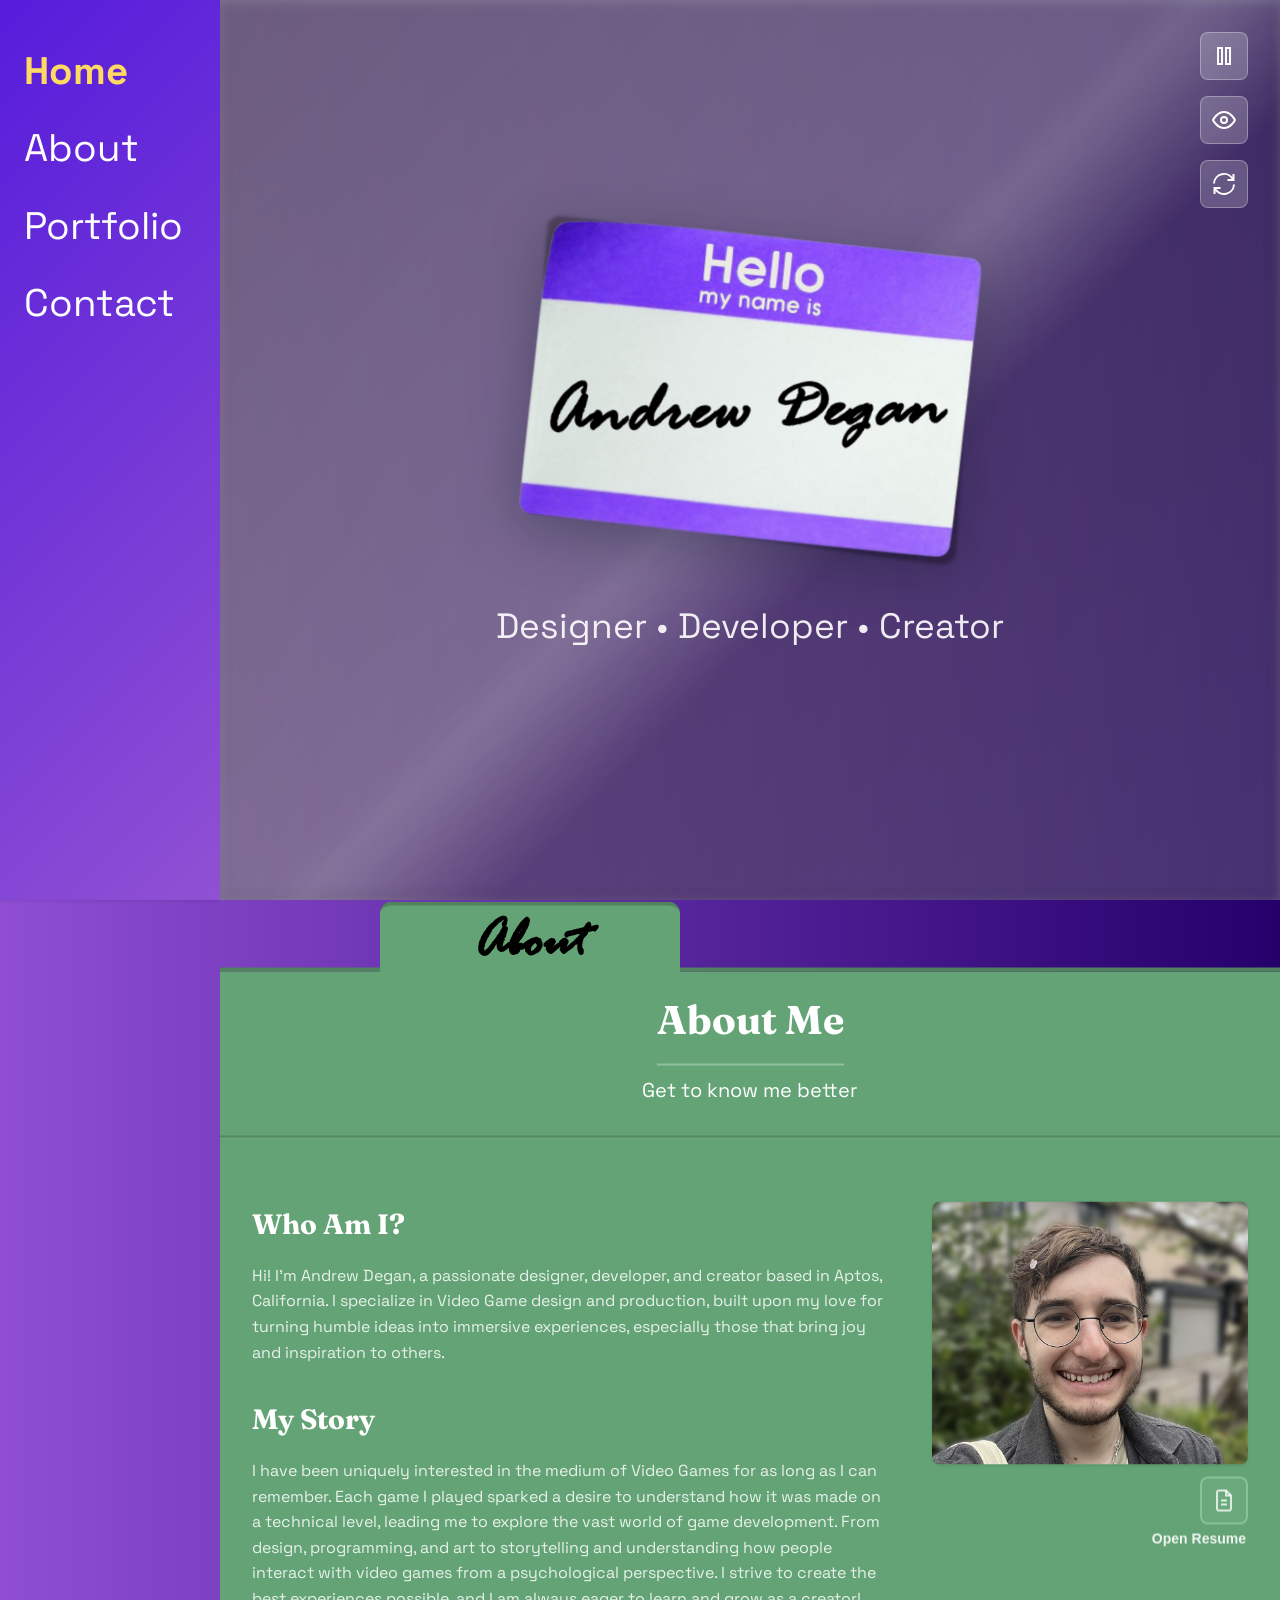
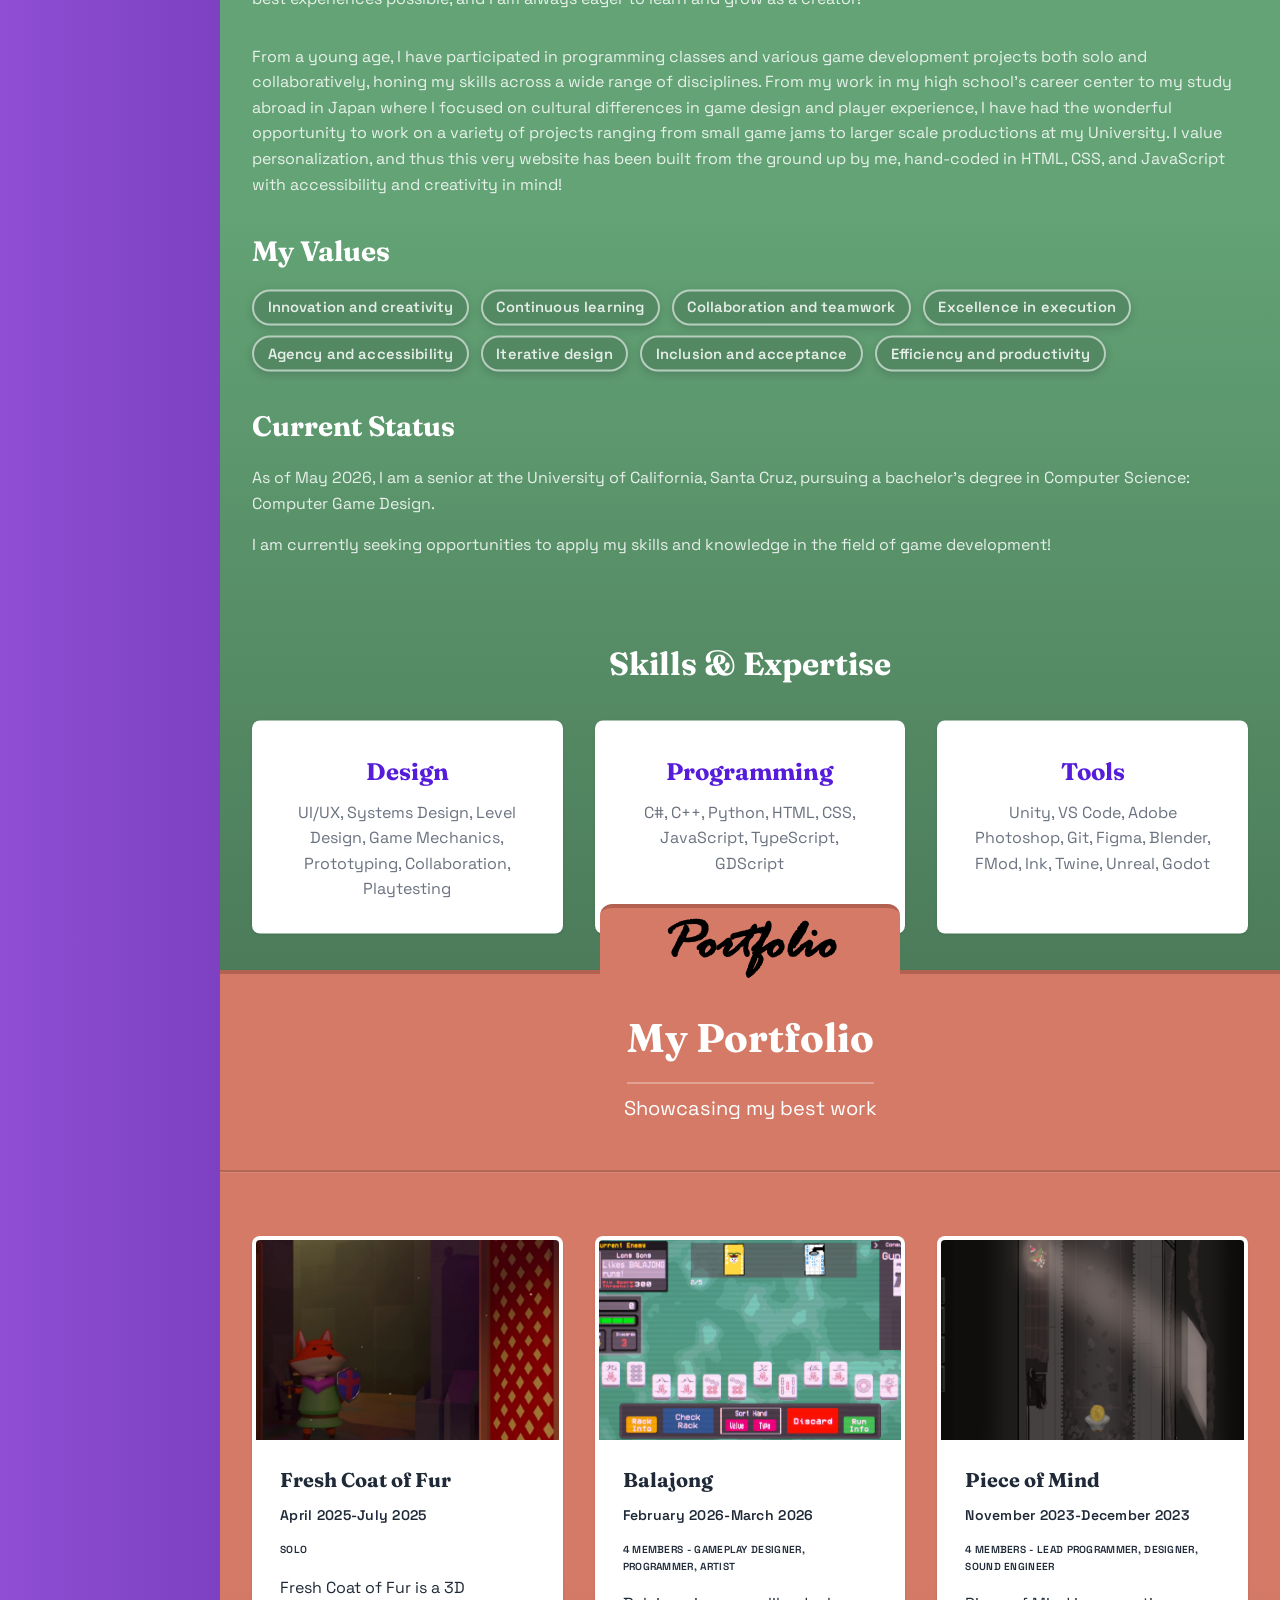
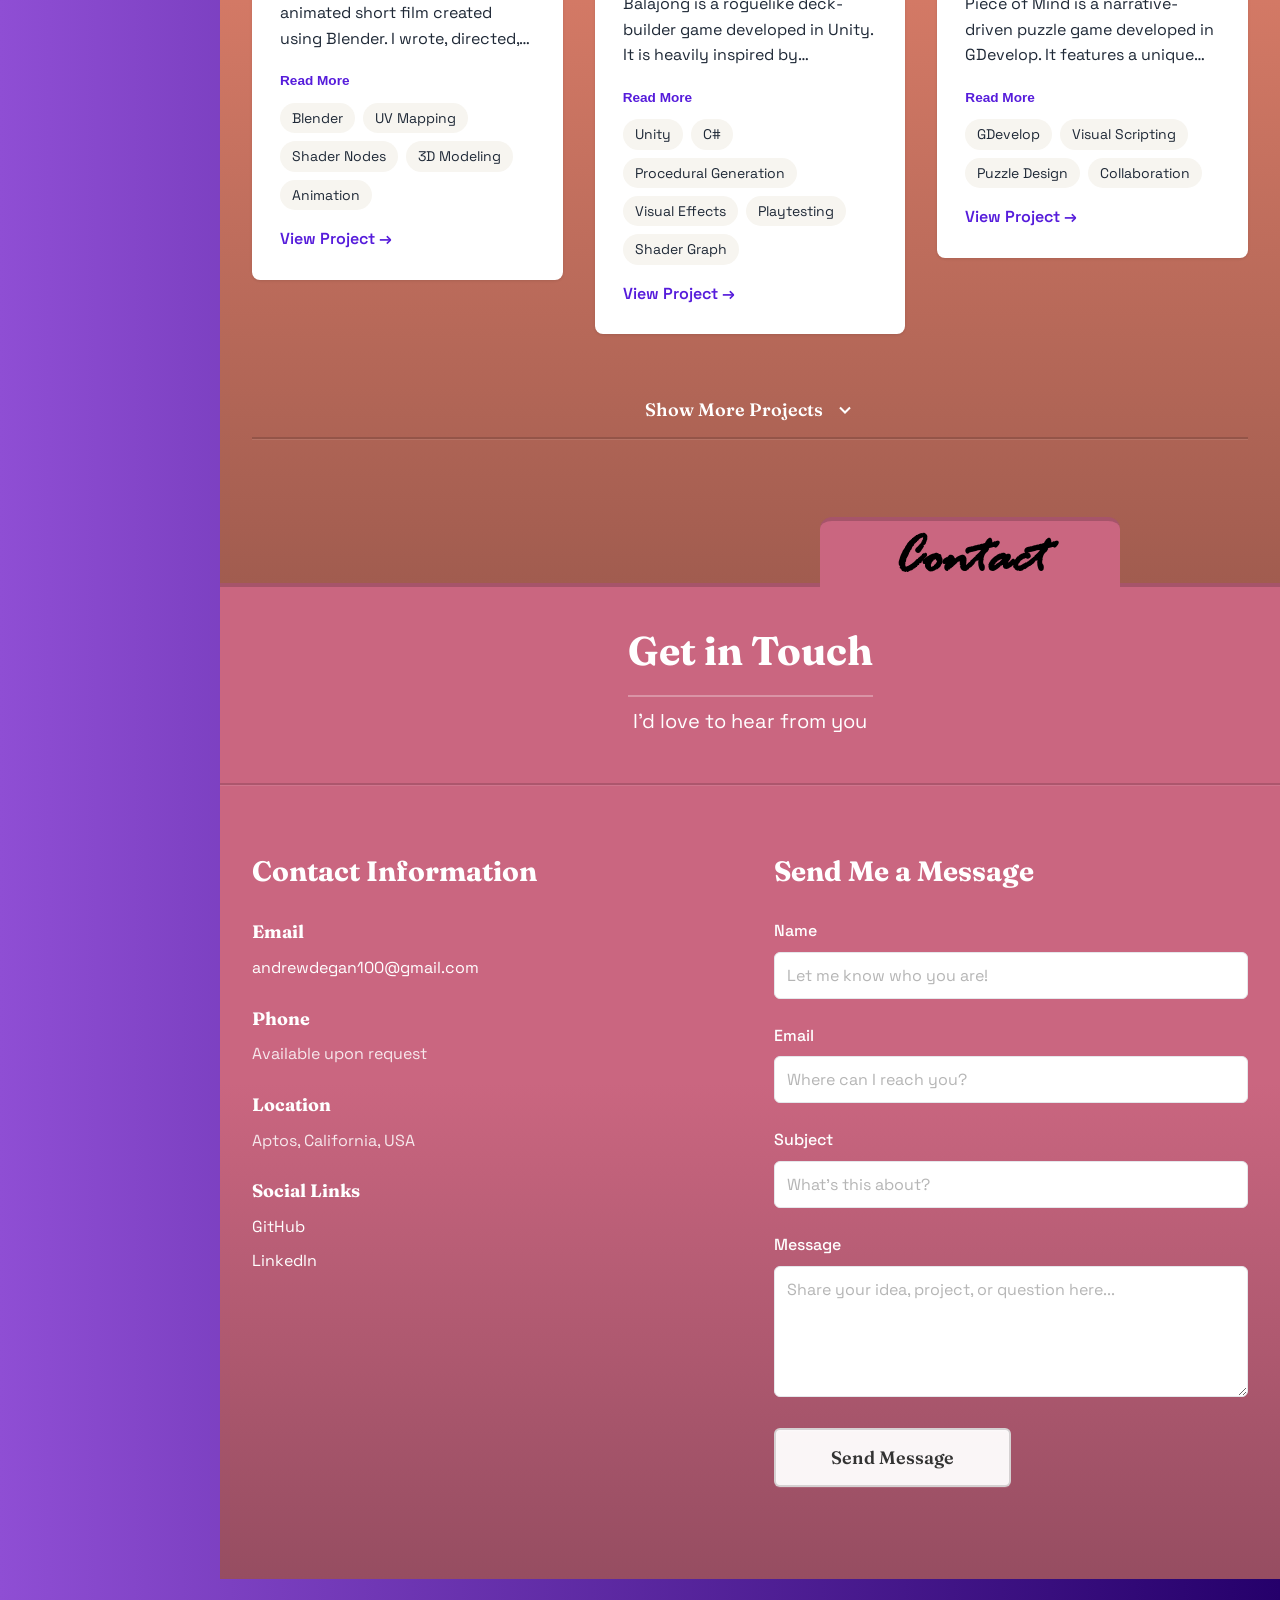
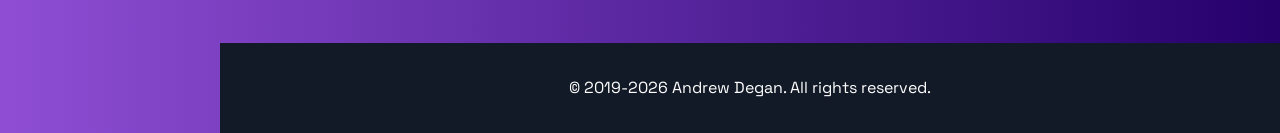
==== index.html @ d2493e4c "Fixed caching issue to link local with live site" ====
<!DOCTYPE html>
<html lang="en">
<head>
    <meta charset="UTF-8">
    <meta name="viewport" content="width=device-width, initial-scale=1.0">
    <title>Home - Andrew Degan</title>
    <link rel="icon" type="image/png" href="resources/images/favicon.png">
    <link rel="stylesheet" href="styles.css?v=20260511a">
</head>
<body>
    <a class="skip-link" href="#mainContent">Skip to main content</a>
    <div class="page">
        <nav class="side-nav" aria-label="Primary">
            <div class="nav-container">
                <ul class="nav-links">
                    <li><a href="#home" class="active">Home</a></li>
                    <li><a href="#about">About</a></li>
                    <li><a href="#portfolio">Portfolio</a></li>
                    <li><a href="#contact">Contact</a></li>
                </ul>
            </div>
        </nav>

        <div class="top-name-bar" id="topNameBar">
            <div class="top-name-bar-left" id="topBarResumeMount"></div>
            <span>・　Andrew Degan　・</span>
            <a href="#home" class="scroll-to-top" aria-label="Scroll to top">
                <svg width="20" height="20" viewBox="0 0 24 24" fill="none" stroke="currentColor" stroke-width="2.5">
                    <polyline points="18 15 12 9 6 15"></polyline>
                </svg>
            </a>
        </div>

        <main class="content" id="mainContent" tabindex="-1">
            <section id="home" class="hero">
                <div class="hero-media" aria-hidden="true">
                    <video class="hero-clip active" src="resources/videos/clip-01.mp4" muted playsinline preload="metadata"></video>
                    <video class="hero-clip" src="resources/videos/clip-02.mp4" muted playsinline preload="metadata"></video>
                    <video class="hero-clip" src="resources/videos/clip-03.mp4" muted playsinline preload="metadata"></video>
                    <video class="hero-clip" src="resources/videos/clip-04.mp4" muted playsinline preload="metadata"></video>
                    <video class="hero-clip" src="resources/videos/clip-05.mp4" muted playsinline preload="metadata"></video>
                    <video class="hero-clip" src="resources/videos/clip-06.mp4" muted playsinline preload="metadata"></video>
                </div>
                <div class="hero-overlay" aria-hidden="true"></div>
                <button class="video-pause-btn" id="videoPauseBtn" type="button" aria-label="Pause video" aria-pressed="false">
                    <svg width="24" height="24" viewBox="0 0 24 24" fill="none" stroke="currentColor" stroke-width="2">
                        <rect x="6" y="4" width="4" height="16"></rect>
                        <rect x="14" y="4" width="4" height="16"></rect>
                    </svg>
                </button>
                <button class="video-pause-btn" id="toggleContentBtn" type="button" aria-label="Hide hero text" aria-pressed="false">
                    <svg width="24" height="24" viewBox="0 0 24 24" fill="none" stroke="currentColor" stroke-width="2">
                        <path d="M1 12s4-8 11-8 11 8 11 8-4 8-11 8-11-8-11-8z"></path>
                        <circle cx="12" cy="12" r="3"></circle>
                    </svg>
                </button>
                <button class="video-pause-btn" id="videoRestartBtn" type="button" aria-label="Restart video playlist">
                    <svg width="24" height="24" viewBox="0 0 24 24" fill="none" stroke="currentColor" stroke-width="2">
                        <path d="M21.5 2v6h-6M2.5 22v-6h6M2 11.5a10 10 0 0 1 18.8-4.3M22 12.5a10 10 0 0 1-18.8 4.2"></path>
                    </svg>
                </button>
                <div class="hero-content">
                    <img class="name-tag-image" src="resources/images/nametag.png" alt="Hello, my name is Andrew Degan">
                    <p class="tagline">Designer • Developer • Creator</p>
                </div>
            </section>

            <section class="intro">
                <div class="container">
                    <h2>Hello, I'm Andrew Degan</h2>
                    <p>I am a passionate designer, developer, and creator.</p>
                </div>
            </section>

            <section id="about" class="section-block">
                <div class="page-header">
                    <div class="container">
                        <h1>About Me</h1>
                        <p class="subtitle">Get to know me better</p>
                    </div>
                </div>

                <div class="about-content">
                    <div class="container">
                        <div class="about-grid">
                            <div class="about-text">
                                <h2>Who Am I?</h2>
                                <p>Hi! I'm Andrew Degan, a passionate designer, developer, and creator based in Aptos, California.
                                    I specialize in Video Game design and production, built upon my love for turning humble ideas 
                                    into immersive experiences, especially those that bring joy and inspiration to others.
                                </p>

                                <h2>My Story</h2>
                                <p>I have been uniquely interested in the medium of Video Games for as long as I can remember. 
                                    Each game I played sparked a desire to understand how it was made on a technical level,
                                    leading me to explore the vast world of game development. From design, programming, and art
                                    to storytelling and understanding how people interact with video games from a psychological perspective.
                                    I strive to create the best experiences possible, and I am always eager to learn and grow as a creator!
                                </p>
                            </div>
                            <div class="about-image">
                                <div class="about-slideshow">
                                    <img src="resources/images/about-01.png" alt="Andrew Degan photo 1" class="about-slide active">
                                    <img src="resources/images/about-02.png" alt="Andrew Degan photo 2" class="about-slide">
                                    <img src="resources/images/about-03.png" alt="Andrew Degan photo 3" class="about-slide">
                                    <img src="resources/images/about-04.png" alt="Andrew Degan photo 4" class="about-slide">
                                </div>
                                <button class="open-resume-btn" id="openResumeBtn" type="button" title="Open Resume in new tab" aria-label="Open resume in new tab">
                                    <svg width="24" height="24" viewBox="0 0 24 24" fill="none" stroke="currentColor" stroke-width="2">
                                        <path d="M14 2H7a2 2 0 0 0-2 2v16a2 2 0 0 0 2 2h10a2 2 0 0 0 2-2V7z"></path>
                                        <polyline points="14 2 14 7 19 7"></polyline>
                                        <line x1="9" y1="12" x2="15" y2="12"></line>
                                        <line x1="9" y1="16" x2="15" y2="16"></line>
                                    </svg>
                                </button>
                            </div>
                            <p class="about-wide-paragraph">From a young age, I have participated in programming classes and various game development projects both solo
                                and collaboratively, honing my skills across a wide range of disciplines. From my work in my high school's
                                career center to my study abroad in Japan where I focused on cultural differences in game design and player
                                experience, I have had the wonderful opportunity to work on a variety of projects ranging from small game jams to 
                                larger scale productions at my University. I value personalization, and thus this very website has been 
                                built from the ground up by me, hand-coded in HTML, CSS, and JavaScript with accessibility and 
                                creativity in mind!
                            </p>
                            <div class="about-text about-text-lower">
                                <h2>My Values</h2>
                                <ul>
                                    <li>Innovation and creativity</li>
                                    <li>Continuous learning</li>
                                    <li>Collaboration and teamwork</li>
                                    <li>Excellence in execution</li>
                                    <li>Agency and accessibility</li>
                                    <li>Iterative design</li>
                                    <li>Inclusion and acceptance</li>
                                    <li>Efficiency and productivity</li>
                                </ul>

                                <h2>Current Status</h2>
                                <p>As of May 2026, I am a senior at the University of California, Santa Cruz, pursuing a bachelor's
                                    degree in Computer Science: Computer Game Design. </p>
                                <p>I am currently seeking opportunities to apply my skills and knowledge in the field of game development!</p>
                            </div>
                        </div>
                    </div>
                </div>

                <div class="skills">
                    <div class="container">
                        <h2>Skills & Expertise</h2>
                        <div class="skills-grid">
                            <div class="skill-card">
                                <h3>Design</h3>
                                <p>UI/UX, Systems Design, Level Design, Game Mechanics, Prototyping, Collaboration, Playtesting</p>
                            </div>
                            <div class="skill-card">
                                <h3>Programming</h3>
                                <p>C#, C++, Python, HTML, CSS, JavaScript, TypeScript, GDScript</p>
                            </div>
                            <div class="skill-card">
                                <h3>Tools</h3>
                                <p>Unity, VS Code, Adobe Photoshop, Git, Figma, Blender, FMod, Ink, Twine, Unreal, Godot</p>
                            </div>
                        </div>
                    </div>
                </div>
            </section>

            <section id="portfolio" class="section-block">
                <div class="page-header">
                    <div class="container">
                        <h1>My Portfolio</h1>
                        <p class="subtitle">Showcasing my best work</p>
                    </div>
                </div>

                <div class="portfolio-content">
                    <div class="container">
                        <div class="portfolio-grid">
                            <div class="more-projects-container">
                                <button class="toggle-projects-btn" id="toggleProjectsBtn" type="button" aria-expanded="false" aria-controls="additionalProjects">
                                    <span class="btn-text">Show More Projects</span>
                                    <svg width="20" height="20" viewBox="0 0 24 24" fill="none" stroke="currentColor" stroke-width="2.5" class="chevron">
                                        <polyline points="6 9 12 15 18 9"></polyline>
                                    </svg>
                                </button>

                                <div class="additional-projects" id="additionalProjects"></div>
                            </div>
                        </div>
                    </div>
                </div>
            </section>

            <section id="contact" class="section-block">
                <div class="page-header">
                    <div class="container">
                        <h1>Get in Touch</h1>
                        <p class="subtitle">I'd love to hear from you</p>
                    </div>
                </div>

                <div class="contact-content">
                    <div class="container">
                        <div class="contact-grid">
                            <div class="contact-info">
                                <h2>Contact Information</h2>
                                <div class="contact-item">
                                    <h3>Email</h3>
                                    <p><a href="mailto:andrewdegan100@gmail.com">andrewdegan100@gmail.com</a></p>
                                </div>
                                <div class="contact-item">
                                    <h3>Phone</h3>
                                    <p>Available upon request</p>
                                </div>
                                <div class="contact-item">
                                    <h3>Location</h3>
                                    <p>Aptos, California, USA</p>
                                </div>
                                <div class="contact-item">
                                    <h3>Social Links</h3>
                                    <div class="social-links">
                                        <a href="https://github.com/adegan1" target="_blank" rel="noopener noreferrer" aria-label="Open GitHub profile in a new tab">GitHub</a>
                                        <a href="https://www.linkedin.com/in/andrew-degan-25774b3a4/?skipRedirect=true" target="_blank" rel="noopener noreferrer" aria-label="Open LinkedIn profile in a new tab">LinkedIn</a>
                                    </div>
                                </div>
                            </div>

                            <div class="contact-form">
                                <h2>Send Me a Message</h2>
                                <form id="contactForm" aria-label="Contact form" method="post" action="javascript:void(0);">
                                    <input type="text" name="_honey" tabindex="-1" autocomplete="off" style="position:absolute;left:-9999px;opacity:0;pointer-events:none;" aria-hidden="true">
                                    <div class="form-group">
                                        <label for="name">Name</label>
                                        <input type="text" id="name" name="name" autocomplete="name" placeholder="Let me know who you are!" required>
                                    </div>
                                    <div class="form-group">
                                        <label for="email">Email</label>
                                        <input type="email" id="email" name="email" autocomplete="email" placeholder="Where can I reach you?" required>
                                    </div>
                                    <div class="form-group">
                                        <label for="subject">Subject</label>
                                        <input type="text" id="subject" name="subject" autocomplete="on" placeholder="What's this about?" required>
                                    </div>
                                    <div class="form-group">
                                        <label for="message">Message</label>
                                        <textarea id="message" name="message" rows="5" placeholder="Share your idea, project, or question here..." required></textarea>
                                    </div>
                                    <button type="submit" class="btn btn-primary">Send Message</button>
                                    <p id="contactFormStatus" class="form-status" role="status" aria-live="polite"></p>
                                </form>
                            </div>
                        </div>
                    </div>
                </div>
            </section>

            <footer>
                <p>&copy; 2019-2026 Andrew Degan. All rights reserved.</p>
            </footer>
        </main>
    </div>

    <div class="video-modal" id="projectVideoModal" aria-hidden="true">
        <div class="video-modal-overlay" id="videoModalOverlay"></div>
        <div class="video-modal-dialog" role="dialog" aria-modal="true" aria-labelledby="projectVideoTitle">
            <button class="video-modal-close" id="closeProjectVideoBtn" type="button" aria-label="Close video player">
                ×
            </button>
            <h2 class="video-modal-title" id="projectVideoTitle">Fresh Coat of Fur</h2>
            <div class="video-player-shell">
                <video id="projectVideoPlayer" controls preload="metadata" playsinline>
                    <source id="projectVideoSource" src="" type="video/mp4">
                    Your browser does not support the video tag.
                </video>
            </div>
        </div>
    </div>

    <div class="project-details-modal" id="projectDetailsModal" aria-hidden="true">
        <div class="project-details-overlay" id="projectDetailsOverlay"></div>
        <div class="project-details-dialog" role="dialog" aria-modal="true" aria-labelledby="projectDetailsTitle">
            <button class="project-details-close" id="closeProjectDetailsBtn" type="button" aria-label="Close project details">
                ×
            </button>
            <h2 class="project-details-title" id="projectDetailsTitle">Project Details</h2>
            <div class="project-details-content" id="projectDetailsContent"></div>
        </div>
    </div>

    <script src="project-content.js?v=20260511a"></script>
    <script>
        // Active section highlighting
        const navLinks = document.querySelectorAll('.nav-links a');
        const sections = document.querySelectorAll('section[id]');

        function updateActiveNav() {
            const scrollY = window.scrollY;
            let current = null;

            sections.forEach(section => {
                const top = section.offsetTop - 120;
                const bottom = top + section.offsetHeight;
                if (scrollY >= top && scrollY < bottom) {
                    current = section.id;
                }
            });

            navLinks.forEach(link => {
                const href = link.getAttribute('href');
                if (current && href === `#${current}`) {
                    link.classList.add('active');
                } else {
                    link.classList.remove('active');
                }
            });
        }

        window.addEventListener('scroll', updateActiveNav, { passive: true });
        updateActiveNav();

        // Custom nav scroll offsets for fixed top bar
        const navScrollOffsets = {
            home: 0,
            about: 110,
            portfolio: 95,
            contact: 95
        };

        const prefersReducedMotion = window.matchMedia('(prefers-reduced-motion: reduce)').matches;

        navLinks.forEach(link => {
            link.addEventListener('click', (event) => {
                const targetHash = link.getAttribute('href');
                if (!targetHash || !targetHash.startsWith('#')) {
                    return;
                }

                const targetSection = document.querySelector(targetHash);
                if (!targetSection) {
                    return;
                }

                event.preventDefault();

                const targetId = targetHash.slice(1);
                const offset = navScrollOffsets[targetId] ?? 90;
                const targetTop = Math.max(0, targetSection.offsetTop - offset);

                window.scrollTo({
                    top: targetTop,
                    behavior: prefersReducedMotion ? 'auto' : 'smooth'
                });

                history.replaceState(null, '', targetHash);
            });
        });

        const topNameBar = document.getElementById('topNameBar');
        const aboutSection = document.getElementById('about');
        const heroSection = document.getElementById('home');

        const topBarObserver = new IntersectionObserver((entries) => {
            entries.forEach(entry => {
                if (entry.isIntersecting) {
                    topNameBar.classList.remove('is-visible');
                    aboutSection.classList.remove('visible');
                } else {
                    topNameBar.classList.add('is-visible');
                    aboutSection.classList.add('visible');
                }
            });
        }, { threshold: 0, rootMargin: '-900px 0px 0px 0px' });

        topBarObserver.observe(heroSection);

        // Hero video playlist
        const heroVideos = document.querySelectorAll('.hero-clip');
        const pauseBtn = document.getElementById('videoPauseBtn');
        let currentVideo = 0;
        let videosPaused = false;
        let heroPlaybackRetryId = null;

        function primeNextHeroVideo(fromIndex = currentVideo) {
            const nextIndex = (fromIndex + 1) % heroVideos.length;
            const nextClip = heroVideos[nextIndex];
            if (!nextClip || nextClip.readyState >= HTMLMediaElement.HAVE_CURRENT_DATA) {
                return;
            }

            nextClip.load();
        }

        function setActiveHeroVideo(index, resetTime = false) {
            const target = heroVideos[index];
            if (!target) {
                return;
            }

            heroVideos.forEach(video => video.classList.remove('active'));
            target.classList.add('active');
            currentVideo = index;
            if (resetTime) {
                target.currentTime = 0;
            }
        }

        function playCurrentVideo() {
            const activeVideo = heroVideos[currentVideo];
            if (!activeVideo) {
                return;
            }

            if (videosPaused) {
                return;
            }

            const tryPlay = () => {
                if (videosPaused || activeVideo !== heroVideos[currentVideo]) {
                    return;
                }

                activeVideo.play().catch(() => {
                    if (videosPaused) {
                        return;
                    }

                    // If this clip URL/format is invalid, skip to the next clip instead of stalling.
                    if (activeVideo.error && activeVideo.error.code === MediaError.MEDIA_ERR_SRC_NOT_SUPPORTED) {
                        playNextHeroVideo();
                        return;
                    }

                    window.clearTimeout(heroPlaybackRetryId);
                    heroPlaybackRetryId = window.setTimeout(() => {
                        if (!videosPaused && activeVideo === heroVideos[currentVideo] && activeVideo.paused) {
                            playCurrentVideo();
                        }
                    }, 250);
                });
            };

            if (activeVideo.readyState < HTMLMediaElement.HAVE_CURRENT_DATA) {
                activeVideo.load();
                activeVideo.addEventListener('canplay', tryPlay, { once: true });
                activeVideo.addEventListener('loadeddata', tryPlay, { once: true });
                return;
            }

            tryPlay();
        }

        function startHeroVideoPlayback() {
            window.clearTimeout(heroPlaybackRetryId);
            if (!videosPaused) {
                playCurrentVideo();
                primeNextHeroVideo();
            }
        }

        function playNextHeroVideo() {
            if (videosPaused) {
                return;
            }

            const nextIndex = (currentVideo + 1) % heroVideos.length;
            setActiveHeroVideo(nextIndex, true);
            startHeroVideoPlayback();
        }

        window.addEventListener('load', startHeroVideoPlayback);
        window.addEventListener('pageshow', startHeroVideoPlayback);

        // Page Visibility API to handle tab switching
        document.addEventListener('visibilitychange', () => {
            if (document.hidden) {
                // Tab is hidden - browser will handle pausing
            } else {
                // Tab is visible again - resume if not manually paused
                startHeroVideoPlayback();
            }
        });

        // Pause button functionality
        pauseBtn.addEventListener('click', () => {
            videosPaused = !videosPaused;
            pauseBtn.setAttribute('aria-pressed', String(videosPaused));
            pauseBtn.setAttribute('aria-label', videosPaused ? 'Play video' : 'Pause video');
            
            if (videosPaused) {
                heroVideos.forEach(video => video.pause());
            } else {
                startHeroVideoPlayback();
            }
            
            // Update button icon
            updatePauseButtonIcon();
        });

        function updatePauseButtonIcon() {
            if (videosPaused) {
                // Show play icon
                pauseBtn.innerHTML = `<svg width="24" height="24" viewBox="0 0 24 24" fill="currentColor" stroke="none">
                    <polygon points="5 3 19 12 5 21 5 3"></polygon>
                </svg>`;
            } else {
                // Show pause icon
                pauseBtn.innerHTML = `<svg width="24" height="24" viewBox="0 0 24 24" fill="none" stroke="currentColor" stroke-width="2">
                    <rect x="6" y="4" width="4" height="16"></rect>
                    <rect x="14" y="4" width="4" height="16"></rect>
                </svg>`;
            }
        }

        // Restart video playlist button
        const restartBtn = document.getElementById('videoRestartBtn');
        restartBtn.addEventListener('click', () => {
            // Stop all videos
            heroVideos.forEach(video => {
                video.pause();
                video.currentTime = 0;
            });

            if (videosPaused) {
                videosPaused = false;
                updatePauseButtonIcon();
            }
            
            // Reset to first video
            setActiveHeroVideo(0, true);
            startHeroVideoPlayback();
        });

        heroVideos.forEach((video, index) => {
            video.addEventListener('playing', () => {
                if (index === currentVideo) {
                    primeNextHeroVideo(currentVideo);
                }
            });

            video.addEventListener('ended', () => {
                if (index === currentVideo && !videosPaused) {
                    playNextHeroVideo();
                }
            });

            video.addEventListener('error', () => {
                if (index === currentVideo && !videosPaused) {
                    playNextHeroVideo();
                }
            });

            // Fallback: advance near end of clip in case 'ended' doesn't fire
            video.addEventListener('timeupdate', () => {
                if (index !== currentVideo || videosPaused) return;
                const dur = video.duration;
                if (dur && isFinite(dur) && video.currentTime >= dur - 0.25) {
                    playNextHeroVideo();
                }
            });
        });

        // About image slideshow
        const slides = document.querySelectorAll('.about-slide');
        let currentSlide = 0;

        function nextSlide() {
            slides[currentSlide].classList.remove('active');
            currentSlide = (currentSlide + 1) % slides.length;
            slides[currentSlide].classList.add('active');
        }

        if (!prefersReducedMotion) {
            setInterval(nextSlide, 10000);
        }

        // Open resume button
        const openResumeBtn = document.getElementById('openResumeBtn');
        const topBarResumeMount = document.getElementById('topBarResumeMount');
        const originalResumeBtnParent = openResumeBtn ? openResumeBtn.parentElement : null;
        const originalResumeBtnNextSibling = openResumeBtn ? openResumeBtn.nextElementSibling : null;
        const mobileTopBarQuery = window.matchMedia('(max-width: 900px)');

        openResumeBtn.addEventListener('click', () => {
            window.open('resources/resume.pdf', '_blank');
        });

        function syncResumeButtonPositionForViewport() {
            if (!openResumeBtn || !topBarResumeMount || !originalResumeBtnParent) {
                return;
            }

            if (mobileTopBarQuery.matches) {
                if (!topBarResumeMount.contains(openResumeBtn)) {
                    topBarResumeMount.appendChild(openResumeBtn);
                }
                openResumeBtn.classList.add('is-in-mobile-topbar');
                return;
            }

            if (topBarResumeMount.contains(openResumeBtn)) {
                if (originalResumeBtnNextSibling && originalResumeBtnNextSibling.parentElement === originalResumeBtnParent) {
                    originalResumeBtnParent.insertBefore(openResumeBtn, originalResumeBtnNextSibling);
                } else {
                    originalResumeBtnParent.appendChild(openResumeBtn);
                }
            }
            openResumeBtn.classList.remove('is-in-mobile-topbar');
        }

        if (typeof mobileTopBarQuery.addEventListener === 'function') {
            mobileTopBarQuery.addEventListener('change', syncResumeButtonPositionForViewport);
        } else if (typeof mobileTopBarQuery.addListener === 'function') {
            mobileTopBarQuery.addListener(syncResumeButtonPositionForViewport);
        }

        syncResumeButtonPositionForViewport();

        // Contact form email sending (FormSubmit AJAX)
        const contactForm = document.getElementById('contactForm');
        const contactFormStatus = document.getElementById('contactFormStatus');

        if (contactForm && contactFormStatus) {
            const submitButton = contactForm.querySelector('button[type="submit"]');
            const submitDefaultText = submitButton ? submitButton.textContent : 'Send Message';
            const recipientEmail = 'andrewdegan100@gmail.com';
            const endpoint = `https://formsubmit.co/ajax/${recipientEmail}`;

            function setContactStatus(text, type) {
                contactFormStatus.textContent = text;
                contactFormStatus.classList.remove('is-success', 'is-error');
                if (type === 'success') {
                    contactFormStatus.classList.add('is-success');
                }
                if (type === 'error') {
                    contactFormStatus.classList.add('is-error');
                }
            }

            contactForm.addEventListener('submit', async (event) => {
                event.preventDefault();
                event.stopPropagation();

                const formData = new FormData(contactForm);
                const name = String(formData.get('name') || '').trim();
                const email = String(formData.get('email') || '').trim();
                const subject = String(formData.get('subject') || '').trim();
                const message = String(formData.get('message') || '').trim();
                const honey = String(formData.get('_honey') || '').trim();

                if (!name || !email || !subject || !message) {
                    setContactStatus('Please complete all fields before sending.', 'error');
                    return;
                }

                if (honey) {
                    setContactStatus('Unable to send right now. Please try again.', 'error');
                    return;
                }

                if (submitButton) {
                    submitButton.disabled = true;
                    submitButton.textContent = 'Sending...';
                }
                setContactStatus('Sending your message...', '');

                try {
                    const response = await fetch(endpoint, {
                        method: 'POST',
                        headers: {
                            'Content-Type': 'application/json',
                            Accept: 'application/json'
                        },
                        body: JSON.stringify({
                            _subject: `Portfolio message: ${subject}`,
                            name,
                            email,
                            subject,
                            message
                        })
                    });

                    const result = await response.json().catch(() => ({}));
                    if (!response.ok || result.success === false) {
                        throw new Error(result.message || 'Send failed');
                    }

                    contactForm.reset();
                    setContactStatus('Message sent successfully. Thanks for reaching out!', 'success');
                } catch (error) {
                    setContactStatus('Sorry, your message could not be sent. Please email me directly for now.', 'error');
                } finally {
                    if (submitButton) {
                        submitButton.disabled = false;
                        submitButton.textContent = submitDefaultText;
                    }
                }
            });
        }

        // Render portfolio cards from dedicated content file
        const projectContent = Array.isArray(window.projectContent) ? window.projectContent : [];
        const projectContentById = new Map(projectContent.map(project => [String(project.id), project]));
        const featuredProjectCount = 3;

        function buildProjectCard(project) {
            const card = document.createElement('div');
            card.className = 'project-card';
            if (project.id) {
                card.dataset.projectId = String(project.id);
            }

            const imageWrapper = document.createElement('div');
            imageWrapper.className = 'project-image';

            const imageSources = Array.isArray(project.images) && project.images.length
                ? project.images
                : ['resources/images/project-1-img-1.png'];

            imageSources.forEach((source, index) => {
                const image = document.createElement('img');
                image.src = source;
                image.alt = `${project.name || 'Project'} preview ${index + 1}`;
                image.className = index === 0 ? 'project-img active' : 'project-img';
                imageWrapper.appendChild(image);
            });

            const info = document.createElement('div');
            info.className = 'project-info';

            const title = document.createElement('h3');
            title.textContent = project.name || 'Untitled Project';

            const dates = document.createElement('p');
            dates.className = 'project-dates';
            dates.textContent = project.dates || 'Start - End';

            const members = document.createElement('p');
            members.className = 'project-members';
            members.textContent = project.members || 'Solo';

            const description = document.createElement('p');
            const descriptionText = (project.description || '').trim();
            description.className = 'project-description';
            description.textContent = descriptionText;

            const descriptionToggle = document.createElement('button');
            descriptionToggle.type = 'button';
            descriptionToggle.className = 'project-description-toggle';
            descriptionToggle.textContent = 'Read More';
            descriptionToggle.hidden = true;

            if (descriptionText.length > 180) {
                description.classList.add('is-collapsed');
                descriptionToggle.hidden = false;
                descriptionToggle.setAttribute('aria-expanded', 'false');
                descriptionToggle.addEventListener('click', () => {
                    const isCollapsed = description.classList.toggle('is-collapsed');
                    descriptionToggle.setAttribute('aria-expanded', String(!isCollapsed));
                    descriptionToggle.textContent = isCollapsed ? 'Read more' : 'Show less';
                });
            }

            const tags = document.createElement('div');
            tags.className = 'project-tags';
            if (Array.isArray(project.skills)) {
                project.skills.forEach(skill => {
                    const tag = document.createElement('span');
                    tag.className = 'tag';
                    tag.textContent = skill;
                    tags.appendChild(tag);
                });
            }

            const link = document.createElement('a');
            link.className = 'project-link';
            link.textContent = 'View Project →';
            link.href = project.projectUrl || '#';
            link.target = '_blank';
            link.rel = 'noopener noreferrer';

            const hasGalleryModal = Array.isArray(project.galleryImages) && project.galleryImages.length > 0;
            const hasLinksModal = Array.isArray(project.projectLinks) && project.projectLinks.length > 0;

            if (project.videoSrc) {
                link.dataset.projectId = String(project.id || '');
                link.dataset.videoSrc = project.videoSrc;
                link.dataset.videoTitle = project.videoTitle || project.name || 'Project Video';
                link.setAttribute('aria-haspopup', 'dialog');
                link.setAttribute('aria-controls', 'projectVideoModal');
                link.removeAttribute('target');
                link.removeAttribute('rel');
            } else if (hasGalleryModal || hasLinksModal) {
                link.dataset.projectId = String(project.id || '');
                link.dataset.projectModalType = hasGalleryModal ? 'gallery' : 'links';
                link.href = '#';
                link.setAttribute('aria-haspopup', 'dialog');
                link.setAttribute('aria-controls', 'projectDetailsModal');
                link.removeAttribute('target');
                link.removeAttribute('rel');
            }

            info.appendChild(title);
            info.appendChild(dates);
            info.appendChild(members);
            info.appendChild(description);
            info.appendChild(descriptionToggle);
            info.appendChild(tags);
            info.appendChild(link);

            card.appendChild(imageWrapper);
            card.appendChild(info);

            return card;
        }

        function renderProjectCards() {
            const portfolioGrid = document.querySelector('.portfolio-grid');
            const moreProjectsContainer = document.querySelector('.more-projects-container');
            const additionalProjects = document.getElementById('additionalProjects');
            const toggleBtn = document.getElementById('toggleProjectsBtn');

            if (!portfolioGrid || !moreProjectsContainer || !additionalProjects || !toggleBtn) {
                return;
            }

            portfolioGrid.querySelectorAll('.project-card').forEach(card => card.remove());
            additionalProjects.innerHTML = '';

            const featuredProjects = projectContent.slice(0, featuredProjectCount);
            const remainingProjects = projectContent.slice(featuredProjectCount);

            featuredProjects.forEach(project => {
                const card = buildProjectCard(project);
                portfolioGrid.insertBefore(card, moreProjectsContainer);
            });

            remainingProjects.forEach(project => {
                const card = buildProjectCard(project);
                additionalProjects.appendChild(card);
            });

            const hasAdditionalProjects = remainingProjects.length > 0;
            moreProjectsContainer.hidden = !hasAdditionalProjects;
            if (!hasAdditionalProjects) {
                additionalProjects.classList.remove('expanded');
                toggleBtn.classList.remove('expanded');
                toggleBtn.setAttribute('aria-expanded', 'false');
            }
        }

        renderProjectCards();

        // ProjectVideo modal
        const projectVideoModal = document.getElementById('projectVideoModal');
        const projectVideoPlayer = document.getElementById('projectVideoPlayer');
        const projectVideoTitle = document.getElementById('projectVideoTitle');
        const closeProjectVideoBtn = document.getElementById('closeProjectVideoBtn');
        const videoModalOverlay = document.getElementById('videoModalOverlay');
        const projectDetailsModal = document.getElementById('projectDetailsModal');
        const projectDetailsTitle = document.getElementById('projectDetailsTitle');
        const projectDetailsContent = document.getElementById('projectDetailsContent');
        const closeProjectDetailsBtn = document.getElementById('closeProjectDetailsBtn');
        const projectDetailsOverlay = document.getElementById('projectDetailsOverlay');
        const projectVideoDebugStatus = document.getElementById('projectVideoDebugStatus');
        let lastFocusedElement = null;
        let projectVideoCandidates = [];
        let projectVideoCandidateIndex = -1;
        const projectVideoDebug = false;

        function debugProjectVideo(message, details) {
            const statusText = typeof details === 'undefined'
                ? message
                : `${message} ${JSON.stringify(details)}`;

            if (!projectVideoDebug) {
                return;
            }

            if (typeof details === 'undefined') {
                console.log(`[ProjectVideo] ${message}`);
            } else {
                console.log(`[ProjectVideo] ${message}`, details);
            }

            if (projectVideoDebugStatus) {
                projectVideoDebugStatus.textContent = statusText;
            }
        }

        function setModalState(modal, isOpen) {
            modal.classList.toggle('is-open', isOpen);
            modal.setAttribute('aria-hidden', String(!isOpen));
            document.body.classList.toggle('modal-open', isOpen);
        }

        function normalizeGalleryItem(item, index, projectName) {
            if (typeof item === 'string') {
                return {
                    src: item,
                    alt: `${projectName} gallery image ${index + 1}`,
                    caption: ''
                };
            }

            return {
                src: item?.src || '',
                alt: item?.alt || `${projectName} gallery image ${index + 1}`,
                caption: item?.caption || ''
            };
        }

        function normalizeProjectLink(item, index) {
            if (typeof item === 'string') {
                return {
                    label: `Part ${index + 1}`,
                    url: item,
                    description: ''
                };
            }

            return {
                label: item?.label || `Part ${index + 1}`,
                url: item?.url || '',
                description: item?.description || ''
            };
        }

        function inferVideoMimeType(src) {
            const lower = String(src || '').toLowerCase();
            if (lower.endsWith('.webm')) {
                return 'video/webm';
            }
            if (lower.endsWith('.ogg') || lower.endsWith('.ogv')) {
                return 'video/ogg';
            }
            return 'video/mp4';
        }

        function setProjectVideoCandidate(index) {
            if (index < 0 || index >= projectVideoCandidates.length) {
                debugProjectVideo('Invalid candidate index requested', { index, total: projectVideoCandidates.length });
                return;
            }

            projectVideoCandidateIndex = index;
            const candidate = projectVideoCandidates[index];
            debugProjectVideo('Trying source candidate', { index, candidate });
            projectVideoPlayer.querySelectorAll('source').forEach(source => source.remove());

            const source = document.createElement('source');
            source.src = candidate.src;
            source.type = candidate.type || inferVideoMimeType(candidate.src);
            projectVideoPlayer.appendChild(source);

            projectVideoPlayer.load();
            projectVideoPlayer.play().catch((error) => {
                debugProjectVideo('Play promise rejected', { index, error: error?.message || error });
            });
        }

        function openProjectVideoModal(trigger) {
            const videoSrc = trigger.dataset.videoSrc;
            const videoTitle = trigger.dataset.videoTitle || 'Project Video';
            const project = projectContentById.get(String(trigger.dataset.projectId || ''));

            if (!videoSrc) {
                return;
            }

            const configuredSources = Array.isArray(project?.videoSources)
                ? project.videoSources.filter(item => item && item.src)
                : [];
            const sourceList = configuredSources.length
                ? configuredSources
                : [{ src: videoSrc, type: 'video/mp4' }];

            debugProjectVideo('Opening modal with sources', {
                title: videoTitle,
                sourceCount: sourceList.length,
                sources: sourceList
            });

            lastFocusedElement = trigger;
            projectVideoTitle.textContent = videoTitle;
            if (projectVideoDebugStatus) {
                projectVideoDebugStatus.textContent = 'Opening video modal...';
            }
            projectVideoCandidates = sourceList;
            projectVideoCandidateIndex = -1;
            setModalState(projectVideoModal, true);
            closeProjectVideoBtn.focus();
            setProjectVideoCandidate(0);
        }

        function closeProjectVideoModal() {
            if (!projectVideoModal.classList.contains('is-open')) {
                return;
            }

            setModalState(projectVideoModal, false);
            projectVideoPlayer.pause();
            projectVideoPlayer.currentTime = 0;
            projectVideoPlayer.querySelectorAll('source').forEach(source => source.remove());
            projectVideoCandidates = [];
            projectVideoCandidateIndex = -1;
            if (projectVideoDebugStatus) {
                projectVideoDebugStatus.textContent = '';
            }
            projectVideoPlayer.load();

            if (lastFocusedElement) {
                lastFocusedElement.focus();
            }
        }

        projectVideoPlayer.addEventListener('error', () => {
            const errorCode = projectVideoPlayer.error?.code;
            debugProjectVideo('Video element error event', {
                errorCode,
                currentCandidateIndex: projectVideoCandidateIndex,
                currentSrc: projectVideoPlayer.currentSrc
            });

            const nextIndex = projectVideoCandidateIndex + 1;
            if (nextIndex < projectVideoCandidates.length) {
                debugProjectVideo('Falling back to next source candidate', { nextIndex });
                setProjectVideoCandidate(nextIndex);
                return;
            }

            debugProjectVideo('No remaining fallback candidates');
        });

        ['loadedmetadata', 'loadeddata', 'canplay', 'playing', 'waiting', 'stalled', 'suspend'].forEach(eventName => {
            projectVideoPlayer.addEventListener(eventName, () => {
                debugProjectVideo(`Player event: ${eventName}`, {
                    currentSrc: projectVideoPlayer.currentSrc,
                    readyState: projectVideoPlayer.readyState,
                    networkState: projectVideoPlayer.networkState,
                    currentTime: projectVideoPlayer.currentTime
                });
            });
        });

        function openProjectDetailsModal(trigger) {
            const projectId = trigger.dataset.projectId;
            const projectModalType = trigger.dataset.projectModalType;
            const project = projectContentById.get(projectId);

            if (!project || !projectModalType) {
                return;
            }

            lastFocusedElement = trigger;
            projectDetailsTitle.textContent = project.name || 'Project Details';
            projectDetailsContent.innerHTML = '';

            if (projectModalType === 'gallery') {
                const gallery = document.createElement('div');
                gallery.className = 'project-gallery-grid';
                const galleryItems = (Array.isArray(project.galleryImages) && project.galleryImages.length ? project.galleryImages : project.images || [])
                    .map((item, index) => normalizeGalleryItem(item, index, project.name || 'Project'))
                    .filter(item => item.src);

                galleryItems.forEach(item => {
                    const figure = document.createElement('figure');
                    figure.className = 'project-gallery-item';

                    const image = document.createElement('img');
                    image.className = 'project-gallery-image';
                    image.src = item.src;
                    image.alt = item.alt;

                    figure.appendChild(image);

                    if (item.caption) {
                        const caption = document.createElement('figcaption');
                        caption.className = 'project-gallery-caption';
                        caption.textContent = item.caption;
                        figure.appendChild(caption);
                    }

                    gallery.appendChild(figure);
                });

                projectDetailsContent.appendChild(gallery);
            }

            if (projectModalType === 'links') {
                const parts = document.createElement('div');
                parts.className = 'project-parts-list';

                project.projectLinks
                    .map((item, index) => normalizeProjectLink(item, index))
                    .forEach(item => {
                        const row = document.createElement('div');
                        row.className = 'project-part-item';

                        const meta = document.createElement('div');
                        meta.className = 'project-part-meta';

                        const label = document.createElement('h3');
                        label.className = 'project-part-title';
                        label.textContent = item.label;

                        meta.appendChild(label);

                        if (item.description) {
                            const description = document.createElement('p');
                            description.className = 'project-part-description';
                            description.textContent = item.description;
                            meta.appendChild(description);
                        }

                        row.appendChild(meta);

                        if (item.url) {
                            const partLink = document.createElement('a');
                            partLink.className = 'project-part-link';
                            partLink.href = item.url;
                            partLink.target = '_blank';
                            partLink.rel = 'noopener noreferrer';
                            partLink.textContent = 'Open Part';
                            row.appendChild(partLink);
                        } else {
                            const unavailable = document.createElement('span');
                            unavailable.className = 'project-part-link is-disabled';
                            unavailable.textContent = 'Link coming soon';
                            row.appendChild(unavailable);
                        }

                        parts.appendChild(row);
                    });

                projectDetailsContent.appendChild(parts);
            }

            setModalState(projectDetailsModal, true);
            closeProjectDetailsBtn.focus();
        }

        function closeProjectDetailsModal() {
            if (!projectDetailsModal.classList.contains('is-open')) {
                return;
            }

            setModalState(projectDetailsModal, false);
            projectDetailsContent.innerHTML = '';

            if (lastFocusedElement) {
                lastFocusedElement.focus();
            }
        }

        const projectVideoLinks = document.querySelectorAll('.project-link[data-video-src]');
        projectVideoLinks.forEach(link => {
            link.addEventListener('click', (event) => {
                event.preventDefault();
                openProjectVideoModal(link);
            });
        });

        const projectModalLinks = document.querySelectorAll('.project-link[data-project-modal-type]');
        projectModalLinks.forEach(link => {
            link.addEventListener('click', (event) => {
                event.preventDefault();
                openProjectDetailsModal(link);
            });
        });

        const projectPageLinks = document.querySelectorAll('.project-link:not([data-video-src]):not([data-project-modal-type])');
        projectPageLinks.forEach(link => {
            link.addEventListener('click', (event) => {
                const href = link.getAttribute('href') || '';
                if (!href || href === '#') {
                    event.preventDefault();
                    return;
                }

                event.preventDefault();
                window.open(href, '_blank', 'noopener,noreferrer');
            });
        });

        closeProjectVideoBtn.addEventListener('click', closeProjectVideoModal);
        videoModalOverlay.addEventListener('click', closeProjectVideoModal);
        closeProjectDetailsBtn.addEventListener('click', closeProjectDetailsModal);
        projectDetailsOverlay.addEventListener('click', closeProjectDetailsModal);

        document.addEventListener('keydown', (event) => {
            if (event.key === 'Escape') {
                closeProjectDetailsModal();
                closeProjectVideoModal();
            }
        });

        // Project image cycling (desktop hover + mobile tap/select)
        const projectCards = document.querySelectorAll('.project-card');
        const isTouchLikeDevice = window.matchMedia('(hover: none), (pointer: coarse)').matches;
        let selectedProjectCard = null;

        projectCards.forEach(card => {
            const images = card.querySelectorAll('.project-img');
            let cycleInterval = null;
            let currentImageIndex = 0;

            const resetToFirstImage = () => {
                if (images.length === 0) {
                    return;
                }
                images[currentImageIndex].classList.remove('active');
                currentImageIndex = 0;
                images[currentImageIndex].classList.add('active');
            };

            const startImageCycle = () => {
                if (prefersReducedMotion || images.length <= 1 || cycleInterval) {
                    return;
                }

                cycleInterval = setInterval(() => {
                    images[currentImageIndex].classList.remove('active');
                    currentImageIndex = (currentImageIndex + 1) % images.length;
                    images[currentImageIndex].classList.add('active');
                }, 1000);
            };

            const stopImageCycle = () => {
                clearInterval(cycleInterval);
                cycleInterval = null;
                resetToFirstImage();
            };

            const deselectCard = () => {
                card.classList.remove('is-selected');
                stopImageCycle();
                if (selectedProjectCard === card) {
                    selectedProjectCard = null;
                }
            };

            const selectCard = () => {
                if (selectedProjectCard && selectedProjectCard !== card && typeof selectedProjectCard.__deselectProjectCard === 'function') {
                    selectedProjectCard.__deselectProjectCard();
                }
                selectedProjectCard = card;
                card.classList.add('is-selected');
                startImageCycle();
            };

            card.__deselectProjectCard = deselectCard;

            card.addEventListener('mouseenter', () => {
                if (isTouchLikeDevice) {
                    return;
                }
                selectCard();
            });

            card.addEventListener('mouseleave', () => {
                if (isTouchLikeDevice) {
                    return;
                }
                deselectCard();
            });

            card.addEventListener('click', (event) => {
                if (!isTouchLikeDevice) {
                    return;
                }

                if (event.target.closest('a, button, input, textarea, select, label')) {
                    return;
                }

                if (selectedProjectCard === card) {
                    deselectCard();
                    return;
                }

                selectCard();
            });
        });

        document.addEventListener('click', (event) => {
            if (!isTouchLikeDevice) {
                return;
            }

            if (event.target.closest('.project-card')) {
                return;
            }

            if (selectedProjectCard && typeof selectedProjectCard.__deselectProjectCard === 'function') {
                selectedProjectCard.__deselectProjectCard();
            }
        });

        // Toggle additional projects
        const toggleBtn = document.getElementById('toggleProjectsBtn');
        const additionalProjects = document.getElementById('additionalProjects');
        
        toggleBtn.addEventListener('click', () => {
            const isExpanded = additionalProjects.classList.toggle('expanded');
            toggleBtn.classList.toggle('expanded');
            toggleBtn.setAttribute('aria-expanded', String(isExpanded));
            
            const btnText = toggleBtn.querySelector('.btn-text');
            btnText.textContent = isExpanded ? 'Show Fewer Projects' : 'Show More Projects';
        });

        // Toggle hero content visibility
        const toggleContentBtn = document.getElementById('toggleContentBtn');
        const heroContent = document.querySelector('.hero-content');
        let contentVisible = true;
        
        toggleContentBtn.addEventListener('click', () => {
            contentVisible = !contentVisible;
            heroContent.style.opacity = contentVisible ? '1' : '0';
            heroContent.style.pointerEvents = contentVisible ? 'auto' : 'none';
            toggleContentBtn.setAttribute('aria-pressed', String(!contentVisible));
            toggleContentBtn.setAttribute('aria-label', contentVisible ? 'Hide hero text' : 'Show hero text');
            
            // Update button icon
            if (contentVisible) {
                // Show eye icon (visible)
                toggleContentBtn.innerHTML = `<svg width="24" height="24" viewBox="0 0 24 24" fill="none" stroke="currentColor" stroke-width="2">
                    <path d="M1 12s4-8 11-8 11 8 11 8-4 8-11 8-11-8-11-8z"></path>
                    <circle cx="12" cy="12" r="3"></circle>
                </svg>`;
            } else {
                // Show eye-off icon (hidden)
                toggleContentBtn.innerHTML = `<svg width="24" height="24" viewBox="0 0 24 24" fill="none" stroke="currentColor" stroke-width="2">
                    <path d="M17.94 17.94A10.07 10.07 0 0 1 12 20c-7 0-11-8-11-8a18.45 18.45 0 0 1 5.06-5.94M9.9 4.24A9.12 9.12 0 0 1 12 4c7 0 11 8 11 8a18.5 18.5 0 0 1-2.16 3.19m-6.72-1.07a3 3 0 1 1-4.24-4.24"></path>
                    <line x1="1" y1="1" x2="23" y2="23"></line>
                </svg>`;
            }
        });
    </script>
</body>
</html>
---- styles.css ----
@import url('https://fonts.googleapis.com/css2?family=Fraunces:opsz,wght@9..144,600;9..144,700&family=Space+Grotesk:wght@400;500;600&display=swap');

@font-face {
    font-family: 'Rage Italic';
    src: url('resources/RAGE_1.TTF') format('truetype');
    font-weight: normal;
    font-style: normal;
    font-display: swap;
}

/* Reset and Base Styles */
* {
    margin: 0;
    padding: 0;
    box-sizing: border-box;
}

:root {
    --primary-color: #561cdb;
    --nav-active: #ffda62;
    --text-color: #1f2937;
    --text-light: #6b7280;
    --bg-color: #ffffff;
    --bg-light: #f7f5f0;
    --border-color: #e5e7eb;
    --shadow: 0 1px 3px 0 rgba(0, 0, 0, 0.1);
    --shadow-lg: 0 10px 15px -3px rgba(0, 0, 0, 0.1);
    
    /* Section colors */
    --about-color: #63a375;
    --about-border: #4f825d;
    --about-dark: #4a7858;
    --portfolio-color: #d57a66;
    --portfolio-border: #b36252;
    --portfolio-dark: #a15c4f;
    --contact-color: #ca6680;
    --contact-border: #a6546a;
    --contact-dark: #964d61;
}

html {
    scroll-behavior: smooth;
}

body {
    font-family: 'Space Grotesk', sans-serif;
    line-height: 1.6;
    color: var(--text-color);
    background: linear-gradient(90deg, #8f4ed4 0%, #25006b 100%);
}

.skip-link {
    position: absolute;
    top: -48px;
    left: 1rem;
    z-index: 2000;
    padding: 0.5rem 0.75rem;
    background: #131a27;
    color: white;
    border-radius: 0.25rem;
    text-decoration: none;
    transition: top 0.2s ease;
}

.skip-link:focus {
    top: 0.75rem;
}

/* Custom Scrollbar */
::-webkit-scrollbar {
    width: 14px;
}

::-webkit-scrollbar-track {
    background: linear-gradient(90deg, #ffffff 0%, #7a7a7a 100%);
    border-left: 1px solid rgba(0, 0, 0, 0.15);
}

::-webkit-scrollbar-thumb {
    background: linear-gradient(180deg, #ffffff 0%, #7a7a7a 100%);
    border-radius: 4px;
    border: 2px solid #dddddd;
    box-shadow: inset 0 1px 2px rgba(255, 255, 255, 0.2);
}

::-webkit-scrollbar-thumb:hover {
    background: linear-gradient(180deg, #c0c0c0 0%, #444444 100%);
}

/* Firefox scrollbar */
* {
    scrollbar-width: thin;
    scrollbar-color: #ffffff #c4c4c4;
}

h1,
h2,
h3 {
    font-family: 'Fraunces', serif;
}

/* Navigation */
nav {
    background: linear-gradient(135deg, #561cdb 0%, #9051d3 100%);
    box-shadow: var(--shadow);
    position: fixed;
    top: 0;
    left: 0;
    height: 100vh;
    width: 220px;
    z-index: 1000;
}

.top-name-bar {
    position: fixed;
    top: 0;
    left: 220px;
    width: calc(100% - 220px);
    height: 56px;
    background: linear-gradient(90deg, #A17C6B 0%, #CEB5A7 100%);
    border-bottom: 4px solid;
    border-image: linear-gradient(90deg, #131a27 0%, #2a303b 100%);
    border-image-slice: 1;
    display: flex;
    align-items: center;
    justify-content: center;
    padding: 0 2rem;
    font-family: 'Fraunces', serif;
    font-size: 1.75rem;
    letter-spacing: 0.04em;
    color: white;
    transform: translateY(-120%);
    transition: transform 0.3s ease;
    z-index: 900;
}

.top-name-bar.is-visible {
    transform: translateY(0);
}

.scroll-to-top {
    position: absolute;
    right: 2rem;
    width: 40px;
    height: 40px;
    display: flex;
    align-items: center;
    justify-content: center;
    color: white;
    text-decoration: none;
    transition: all 0.3s ease;
    border-radius: 0.25rem;
}

.top-name-bar-left {
    position: absolute;
    left: 0.75rem;
    display: none;
    align-items: center;
    justify-content: center;
}

.scroll-to-top:hover {
    background: rgba(255, 255, 255, 0.15);
    transform: translateY(-2px);
}

a:focus-visible,
button:focus-visible,
input:focus-visible,
textarea:focus-visible {
    outline: 3px solid #ffda62;
    outline-offset: 2px;
}

.nav-container {
    padding: 2.5rem 1.5rem;
    display: flex;
    justify-content: flex-start;
    align-items: flex-start;
    width: 100%;
}

.nav-links {
    display: flex;
    flex-direction: column;
    list-style: none;
    gap: 1rem;
    width: 100%;
}

.nav-links a {
    display: block;
    text-decoration: none;
    color: white;
    font-size: 2.4rem;
    font-weight: 400;
    transition: all 0.3s;
}

.nav-links a:hover,
.nav-links a.active {
    color: var(--nav-active);
    font-weight: 1000;
}

/* Layout */
.page {
    display: flex;
}

.content {
    margin-left: 220px;
    width: calc(100% - 220px);
}

/* Fallback scroll offset for hash navigation */
section[id] {
    scroll-margin-top: 80px;
}

.section-block:not(#about) {
    animation: fade-up 0.25s ease both;
}

@keyframes fade-up {
    from {
        opacity: 0;
        transform: translateY(20px);
    }
    to {
        opacity: 1;
        transform: translateY(0);
    }
}

/* Container */
.container {
    max-width: 1200px;
    margin: 0 auto;
    padding: 0 2rem;
}

/* Hero Section */
.hero {
    background: linear-gradient(135deg, rgba(41, 41, 41, 0.08), rgba(170, 170, 170, 0.06));
    color: white;
    padding: 8rem 2rem;
    min-height: 100vh;
    position: relative;
    display: grid;
    place-items: center;
    text-align: center;
    overflow: hidden;
}

.hero-media {
    position: absolute;
    inset: 0;
}

.hero-clip {
    position: absolute;
    top: 0;
    left: 0;
    width: 100%;
    height: 100%;
    object-fit: cover;
    opacity: 0;
    transition: opacity 1s ease-in-out;
    filter: saturate(0.9) contrast(1.05);
}

.hero-clip.active {
    opacity: 0.85;
}

.hero-overlay {
    position: absolute;
    inset: 0;
    background: 
        linear-gradient(135deg, 
            rgba(255, 255, 255, 0.18) 0%, 
            rgba(255, 255, 255, 0.22) 48%, 
            rgba(255, 255, 255, 0.26) 50%, 
            rgba(255, 255, 255, 0.22) 52%, 
            transparent 60%),
        linear-gradient(120deg, rgba(53, 53, 53, 0.65), rgba(122, 122, 122, 0.35));
    backdrop-filter: blur(3px);
    box-shadow: 
        inset 0 2px 12px rgba(255, 255, 255, 0.2), 
        inset -2px -2px 16px rgba(0, 0, 0, 0.15);
}

.video-pause-btn {
    position: absolute;
    top: 2rem;
    right: 2rem;
    z-index: 10;
    background: rgba(255, 255, 255, 0.2);
    border: 1px solid rgba(255, 255, 255, 0.3);
    border-radius: 0.5rem;
    width: 48px;
    height: 48px;
    display: flex;
    align-items: center;
    justify-content: center;
    cursor: pointer;
    color: white;
    transition: all 0.3s ease;
    backdrop-filter: blur(8px);
}

.video-pause-btn:hover {
    background: rgba(255, 255, 255, 0.3);
    border-color: rgba(255, 255, 255, 0.5);
}

.video-pause-btn svg {
    width: 24px;
    height: 24px;
}

#toggleContentBtn {
    top: calc(2rem + 48px + 1rem);
}

#videoRestartBtn {
    top: calc(2rem + 96px + 2rem);
}

.hero-content {
    position: relative;
    z-index: 2;
    max-width: 720px;
    transition: opacity 0.3s ease;
}

.name-tag-image {
    width: min(45vw, 750px);
    max-width: 90%;
    height: auto;
    margin: 0 auto 2.5rem;
    display: block;
    transform: rotate(6deg);
    filter: drop-shadow(0 14px 28px rgba(15, 23, 42, 0.35));
}

.tagline {
    font-size: 2.2rem;
    margin-bottom: 2rem;
    opacity: 0.9;
}

/* Buttons */
.btn {
    display: inline-block;
    padding: 1rem 2rem;
    text-decoration: none;
    font-weight: 600;
    transition: all 0.3s ease;
    cursor: pointer;
    width: 50%;
}

.btn-primary {
    background: rgba(255, 255, 255, 0.95);
    border: 2px solid rgba(0, 0, 0, 0.15);
    border-radius: 0.375rem;
    box-shadow: 
        0 1px 0 rgba(255, 255, 255, 0.1),
        inset 0 1px 2px rgba(255, 255, 255, 0.5);
    font-family: 'Fraunces', serif;
    font-size: 1.125rem;
    color: #333;
}

.btn-primary:hover {
    background: rgba(255, 255, 255, 1);
    border-color: rgba(0, 0, 0, 0.25);
    transform: translateY(-2px);
    box-shadow: 
        0 4px 8px rgba(0, 0, 0, 0.15),
        inset 0 1px 2px rgba(255, 255, 255, 0.5);
}

/* Intro Section */
.intro {
    display: none;
}

/* Page Header */
.page-header {
    background-color: var(--bg-light);
    padding: 4rem 0;
    text-align: center;
}

.page-header h1 {
    font-size: 2.5rem;
    margin-bottom: 0.5rem;
    padding-bottom: 0.75rem;
    border-bottom: 2px solid rgba(255, 255, 255, 0.3);
    display: inline-block;
}

.subtitle {
    font-size: 1.25rem;
    color: var(--text-light);
    margin-bottom: 1.5rem;
}

/* Folder crease line */
#about .page-header::after,
#portfolio .page-header::after,
#contact .page-header::after {
    content: '';
    position: absolute;
    left: 0;
    right: 0;
    bottom: 0;
    height: 2px;
    background: rgba(0, 0, 0, 0.15);
    box-shadow: 0 1px 0 rgba(255, 255, 255, 0.1);
}

#about .page-header,
#portfolio .page-header,
#contact .page-header {
    position: relative;
}

/* Manila Folder Styling */
#about,
#portfolio,
#contact {
    position: relative;
}

#about::before,
#portfolio::before,
#contact::before {
    content: '';
    position: absolute;
    top: -70px;
    height: 80px;
    width: 300px;
    border-radius: 12px 12px 0 0;
    display: flex;
    align-items: center;
    justify-content: center;
    font-size: 3.5rem;
    font-weight: 700;
    font-family: 'Rage Italic', 'Fraunces', serif;
    color: #000;
}

#about {
    background: linear-gradient(to bottom, 
        var(--about-color) 0%, 
        var(--about-color) 50%, 
        var(--about-dark) 100%);
    border-top: 4px solid var(--about-border);
    transform: translateY(7.5vh);
    transition: transform 0.5s ease;
}

#about.visible {
    transform: translateY(0);
}

#about::before {
    background: var(--about-color);
    border-top: 4px solid var(--about-border);
}

#portfolio {
    background: linear-gradient(to bottom, 
        var(--portfolio-color) 0%, 
        var(--portfolio-color) 50%, 
        var(--portfolio-dark) 100%);
    border-top: 4px solid var(--portfolio-border);
    padding-bottom: 3rem;
}

#portfolio::before {
    background: var(--portfolio-color);
    border-top: 4px solid var(--portfolio-border);
}

#contact {
    background: linear-gradient(to bottom, 
        var(--contact-color) 0%, 
        var(--contact-color) 50%, 
        var(--contact-dark) 100%);
    border-top: 4px solid var(--contact-border);
}

#contact::before {
    background: var(--contact-color);
    border-top: 4px solid var(--contact-border);
}

#about,
#portfolio,
#contact,
#about .subtitle,
#portfolio .subtitle,
#contact .subtitle,
#about .about-text p,
#about .about-text ul,
#about .about-text li,
#contact .contact-item p,
#contact .contact-item a,
#contact .contact-form label,
#contact .contact-item h3,
#contact .contact-info h2,
#contact .contact-form h2 {
    color: white;
}

/* Portfolio project text on white cards should be black */
#portfolio .project-info p,
#portfolio .tag,
#portfolio .project-info h3 {
    color: var(--text-color);
}

/* Make body text slightly dimmer than headings for hierarchy */
#about .about-text p,
#about .about-text li,
#contact .contact-item p {
    color: rgba(255, 255, 255, 0.85);
}

#about::before {
    content: 'About';
    left: 10rem;
}

#portfolio::before {
    content: 'Portfolio';
    left: 50%;
    transform: translateX(-50%);
}

#contact::before {
    content: 'Contact';
    right: 10rem;
}

/* About Section */
.about-content {
    padding: 4rem 0;
}

#about .page-header {
    background: transparent;
    padding: 1rem 0 0.5rem 0;
}

.about-grid {
    display: grid;
    grid-template-columns: 2fr 1fr;
    column-gap: 3rem;
    row-gap: 1rem;
    align-items: start;
    position: relative;
}

.about-image {
    display: flex;
    flex-direction: column;
    align-items: flex-end;
    gap: 0.75rem;
}

.about-text h2 {
    font-size: 1.75rem;
    margin-bottom: 1rem;
    margin-top: 2rem;
}

.about-text h2:first-child {
    margin-top: 0;
}

.about-text p {
    margin-bottom: 1rem;
    color: var(--text-light);
}

.about-text ul {
    margin-left: 1.5rem;
    color: var(--text-light);
}

.about-wide-paragraph {
    grid-column: 1 / -1;
    margin: 0 0 1rem 0;
    color: rgba(255, 255, 255, 0.85);
}

.about-text-lower {
    grid-column: 1 / -1;
}

.about-text-lower h2:first-child {
    margin-top: 0rem;
}

.about-text-lower ul {
    list-style: none;
    margin: 0 0 1.35rem 0;
    padding: 0;
    display: flex;
    flex-wrap: wrap;
    gap: 0.65rem 0.75rem;
}

.about-text-lower ul li {
    margin: 0;
    padding: 0.45rem 0.85rem;
    border-radius: 999px;
    border: 2px solid rgba(255, 255, 255, 0.58);
    background: rgba(74, 120, 88, 0.55);
    color: #ffffff;
    font-size: 0.92rem;
    font-weight: 600;
    line-height: 1.2;
    letter-spacing: 0.01em;
    box-shadow: 0 3px 10px rgba(8, 8, 25, 0.16);
}

.about-slideshow {
    position: relative;
    width: 100%;
    height: 0;
    padding-bottom: 83.33%;
    border-radius: 0.5rem;
    overflow: hidden;
    box-shadow: var(--shadow);
}

.about-slide {
    position: absolute;
    top: 0;
    left: 0;
    width: 100%;
    height: 100%;
    object-fit: cover;
    opacity: 0;
    transition: opacity 1s ease-in-out;
}

.about-slide.active {
    opacity: 1;
}

.open-resume-btn {
    position: relative;
    width: 48px;
    height: 48px;
    border-radius: 0.5rem;
    background: rgba(147, 196, 160, 0.2);
    border: 2px solid rgba(177, 241, 196, 0.4);
    color: rgba(255, 255, 255, 0.774);
    cursor: pointer;
    display: flex;
    align-items: center;
    justify-content: center;
    transition: all 0.3s ease;
    backdrop-filter: blur(8px);
}

.open-resume-btn::before {
    content: 'Open Resume';
    position: absolute;
    top: 100%;
    right: 0;
    margin-top: 0.5rem;
    font-size: 0.875rem;
    font-weight: 600;
    color: rgba(255, 255, 255, 0.9);
    white-space: nowrap;
    pointer-events: none;
}

.open-resume-btn:hover {
    background: rgba(218, 218, 218, 0.35);
    border-color: rgba(255, 255, 255, 0.6);
    color: rgba(255, 255, 255, 0.6);
    transform: translateY(-2px);
}

.open-resume-btn svg {
    width: 24px;
    height: 24px;
    stroke: currentColor;
}

/* Skills Section */
.skills {
    padding: 0 0 6.5rem 0;
}

.skills h2 {
    text-align: center;
    font-size: 2rem;
    margin-bottom: 2rem;
    color: white;
}

.skills-grid {
    display: grid;
    grid-template-columns: repeat(auto-fit, minmax(250px, 1fr));
    gap: 2rem;
}

.skill-card {
    background-color: white;
    padding: 2rem;
    border-radius: 0.5rem;
    box-shadow: var(--shadow);
    text-align: center;
}

.skill-card h3 {
    font-size: 1.5rem;
    margin-bottom: 0.5rem;
    color: var(--primary-color);
}

.skill-card p {
    color: var(--text-light);
}

/* Portfolio Section */
.portfolio-content {
    padding: 4rem 0;
}

#portfolio .page-header {
    background: transparent;
    padding: 2rem 0 1.5rem 0;
}

.portfolio-grid {
    display: grid;
    grid-template-columns: repeat(auto-fill, minmax(300px, 1fr));
    gap: 2rem;
    align-items: start;
}

.project-card {
    background-color: white;
    border-radius: 0.5rem;
    overflow: hidden;
    box-shadow: var(--shadow);
    transition: transform 0.3s, box-shadow 0.3s, border 0.3s;
    border: 4px solid transparent;
    align-self: start;
}

.project-card:hover {
    transform: translateY(-5px);
    box-shadow: var(--shadow-lg);
    border: 4px solid var(--primary-color);
}

.project-card.is-selected {
    transform: translateY(-5px);
    box-shadow: var(--shadow-lg);
    border: 4px solid var(--primary-color);
}

.project-image {
    position: relative;
    width: 100%;
    height: 200px;
    overflow: hidden;
}

.project-img {
    position: absolute;
    top: 0;
    left: 0;
    width: 100%;
    height: 100%;
    object-fit: cover;
    opacity: 0;
    transition: opacity 0.5s ease-in-out;
}

.project-img.active {
    opacity: 1;
}

.project-info {
    padding: 1.5rem;
}

.project-info h3 {
    font-size: 1.25rem;
    margin-bottom: 0.5rem;
}

.project-dates {
    font-size: 0.875rem;
    font-weight: 600;
    letter-spacing: 0.02em;
    color: #5f5f5f;
    margin-bottom: 0.2rem;
}

.project-members {
    font-size: 0.64rem;
    font-weight: 600;
    text-transform: uppercase;
    letter-spacing: 0.03em;
    color: #7a7a7a;
    margin-bottom: 0.6rem;
}

.project-description {
    color: var(--text-light);
    margin-bottom: 0.35rem;
}

.project-description.is-collapsed {
    display: -webkit-box;
    line-clamp: 3;
    -webkit-line-clamp: 3;
    -webkit-box-orient: vertical;
    overflow: hidden;
}

.project-description-toggle {
    appearance: none;
    border: none;
    background: transparent;
    padding: 0;
    margin: 0 0 0.9rem 0;
    color: var(--primary-color);
    font-size: 0.85rem;
    font-weight: 600;
    cursor: pointer;
}

.project-description-toggle:hover {
    text-decoration: underline;
}

.project-info p {
    color: var(--text-light);
    margin-bottom: 1rem;
}

.project-tags {
    display: flex;
    gap: 0.5rem;
    flex-wrap: wrap;
    margin-bottom: 1rem;
}

.tag {
    background-color: var(--bg-light);
    padding: 0.25rem 0.75rem;
    border-radius: 1rem;
    font-size: 0.875rem;
    color: var(--text-light);
}

.project-link {
    color: var(--primary-color);
    text-decoration: none;
    font-weight: 600;
}

.project-link:hover {
    text-decoration: underline;
}

body.video-modal-open {
    overflow: hidden;
}

body.modal-open {
    overflow: hidden;
}

.video-modal,
.project-details-modal {
    position: fixed;
    inset: 0;
    z-index: 2200;
    display: flex;
    align-items: center;
    justify-content: center;
    opacity: 0;
    pointer-events: none;
    transition: opacity 0.2s ease;
}

.video-modal.is-open,
.project-details-modal.is-open {
    opacity: 1;
    pointer-events: auto;
}

.video-modal-overlay,
.project-details-overlay {
    position: absolute;
    inset: 0;
    background: rgba(18, 17, 28, 0.78);
    backdrop-filter: blur(2px);
}

.video-modal-dialog,
.project-details-dialog {
    position: relative;
    width: min(900px, calc(100% - 2rem));
    max-height: calc(100vh - 2rem);
    overflow-y: auto;
    background: linear-gradient(180deg, #f3e6dc 0%, #dbc9bb 100%);
    border: 3px solid #8f6b57;
    border-radius: 0.5rem;
    box-shadow: 0 20px 45px rgba(0, 0, 0, 0.45);
    padding: 1.25rem;
}

.video-modal-title,
.project-details-title {
    font-size: 1.4rem;
    color: #2f2520;
    margin: 0 2rem 0.85rem 0;
}

.video-modal-close,
.project-details-close {
    position: absolute;
    top: 0.5rem;
    right: 0.5rem;
    width: 2rem;
    height: 2rem;
    border: none;
    border-radius: 0.25rem;
    font-size: 1.5rem;
    line-height: 1;
    cursor: pointer;
    color: #ffffff;
    background: rgba(124, 30, 233, 0.9);
    transition: transform 0.2s ease, box-shadow 0.2s ease;
}

.video-modal-close:hover,
.project-details-close:hover {
    transform: translateY(-1px);
    box-shadow: 0 4px 10px rgba(0, 0, 0, 0.2);
}

.video-player-shell {
    border-radius: 0.35rem;
    overflow: hidden;
    background: #090909;
    border: 1px solid rgba(0, 0, 0, 0.35);
}

#projectVideoPlayer {
    width: 100%;
    height: auto;
    display: block;
    max-height: calc(100vh - 14rem);
}

.project-details-content {
    display: grid;
    gap: 1rem;
}

.project-gallery-grid {
    display: grid;
    grid-template-columns: repeat(auto-fit, minmax(220px, 1fr));
    gap: 1rem;
}

.project-gallery-item {
    margin: 0;
    border-radius: 0.5rem;
    overflow: hidden;
    background: rgba(255, 255, 255, 0.5);
    border: 1px solid rgba(66, 49, 39, 0.18);
}

.project-gallery-image {
    width: 100%;
    display: block;
    height: 100%;
    object-fit: cover;
}

.project-gallery-caption {
    padding: 0.75rem 0.9rem;
    color: #4d3c34;
    font-size: 0.95rem;
}

.project-parts-list {
    display: grid;
    gap: 0.85rem;
}

.project-part-item {
    display: flex;
    justify-content: space-between;
    align-items: center;
    gap: 1rem;
    padding: 1rem;
    border-radius: 0.5rem;
    background: rgba(255, 255, 255, 0.52);
    border: 1px solid rgba(66, 49, 39, 0.18);
}

.project-part-meta {
    display: grid;
    gap: 0.35rem;
}

.project-part-title {
    margin: 0;
    color: #2f2520;
    font-size: 1rem;
}

.project-part-description {
    margin: 0;
    color: #5f4b40;
    font-size: 0.95rem;
}

.project-part-link {
    flex-shrink: 0;
    display: inline-flex;
    align-items: center;
    justify-content: center;
    min-width: 8.5rem;
    padding: 0.7rem 1rem;
    border-radius: 999px;
    background: #561cdb;
    color: #ffffff;
    text-decoration: none;
    font-weight: 600;
}

.project-part-link.is-disabled {
    background: rgba(86, 28, 219, 0.18);
    color: #5a4679;
}

.more-projects-container {
    grid-column: 1 / -1;
    display: flex;
    flex-direction: column;
    gap: 2rem;
    margin-top: 1rem;
    position: relative;
}

.toggle-projects-btn {
    width: 100%;
    padding: 1rem 0;
    background: transparent;
    border: none;
    border-bottom: 2px solid rgba(0, 0, 0, 0.15);
    box-shadow: 0 1px 0 rgba(255, 255, 255, 0.1);
    font-family: 'Fraunces', serif;
    font-size: 1.125rem;
    font-weight: 600;
    color: white;
    cursor: pointer;
    display: flex;
    align-items: center;
    justify-content: center;
    gap: 0.75rem;
    transition: all 0.3s ease;
}

.toggle-projects-btn:hover {
    opacity: 0.8;
}

.toggle-projects-btn .chevron {
    transition: transform 0.3s ease;
}

.toggle-projects-btn.expanded .chevron {
    transform: rotate(180deg);
}

.additional-projects {
    display: grid;
    grid-template-columns: repeat(auto-fill, minmax(300px, 1fr));
    gap: 2rem;
    max-height: 0;
    overflow: hidden;
    transition: max-height 0.5s ease;
    align-items: start;
}

.additional-projects.expanded {
    max-height: 5000px;
}

/* Contact Section */
.contact-content {
    padding: 4rem 0;
}

#contact .page-header {
    background: transparent;
    padding: 2rem 0 1.5rem 0;
}

.contact-grid {
    display: grid;
    grid-template-columns: 1fr 1fr;
    gap: 3rem;
}

.contact-info h2,
.contact-form h2 {
    font-size: 1.75rem;
    margin-bottom: 1.5rem;
}

.contact-item {
    margin-bottom: 1.5rem;
}

.contact-item h3 {
    font-size: 1.125rem;
    margin-bottom: 0.5rem;
    color: var(--text-color);
}

.contact-item p,
.contact-item a {
    color: var(--text-light);
    text-decoration: none;
}

.contact-item a:hover {
    color: var(--primary-color);
}

.social-links {
    display: flex;
    flex-direction: column;
    gap: 0.5rem;
}

/* Contact Form */
.form-group {
    margin-bottom: 1.5rem;
}

.form-group label {
    display: block;
    margin-bottom: 0.5rem;
    font-weight: 500;
    color: var(--text-color);
}

.form-group input,
.form-group textarea {
    width: 100%;
    padding: 0.75rem;
    border: 1px solid var(--border-color);
    border-radius: 0.375rem;
    font-family: inherit;
    font-size: 1rem;
}

.form-group textarea {
    resize: vertical;
}

.form-group input::placeholder,
.form-group textarea::placeholder {
    color: rgba(156, 156, 156, 0.75);
}

.form-group input:focus,
.form-group textarea:focus {
    outline: none;
    border-color: var(--primary-color);
    box-shadow: 0 0 0 3px rgba(37, 99, 235, 0.1);
}

.form-status {
    min-height: 1.4rem;
    margin-top: 0.35rem;
    font-size: 0.95rem;
    color: rgba(255, 255, 255, 0.88);
}

.form-status.is-success {
    color: #8df0a2;
}

.form-status.is-error {
    color: #ffc9c9;
}

/* Footer */
footer {
    background-color: #131a27;
    color: white;
    text-align: center;
    padding: 2rem;
    margin-top: 4rem;
}

/* Responsive Design */
@media (max-width: 900px) {
    .page {
        padding-top: 56px;
        flex-direction: column;
    }

    nav {
        position: sticky;
        top: 56px;
        height: auto;
        width: 100%;
        z-index: 950;
    }

    .top-name-bar {
        transform: translateY(0);
        position: fixed;
        top: 0;
        left: 0;
        width: 100%;
        z-index: 1000;
        font-size: 1.5rem;
    }

    .top-name-bar-left {
        display: inline-flex;
        top: 50%;
        transform: translateY(-50%);
    }

    .top-name-bar .open-resume-btn {
        width: 36px;
        height: 36px;
        border-radius: 0.4rem;
        border: 1px solid rgba(255, 255, 255, 0.45);
        background: rgba(255, 255, 255, 0.18);
        color: #ffffff;
        backdrop-filter: blur(8px);
        order: 1;
    }

    .top-name-bar .open-resume-btn::before {
        display: none;
    }

    .top-name-bar .open-resume-btn svg {
        width: 18px;
        height: 18px;
    }

    .video-pause-btn {
        z-index: 1001;
    }

    .nav-container {
        padding: 1rem 1.5rem;
    }

    .nav-links {
        flex-direction: row;
        flex-wrap: wrap;
        justify-content: center;
        gap: 0.5rem 1.25rem;
    }

    .nav-links a {
        font-size: 1.5rem;
        text-align: center;
    }

    .content {
        margin-left: 0;
        width: 100%;
    }

    .hero {
        padding: 5rem 1.5rem;
    }

    /* Shrink folder tabs so they don't overflow */
    #about::before {
        left: 2rem;
        width: 160px;
        font-size: 2.5rem;
        height: 68px;
        top: -64px;
    }

    #portfolio::before {
        width: 220px;
        font-size: 2.5rem;
        height: 68px;
        top: -64px;
    }

    #contact::before {
        right: 2rem;
        width: 160px;
        font-size: 2.5rem;
        height: 68px;
        top: -64px;
    }
}

@media (max-width: 768px) {
    .top-name-bar {
        height: 50px;
        font-size: 1.2rem;
        padding: 0 1rem;
    }

    .page {
        padding-top: 50px;
    }

    nav {
        top: 50px;
    }

    .scroll-to-top {
        right: 0.75rem;
        width: 34px;
        height: 34px;
    }

    .top-name-bar .open-resume-btn {
        width: 34px;
        height: 34px;
    }

    .nav-links a {
        font-size: 1.25rem;
    }

    .tagline {
        font-size: 1.25rem;
    }

    .hero {
        padding: 4rem 1.25rem;
    }

    .name-tag-image {
        width: min(75vw, 400px);
    }

    .page-header {
        padding: 2.5rem 0;
    }

    .page-header h1 {
        font-size: 2rem;
    }

    .about-grid,
    .contact-grid {
        grid-template-columns: 1fr;
    }

    .about-text {
        order: 1;
    }

    .about-wide-paragraph {
        order: 2;
    }

    .about-image {
        order: 3;
    }

    .about-text-lower {
        order: 4;
    }

    .about-content {
        padding: 2.5rem 0;
    }

    .about-image {
        align-items: center;
    }

    .about-slideshow {
        max-width: 340px;
        margin: 0 auto;
    }

    /* Reposition resume tooltip so it doesn't clip on mobile */
    .open-resume-btn::before {
        right: auto;
        left: 50%;
        transform: translateX(-50%);
    }

    .about-text h2 {
        font-size: 1.5rem;
    }

    .portfolio-grid {
        grid-template-columns: 1fr;
    }

    .portfolio-content {
        padding: 2.5rem 0;
    }

    .contact-content {
        padding: 2.5rem 0;
    }

    .btn {
        width: 100%;
        text-align: center;
    }

    .video-modal-dialog,
    .project-details-dialog {
        width: calc(100% - 1rem);
        max-height: calc(100vh - 1rem);
        padding: 1rem;
    }

    .video-modal-title,
    .project-details-title {
        font-size: 1.15rem;
    }

    #projectVideoPlayer {
        max-height: calc(100vh - 12rem);
    }

    .project-part-item {
        flex-direction: column;
        align-items: stretch;
    }

    .project-gallery-grid {
        grid-template-columns: 1fr;
    }

    footer {
        margin-top: 2rem;
    }
}

@media (max-width: 480px) {
    .top-name-bar {
        height: 46px;
        font-size: 1rem;
        letter-spacing: 0.02em;
    }

    .top-name-bar-left {
        left: 0.45rem;
    }

    .page {
        padding-top: 46px;
    }

    nav {
        top: 46px;
    }

    .top-name-bar .open-resume-btn {
        width: 30px;
        height: 30px;
    }

    .top-name-bar .open-resume-btn svg {
        width: 16px;
        height: 16px;
    }

    .nav-container {
        padding: 0.6rem 1rem;
    }

    .nav-links {
        gap: 0.35rem 0.85rem;
        justify-content: center;
    }

    .nav-links a {
        font-size: 1.05rem;
    }

    .hero {
        padding: 3rem 1rem;
        min-height: 85vh;
    }

    .name-tag-image {
        width: min(88vw, 300px);
    }

    .tagline {
        font-size: 0.95rem;
    }

    /* Scale down and reposition hero overlay buttons */
    .video-pause-btn {
        width: 40px;
        height: 40px;
        top: 0.75rem;
        right: 0.75rem;
    }

    #toggleContentBtn {
        top: calc(0.75rem + 40px + 0.6rem);
    }

    #videoRestartBtn {
        top: calc(0.75rem + 80px + 1.2rem);
    }

    /* Further shrink folder tabs */
    #about::before,
    #portfolio::before,
    #contact::before {
        font-size: 1.85rem;
        height: 54px;
        top: -50px;
        width: 128px;
    }

    #about::before {
        left: 0.75rem;
    }

    #contact::before {
        right: 0.75rem;
    }

    .page-header h1 {
        font-size: 1.75rem;
    }

    .about-text h2 {
        font-size: 1.3rem;
    }

    .contact-info h2,
    .contact-form h2 {
        font-size: 1.4rem;
    }

    .contact-grid {
        gap: 2rem;
    }

    .skills {
        padding: 0 0 3.5rem 0;
    }

    .skills h2 {
        font-size: 1.6rem;
    }

    .portfolio-content {
        padding: 2rem 0;
    }

    .contact-content {
        padding: 2rem 0;
    }
}

@media (prefers-reduced-motion: reduce) {
    html {
        scroll-behavior: auto;
    }

    *,
    *::before,
    *::after {
        animation: none !important;
        transition: none !important;
    }
}
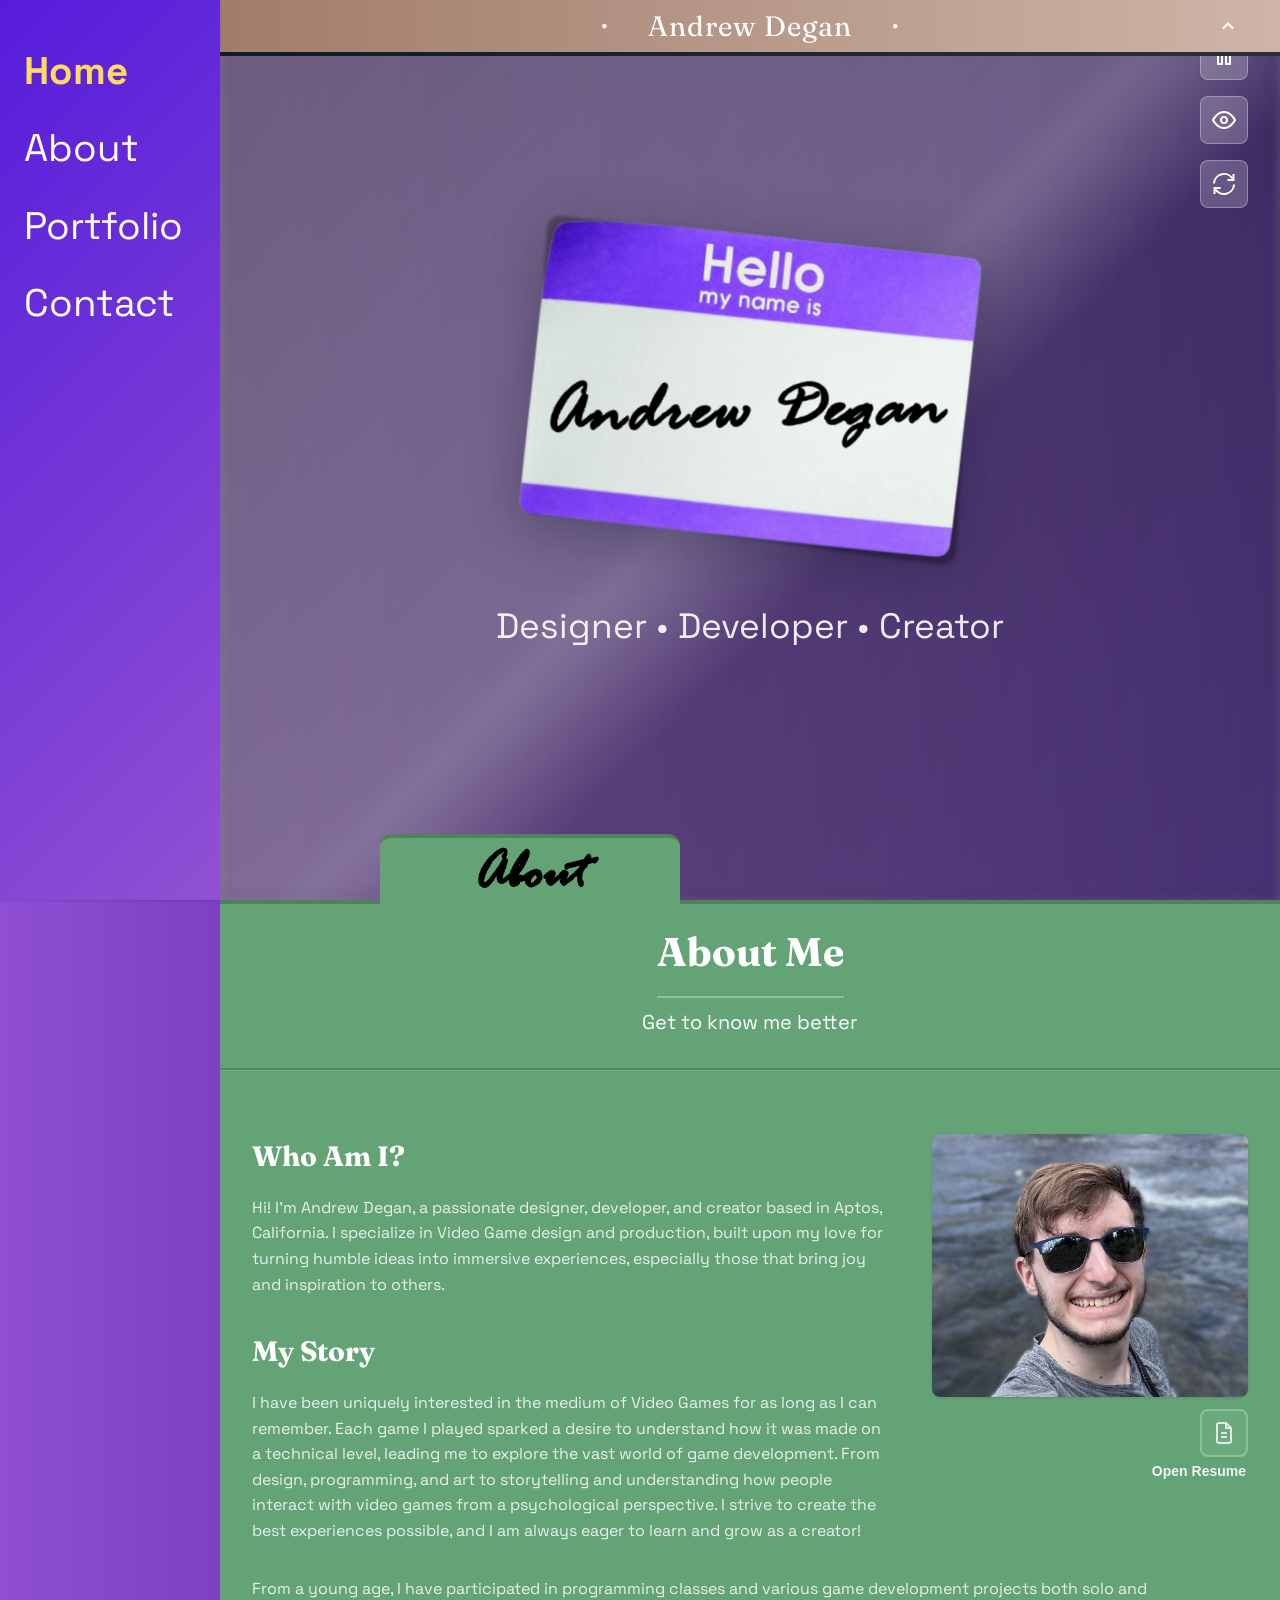
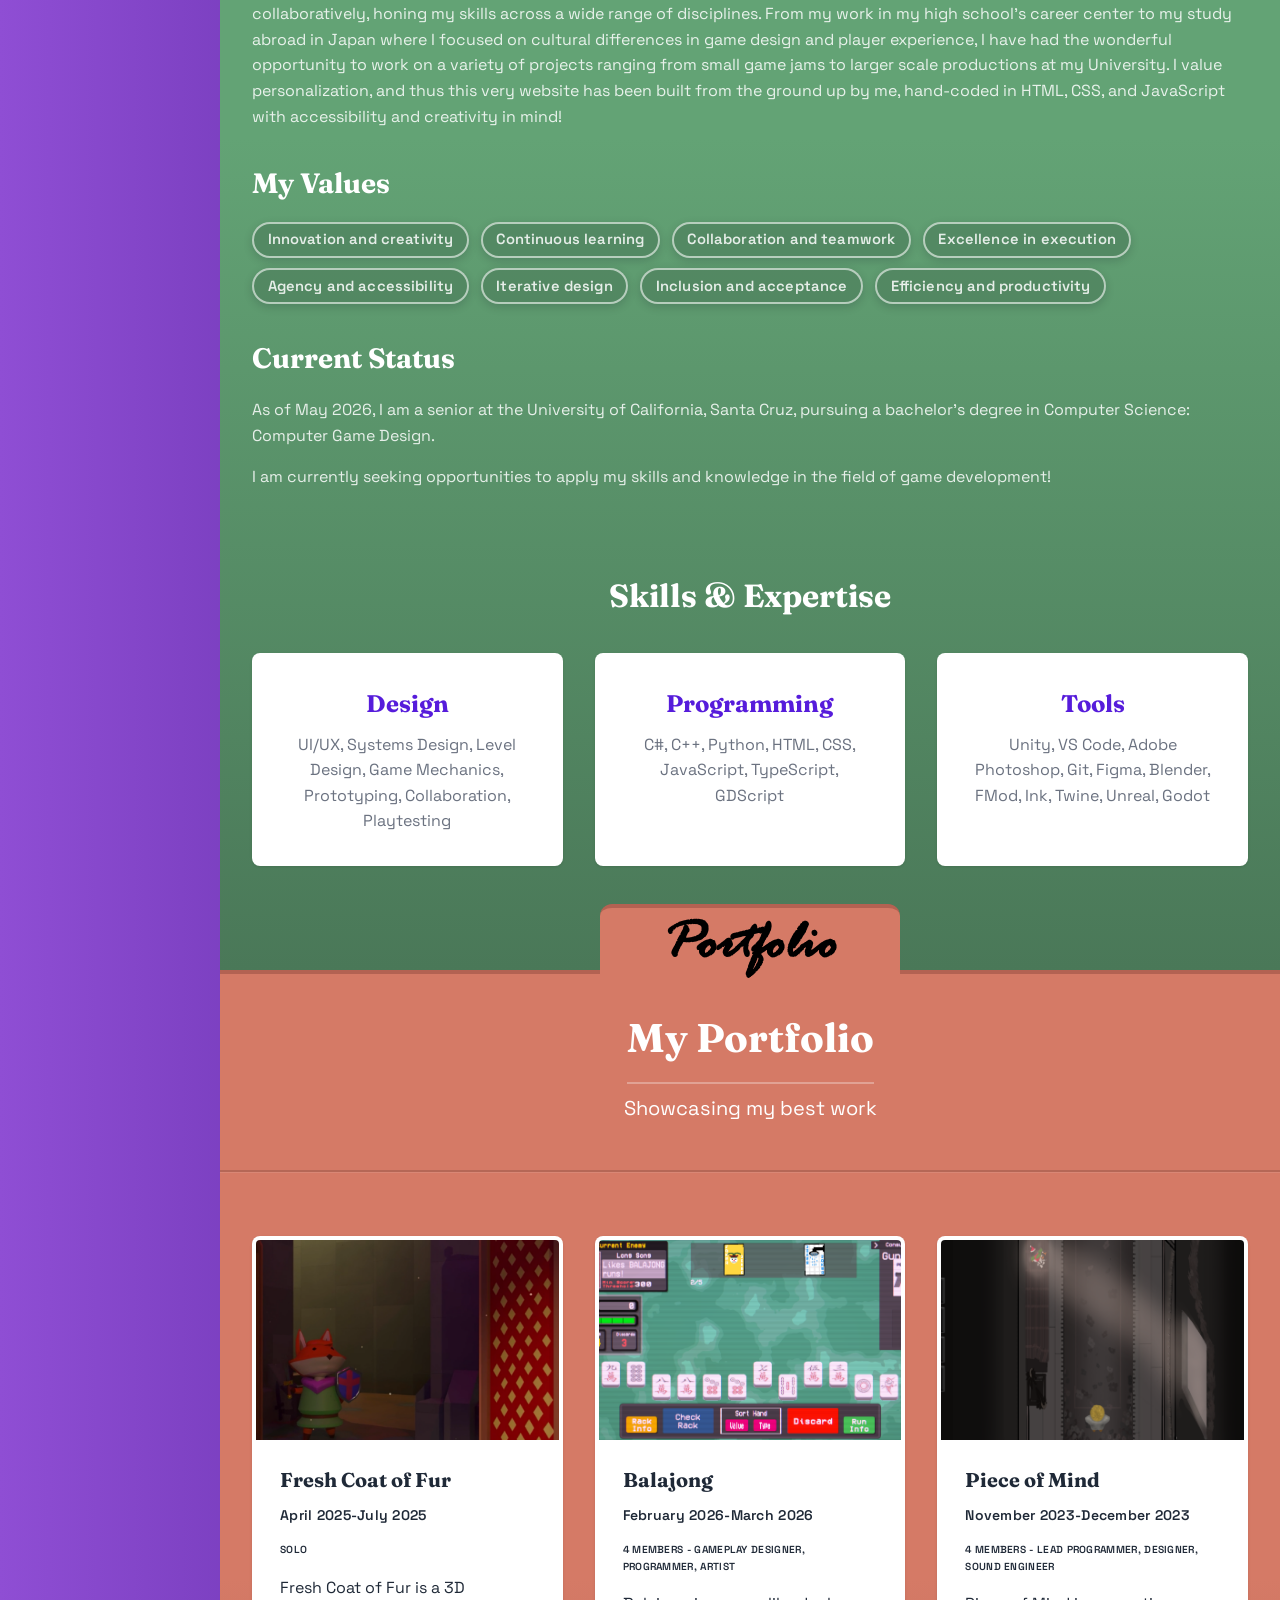
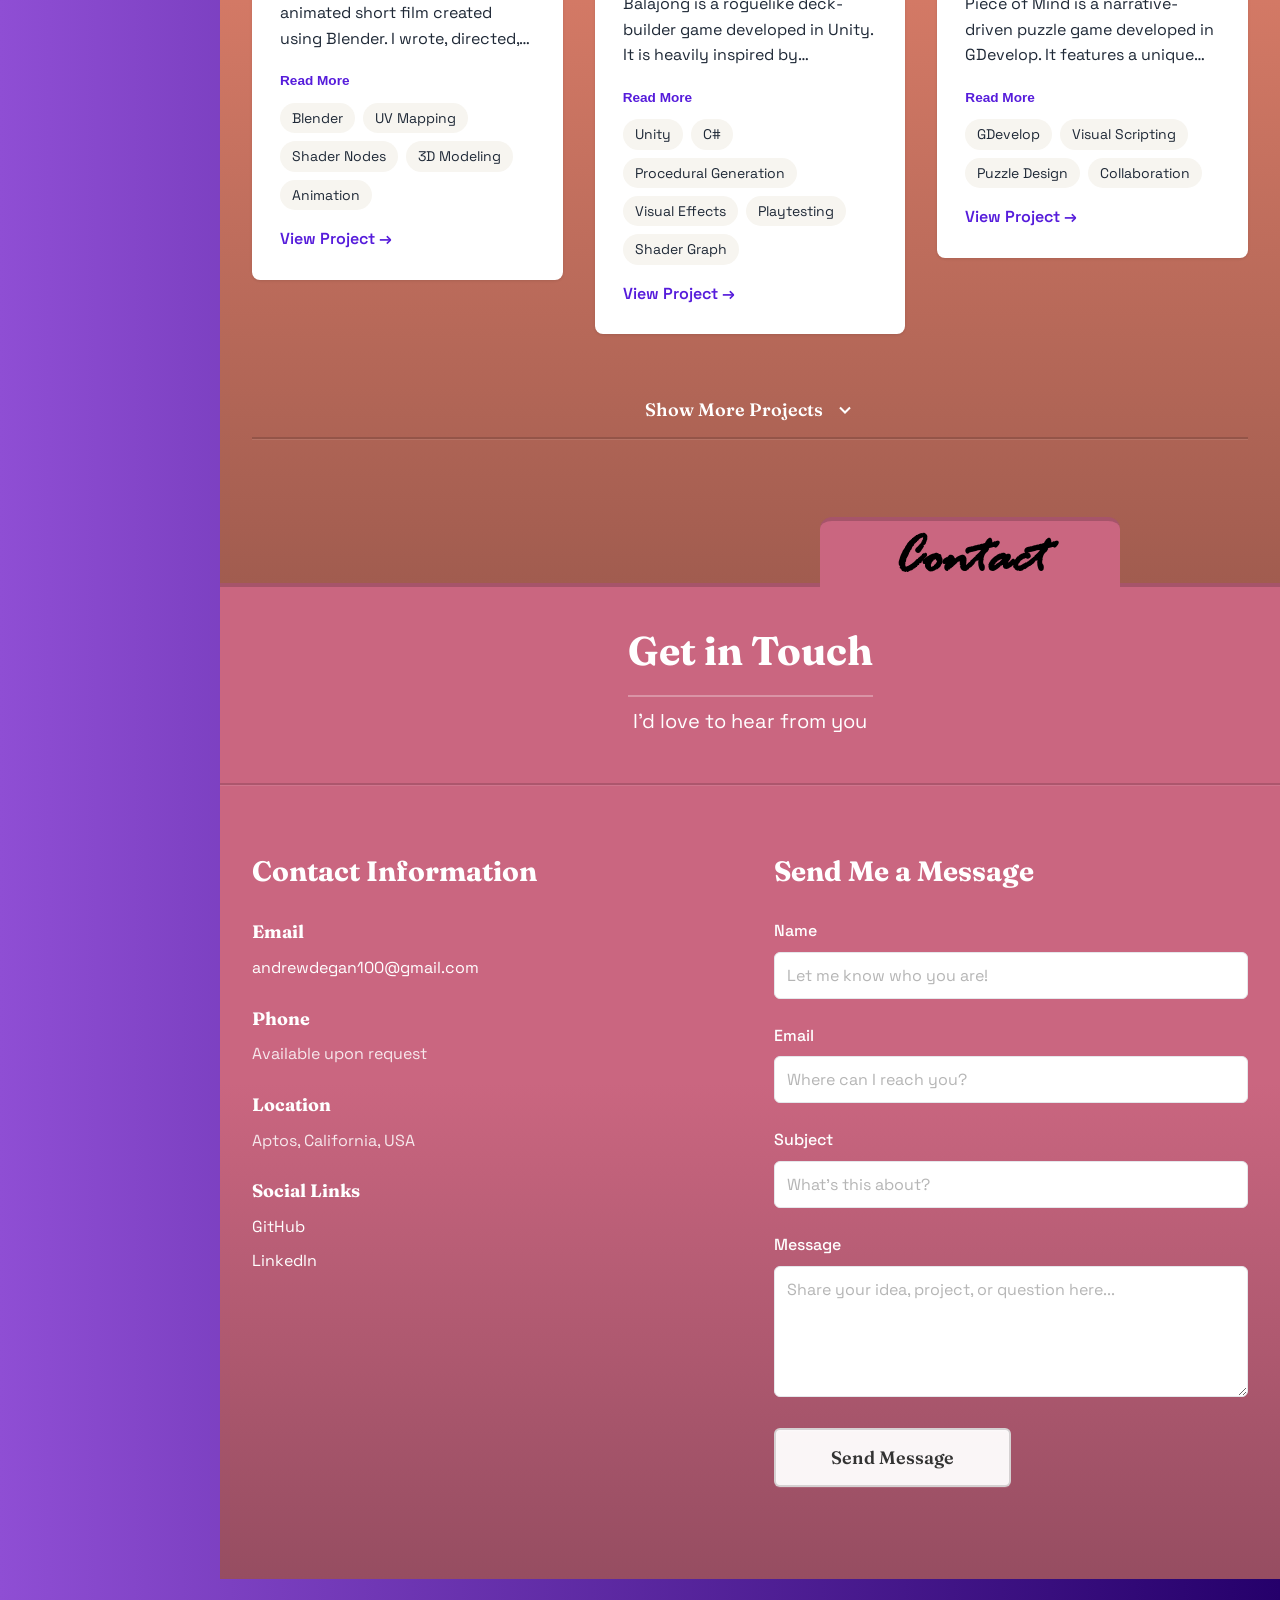
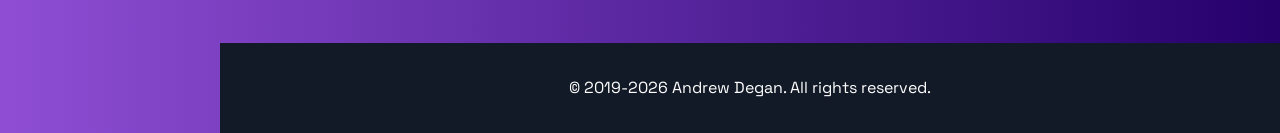
==== commit aca6fb50: "Fixed project view on mobile" ====
--- a/index.html
+++ b/index.html
@@ -185,6 +185,15 @@
                                 </button>
 
                                 <div class="additional-projects" id="additionalProjects"></div>
+
+                                <button class="toggle-projects-btn" id="toggleProjectsBtn2" type="button" aria-expanded="false" aria-controls="additionalProjects2" style="display:none;">
+                                    <span class="btn-text">Show More Projects</span>
+                                    <svg width="20" height="20" viewBox="0 0 24 24" fill="none" stroke="currentColor" stroke-width="2.5" class="chevron">
+                                        <polyline points="6 9 12 15 18 9"></polyline>
+                                    </svg>
+                                </button>
+
+                                <div class="additional-projects" id="additionalProjects2" style="display:none;"></div>
                             </div>
                         </div>
                     </div>
@@ -817,7 +826,10 @@
             const portfolioGrid = document.querySelector('.portfolio-grid');
             const moreProjectsContainer = document.querySelector('.more-projects-container');
             const additionalProjects = document.getElementById('additionalProjects');
+            const additionalProjects2 = document.getElementById('additionalProjects2');
             const toggleBtn = document.getElementById('toggleProjectsBtn');
+            const toggleBtn2 = document.getElementById('toggleProjectsBtn2');
+            const isMobilePortfolio = window.matchMedia('(max-width: 768px)').matches;
 
             if (!portfolioGrid || !moreProjectsContainer || !additionalProjects || !toggleBtn) {
                 return;
@@ -825,6 +837,7 @@
 
             portfolioGrid.querySelectorAll('.project-card').forEach(card => card.remove());
             additionalProjects.innerHTML = '';
+            additionalProjects2.innerHTML = '';
 
             const featuredProjects = projectContent.slice(0, featuredProjectCount);
             const remainingProjects = projectContent.slice(featuredProjectCount);
@@ -834,17 +847,45 @@
                 portfolioGrid.insertBefore(card, moreProjectsContainer);
             });
 
-            remainingProjects.forEach(project => {
-                const card = buildProjectCard(project);
-                additionalProjects.appendChild(card);
-            });
-
             const hasAdditionalProjects = remainingProjects.length > 0;
             moreProjectsContainer.hidden = !hasAdditionalProjects;
+
             if (!hasAdditionalProjects) {
                 additionalProjects.classList.remove('expanded');
                 toggleBtn.classList.remove('expanded');
                 toggleBtn.setAttribute('aria-expanded', 'false');
+                additionalProjects2.classList.remove('expanded');
+                toggleBtn2.classList.remove('expanded');
+                toggleBtn2.setAttribute('aria-expanded', 'false');
+                return;
+            }
+
+            // Mobile: split into 6 + 6, Desktop: show all
+            if (isMobilePortfolio && remainingProjects.length > 6) {
+                const firstBatch = remainingProjects.slice(0, 6);
+                const secondBatch = remainingProjects.slice(6);
+
+                firstBatch.forEach(project => {
+                    const card = buildProjectCard(project);
+                    additionalProjects.appendChild(card);
+                });
+
+                secondBatch.forEach(project => {
+                    const card = buildProjectCard(project);
+                    additionalProjects2.appendChild(card);
+                });
+
+                toggleBtn2.style.display = 'none';
+                additionalProjects2.style.display = 'none';
+            } else {
+                // Desktop or if remaining <= 6: show all in first batch
+                remainingProjects.forEach(project => {
+                    const card = buildProjectCard(project);
+                    additionalProjects.appendChild(card);
+                });
+
+                toggleBtn2.style.display = 'none';
+                additionalProjects2.style.display = 'none';
             }
         }
 
@@ -1299,6 +1340,8 @@
         // Toggle additional projects
         const toggleBtn = document.getElementById('toggleProjectsBtn');
         const additionalProjects = document.getElementById('additionalProjects');
+        const toggleBtn2 = document.getElementById('toggleProjectsBtn2');
+        const additionalProjects2 = document.getElementById('additionalProjects2');
         
         toggleBtn.addEventListener('click', () => {
             const isExpanded = additionalProjects.classList.toggle('expanded');
@@ -1306,6 +1349,28 @@
             toggleBtn.setAttribute('aria-expanded', String(isExpanded));
             
             const btnText = toggleBtn.querySelector('.btn-text');
+            btnText.textContent = isExpanded ? 'Show Fewer Projects' : 'Show More Projects';
+
+            // Show/hide second button and batch based on first batch expansion
+            toggleBtn2.style.display = isExpanded ? '' : 'none';
+            additionalProjects2.style.display = isExpanded ? '' : 'none';
+
+            // If collapsing the first batch, also collapse the second
+            if (!isExpanded && additionalProjects2.classList.contains('expanded')) {
+                additionalProjects2.classList.remove('expanded');
+                toggleBtn2.classList.remove('expanded');
+                toggleBtn2.setAttribute('aria-expanded', 'false');
+                const btnText2 = toggleBtn2.querySelector('.btn-text');
+                btnText2.textContent = 'Show More Projects';
+            }
+        });
+
+        toggleBtn2.addEventListener('click', () => {
+            const isExpanded = additionalProjects2.classList.toggle('expanded');
+            toggleBtn2.classList.toggle('expanded');
+            toggleBtn2.setAttribute('aria-expanded', String(isExpanded));
+            
+            const btnText = toggleBtn2.querySelector('.btn-text');
             btnText.textContent = isExpanded ? 'Show Fewer Projects' : 'Show More Projects';
         });
 
--- a/styles.css
+++ b/styles.css
@@ -1111,6 +1111,20 @@
     max-height: 5000px;
 }
 
+#additionalProjects2 {
+    display: grid;
+    grid-template-columns: repeat(auto-fill, minmax(300px, 1fr));
+    gap: 2rem;
+    max-height: 0;
+    overflow: hidden;
+    transition: max-height 0.5s ease;
+    align-items: start;
+}
+
+#additionalProjects2.expanded {
+    max-height: 5000px;
+}
+
 /* Contact Section */
 .contact-content {
     padding: 4rem 0;
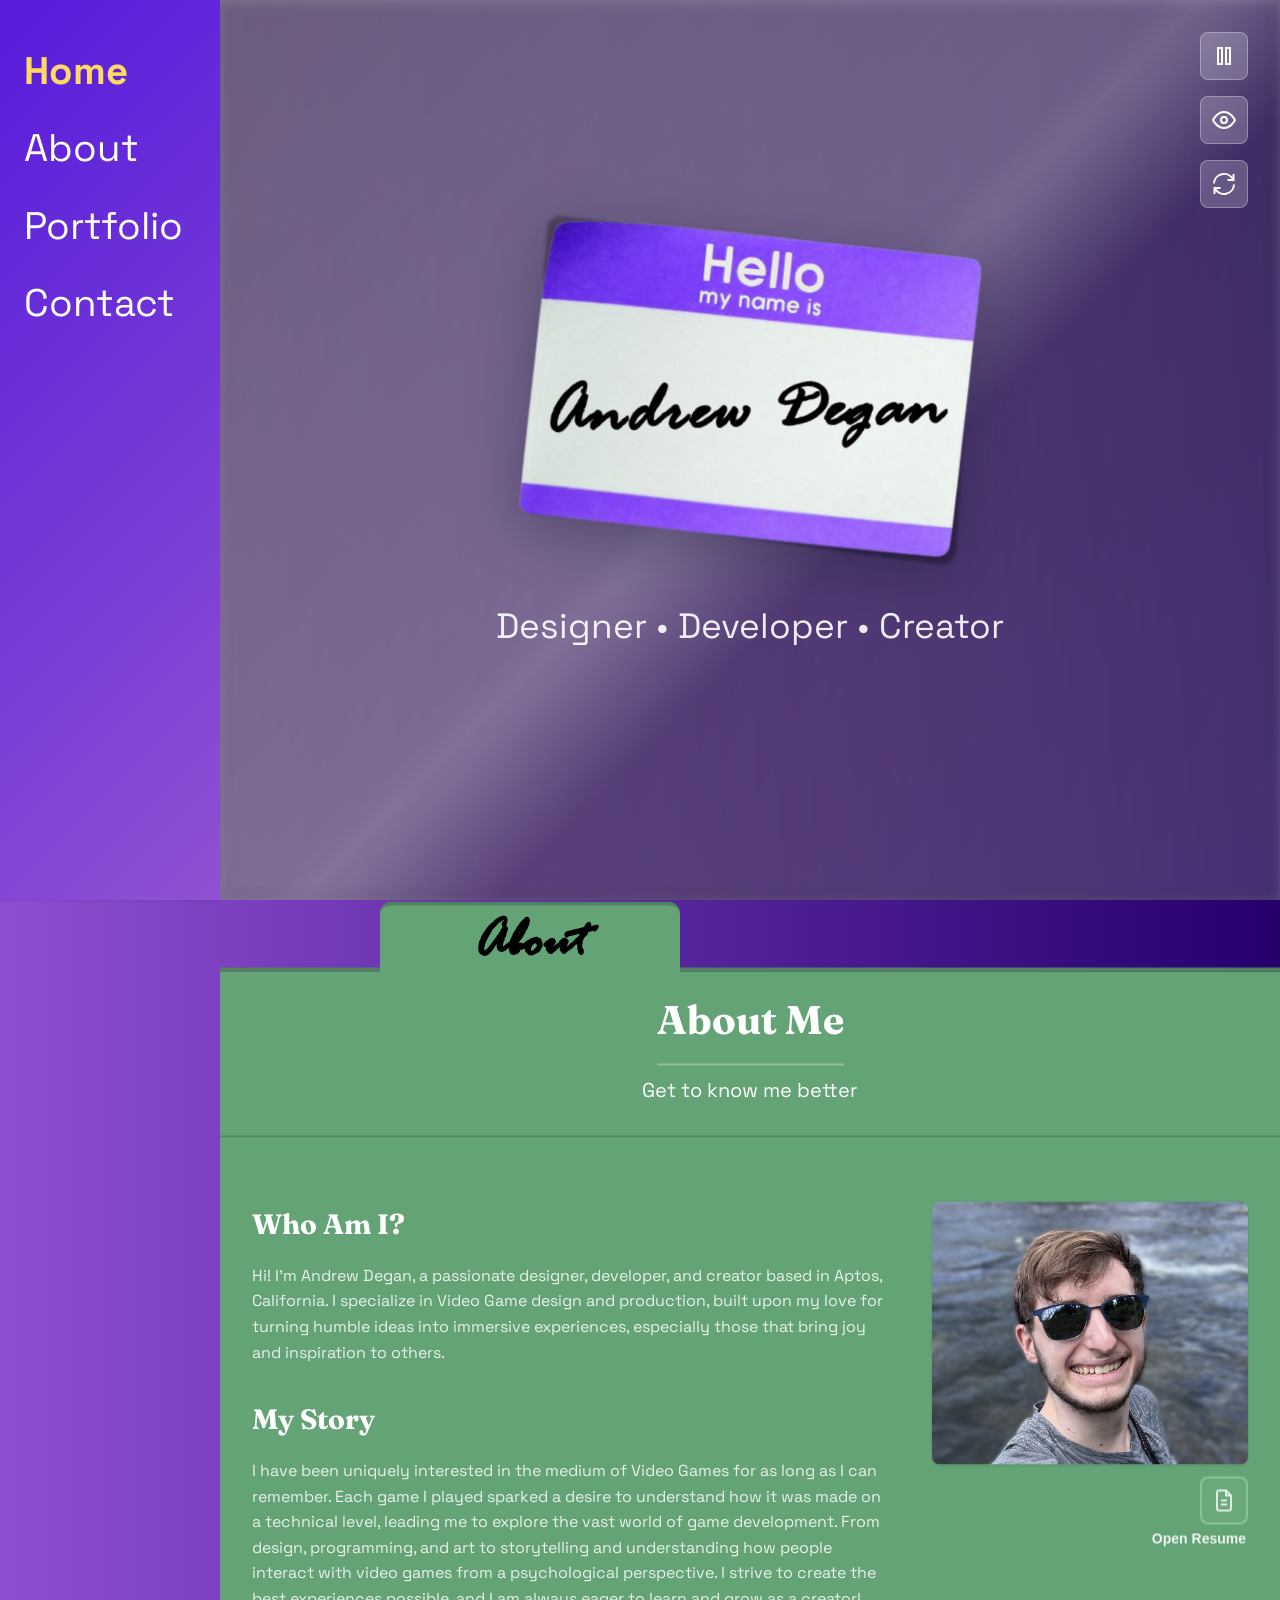
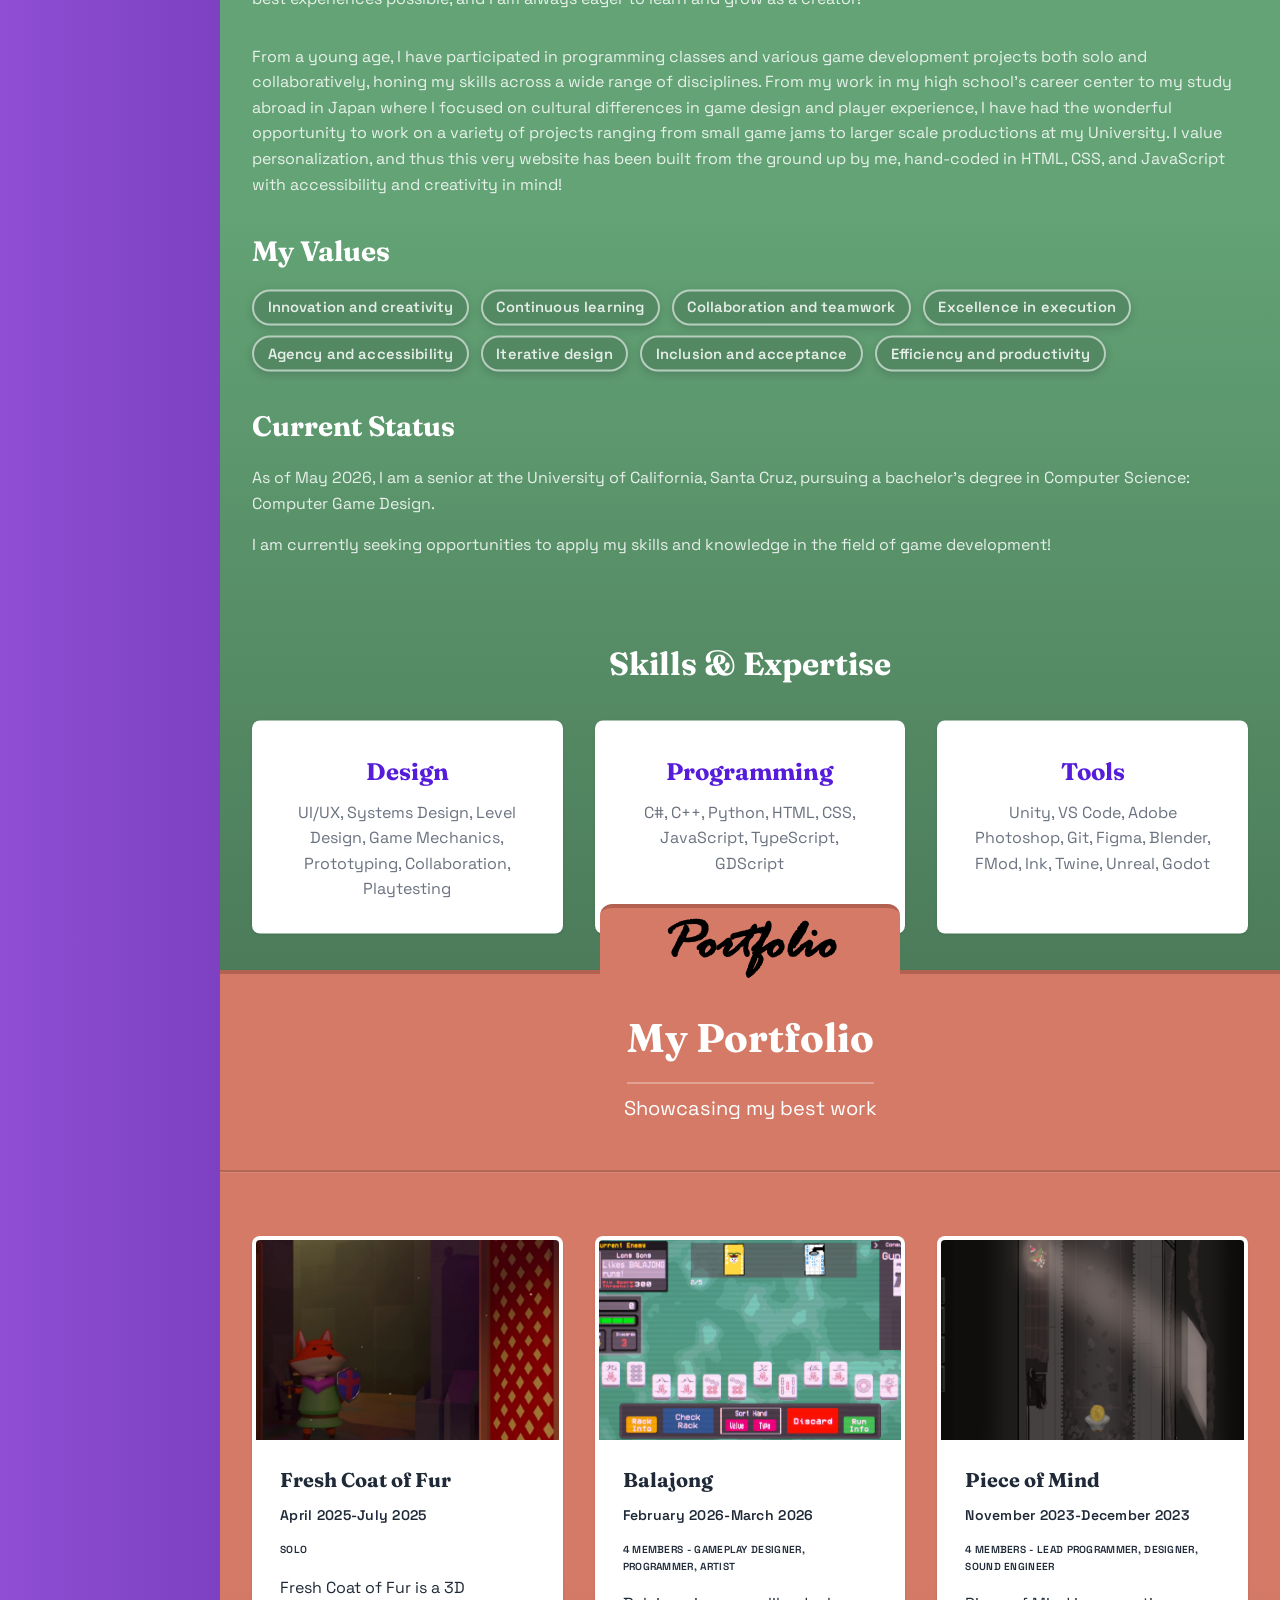
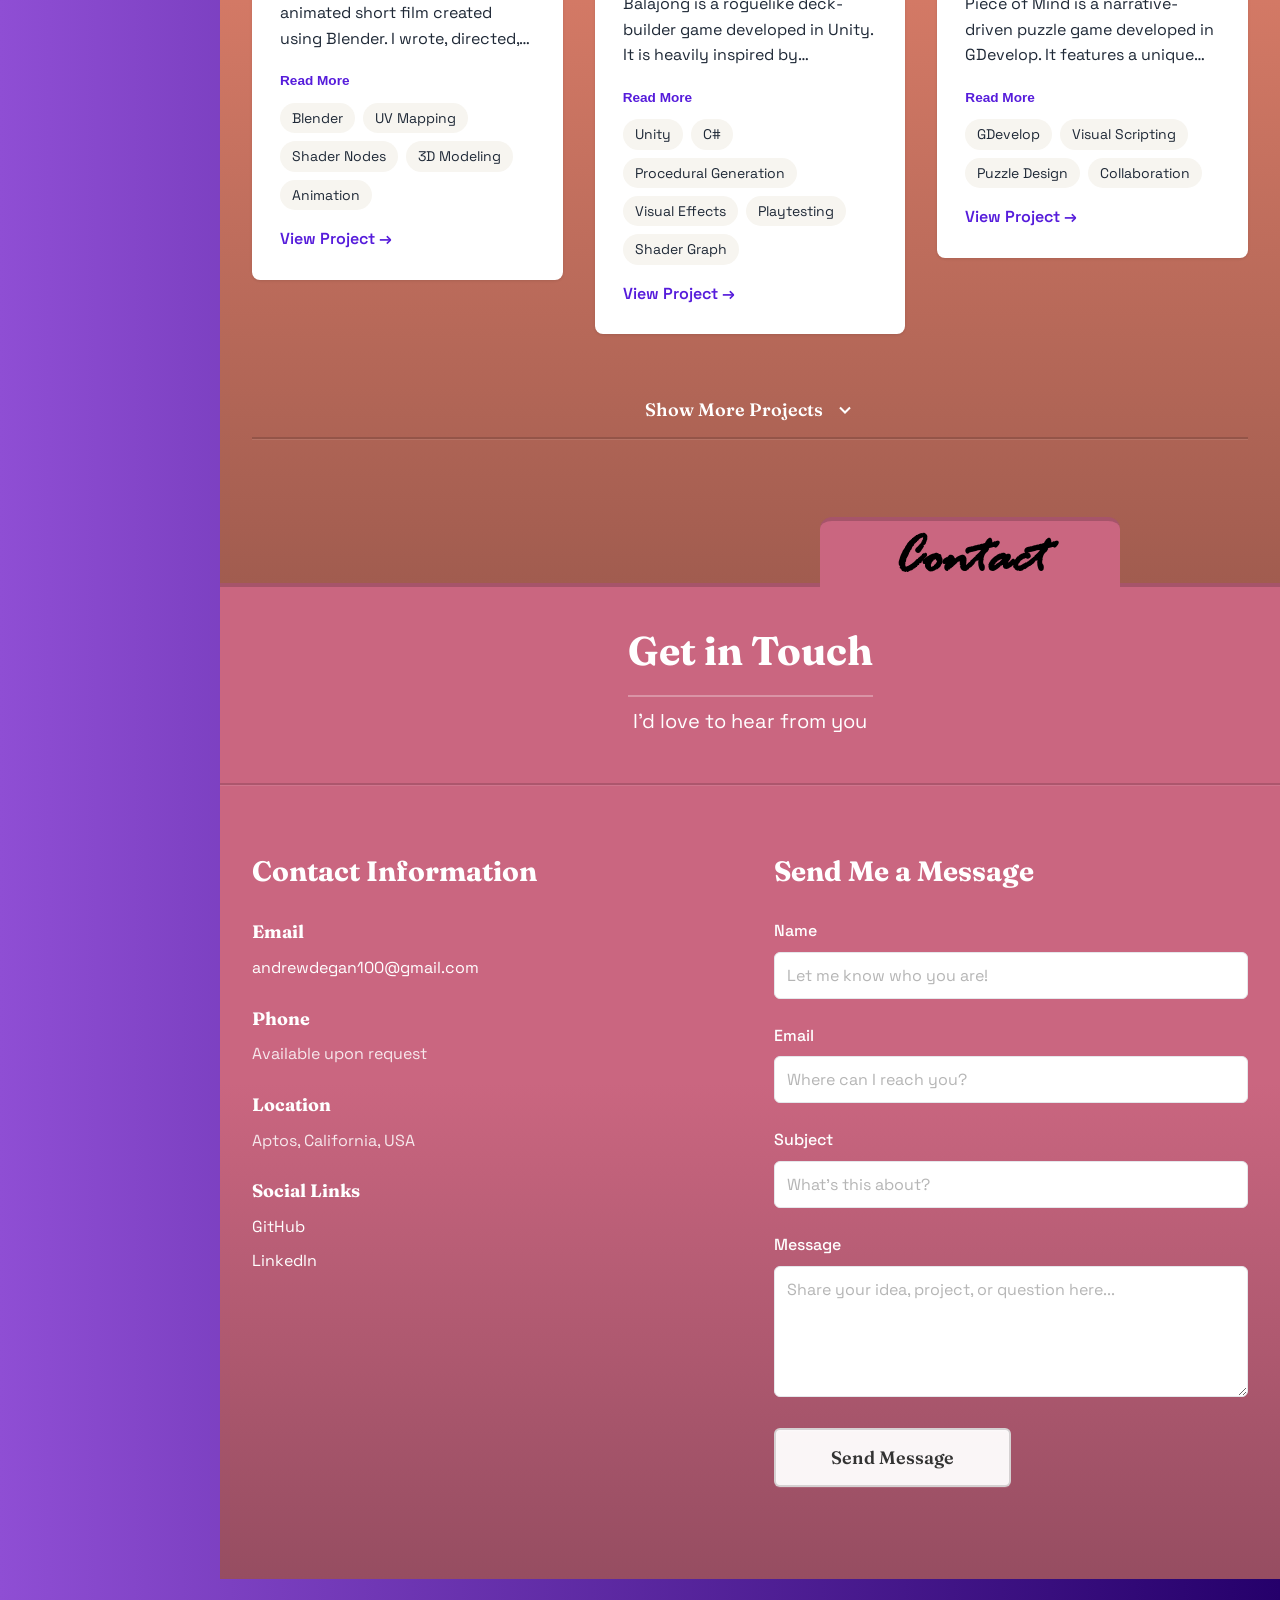
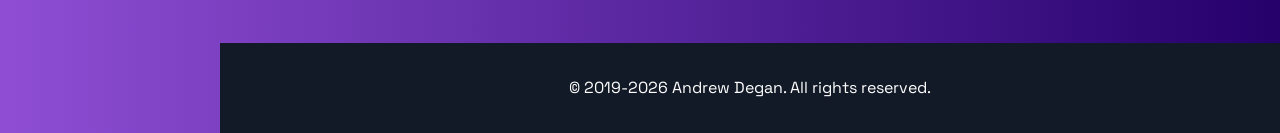
==== commit 79228216: "Updated linkedIn link" ====
--- a/index.html
+++ b/index.html
@@ -229,7 +229,7 @@
                                     <h3>Social Links</h3>
                                     <div class="social-links">
                                         <a href="https://github.com/adegan1" target="_blank" rel="noopener noreferrer" aria-label="Open GitHub profile in a new tab">GitHub</a>
-                                        <a href="https://www.linkedin.com/in/andrew-degan-25774b3a4/?skipRedirect=true" target="_blank" rel="noopener noreferrer" aria-label="Open LinkedIn profile in a new tab">LinkedIn</a>
+                                        <a href="https://www.linkedin.com/in/andrew-degan-7a8487216/?skipRedirect=true" target="_blank" rel="noopener noreferrer" aria-label="Open LinkedIn profile in a new tab">LinkedIn</a>
                                     </div>
                                 </div>
                             </div>
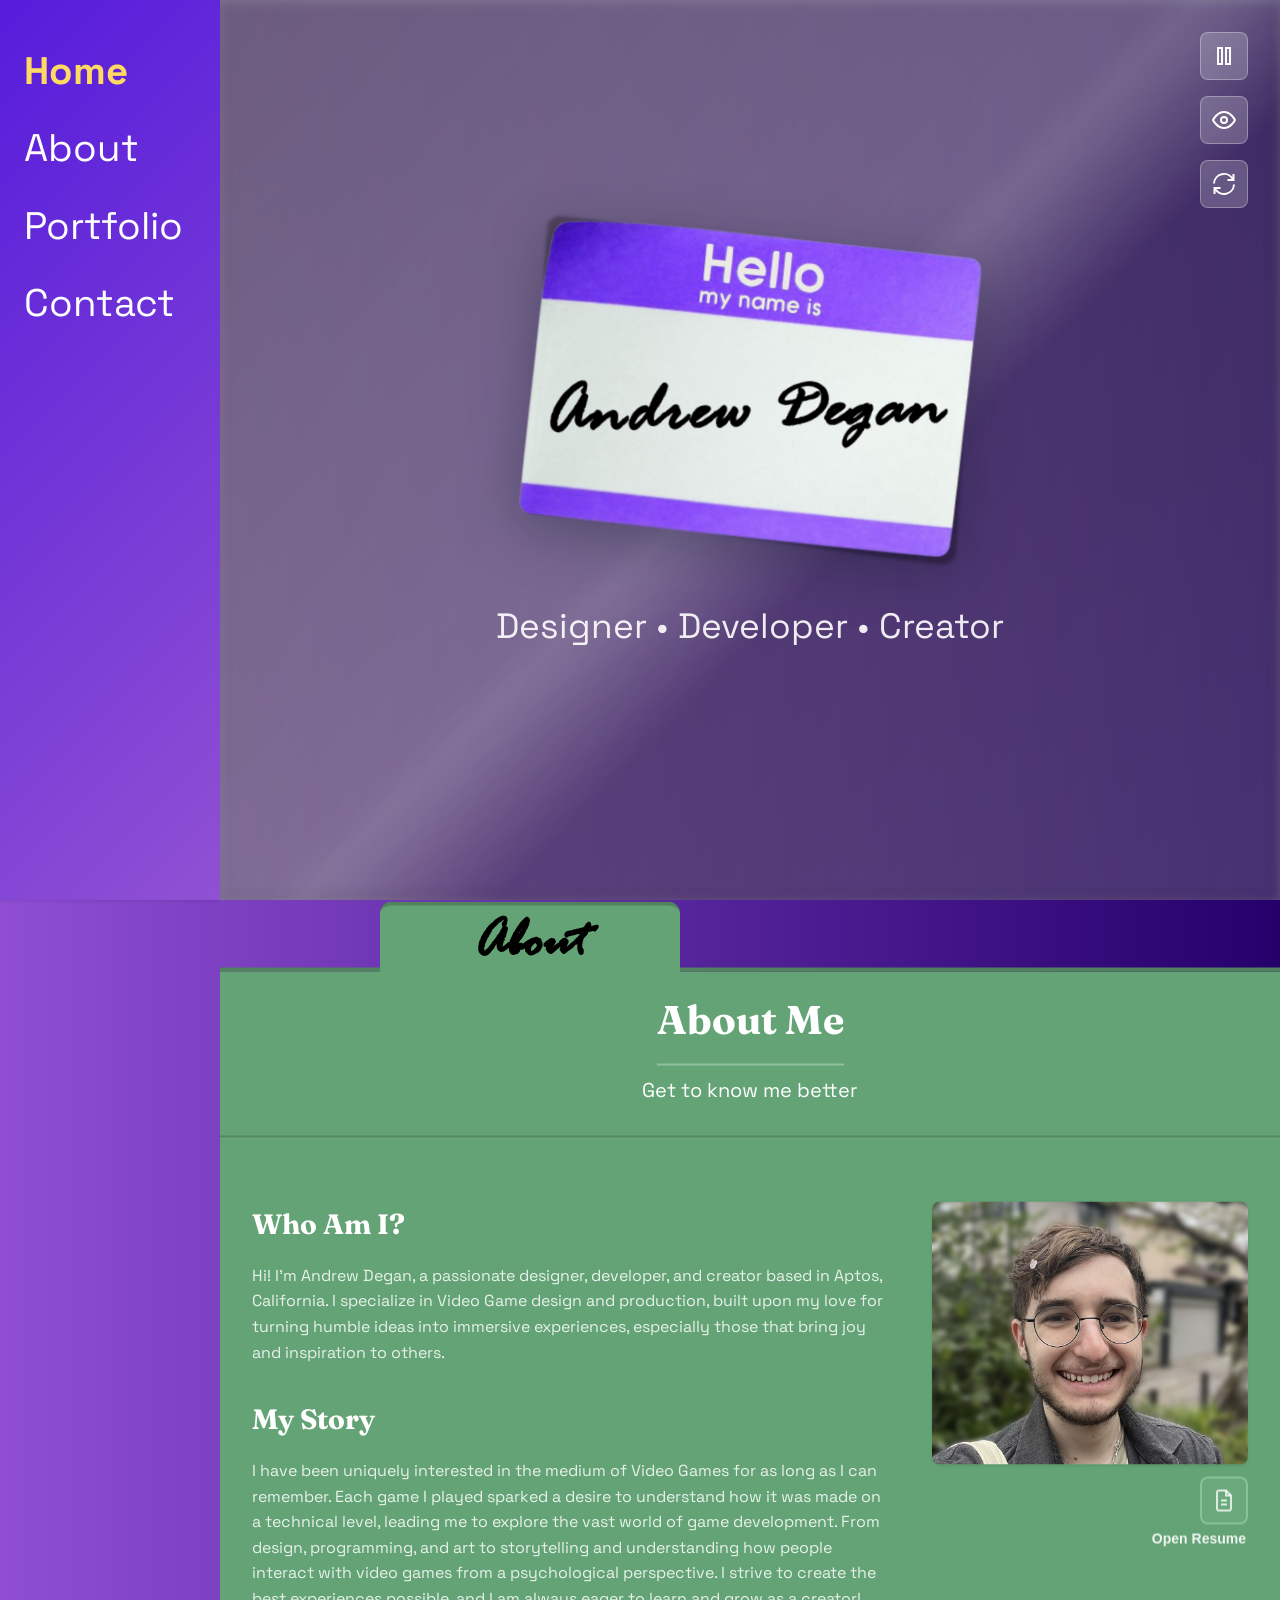
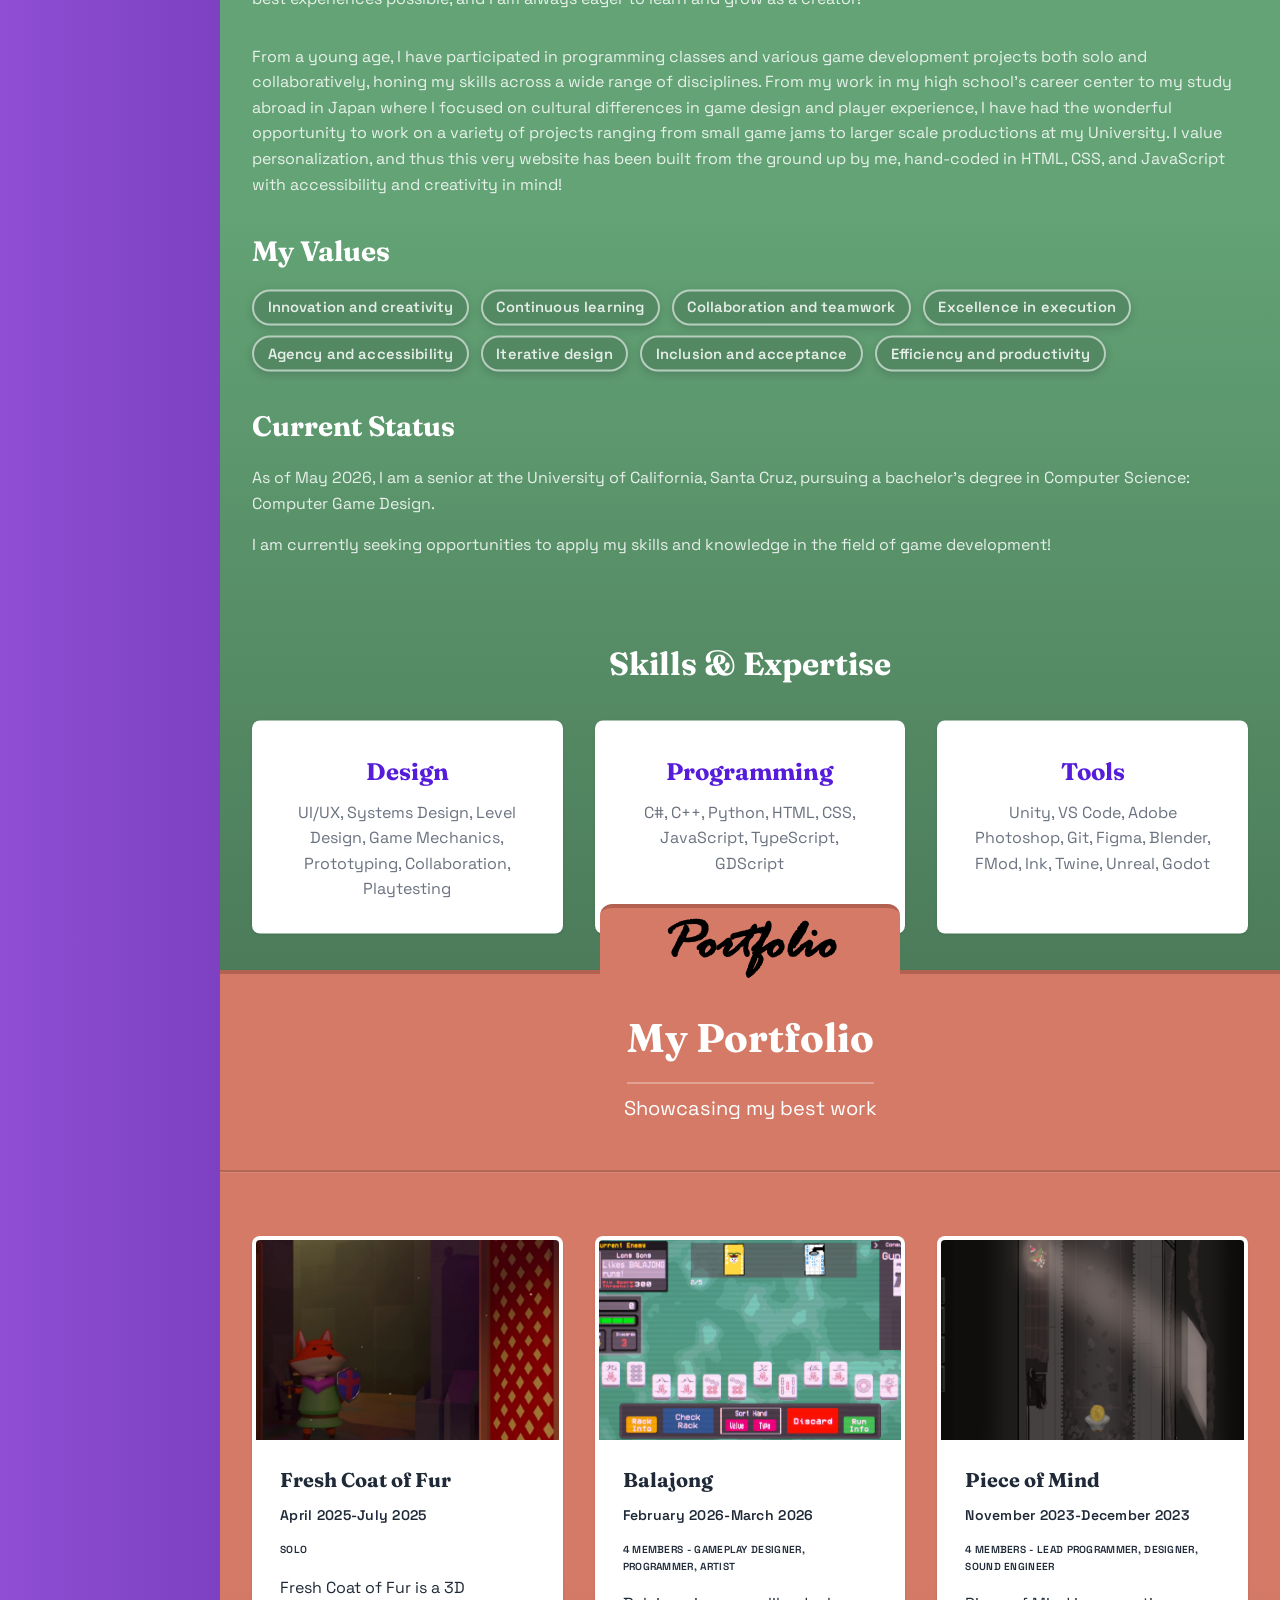
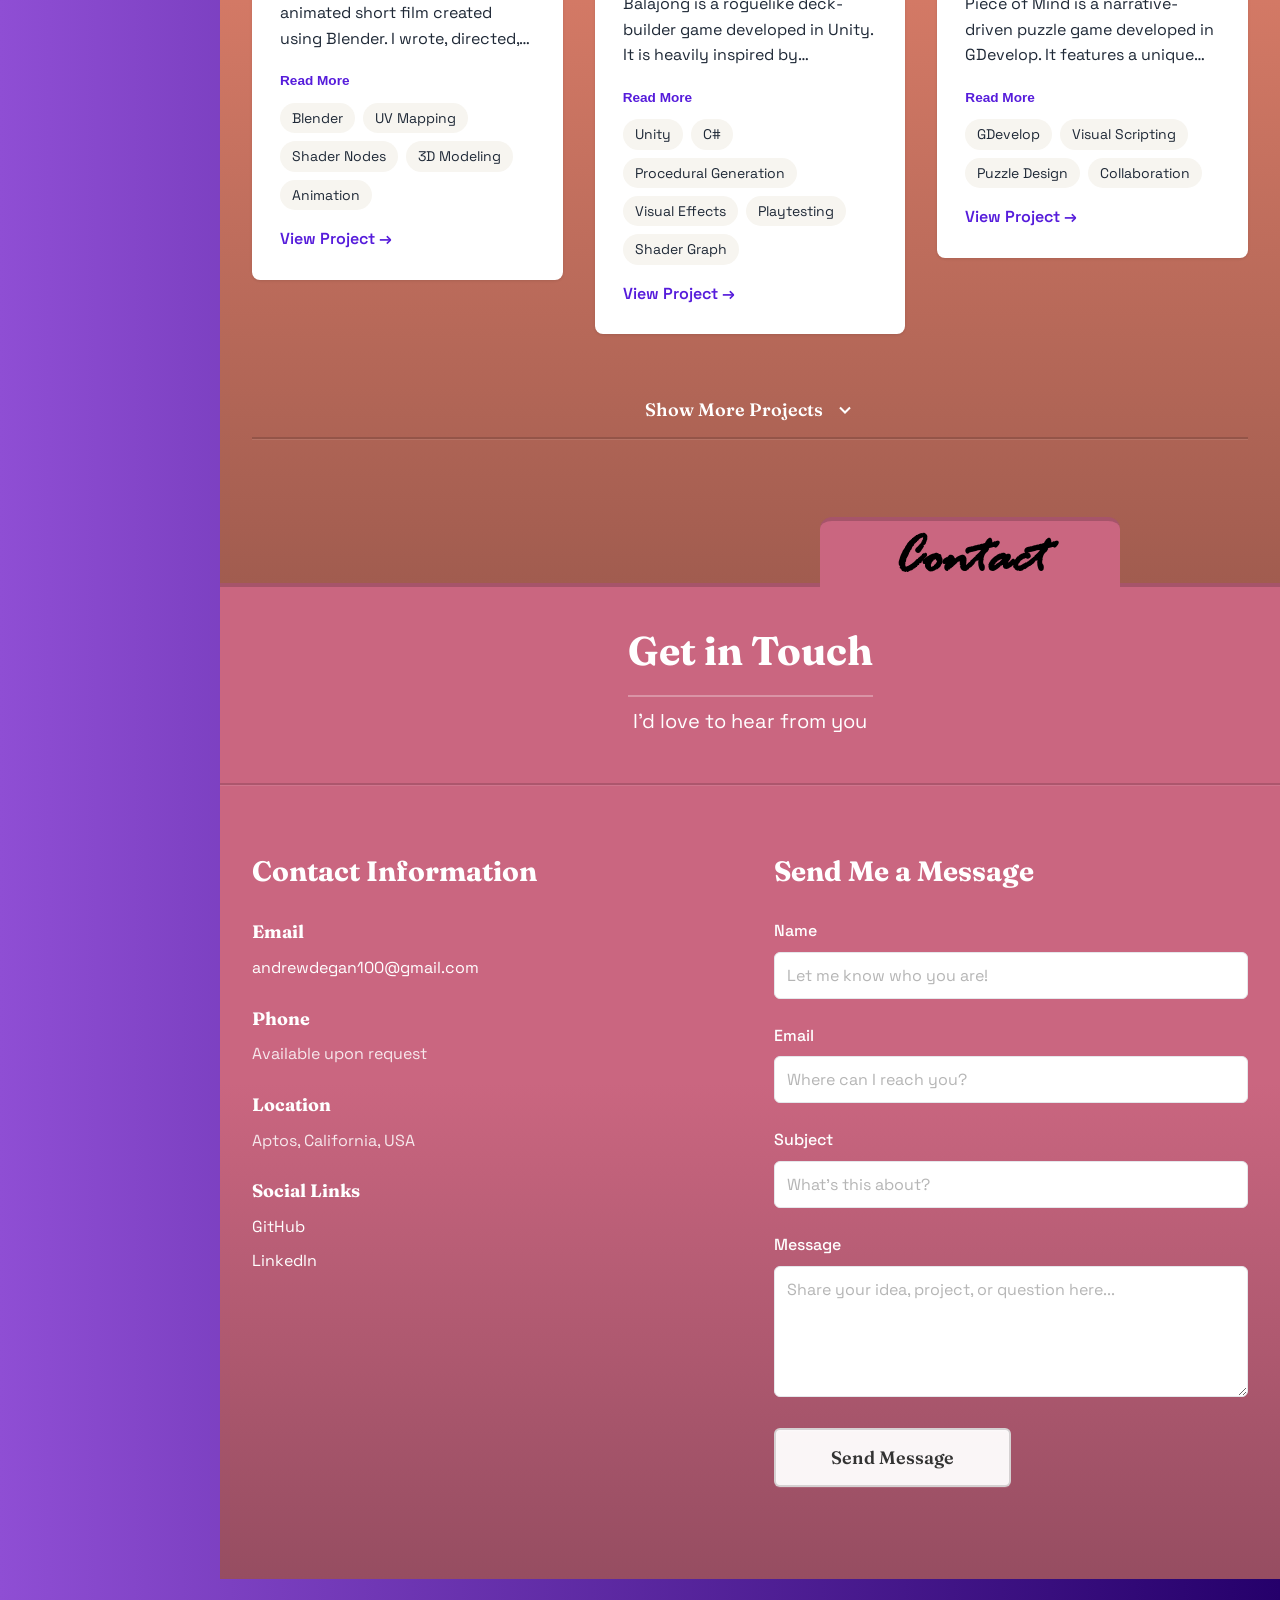
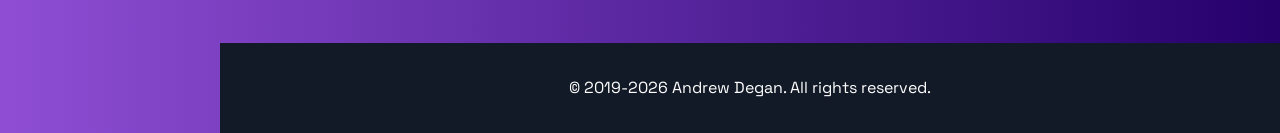
==== commit 1c2b03c9: "Changed linkedIn link, so I updated the site to reflect it" ====
--- a/index.html
+++ b/index.html
@@ -229,7 +229,7 @@
                                     <h3>Social Links</h3>
                                     <div class="social-links">
                                         <a href="https://github.com/adegan1" target="_blank" rel="noopener noreferrer" aria-label="Open GitHub profile in a new tab">GitHub</a>
-                                        <a href="https://www.linkedin.com/in/andrew-degan-7a8487216/?skipRedirect=true" target="_blank" rel="noopener noreferrer" aria-label="Open LinkedIn profile in a new tab">LinkedIn</a>
+                                        <a href="https://www.linkedin.com/in/andrew-degan/" target="_blank" rel="noopener noreferrer" aria-label="Open LinkedIn profile in a new tab">LinkedIn</a>
                                     </div>
                                 </div>
                             </div>
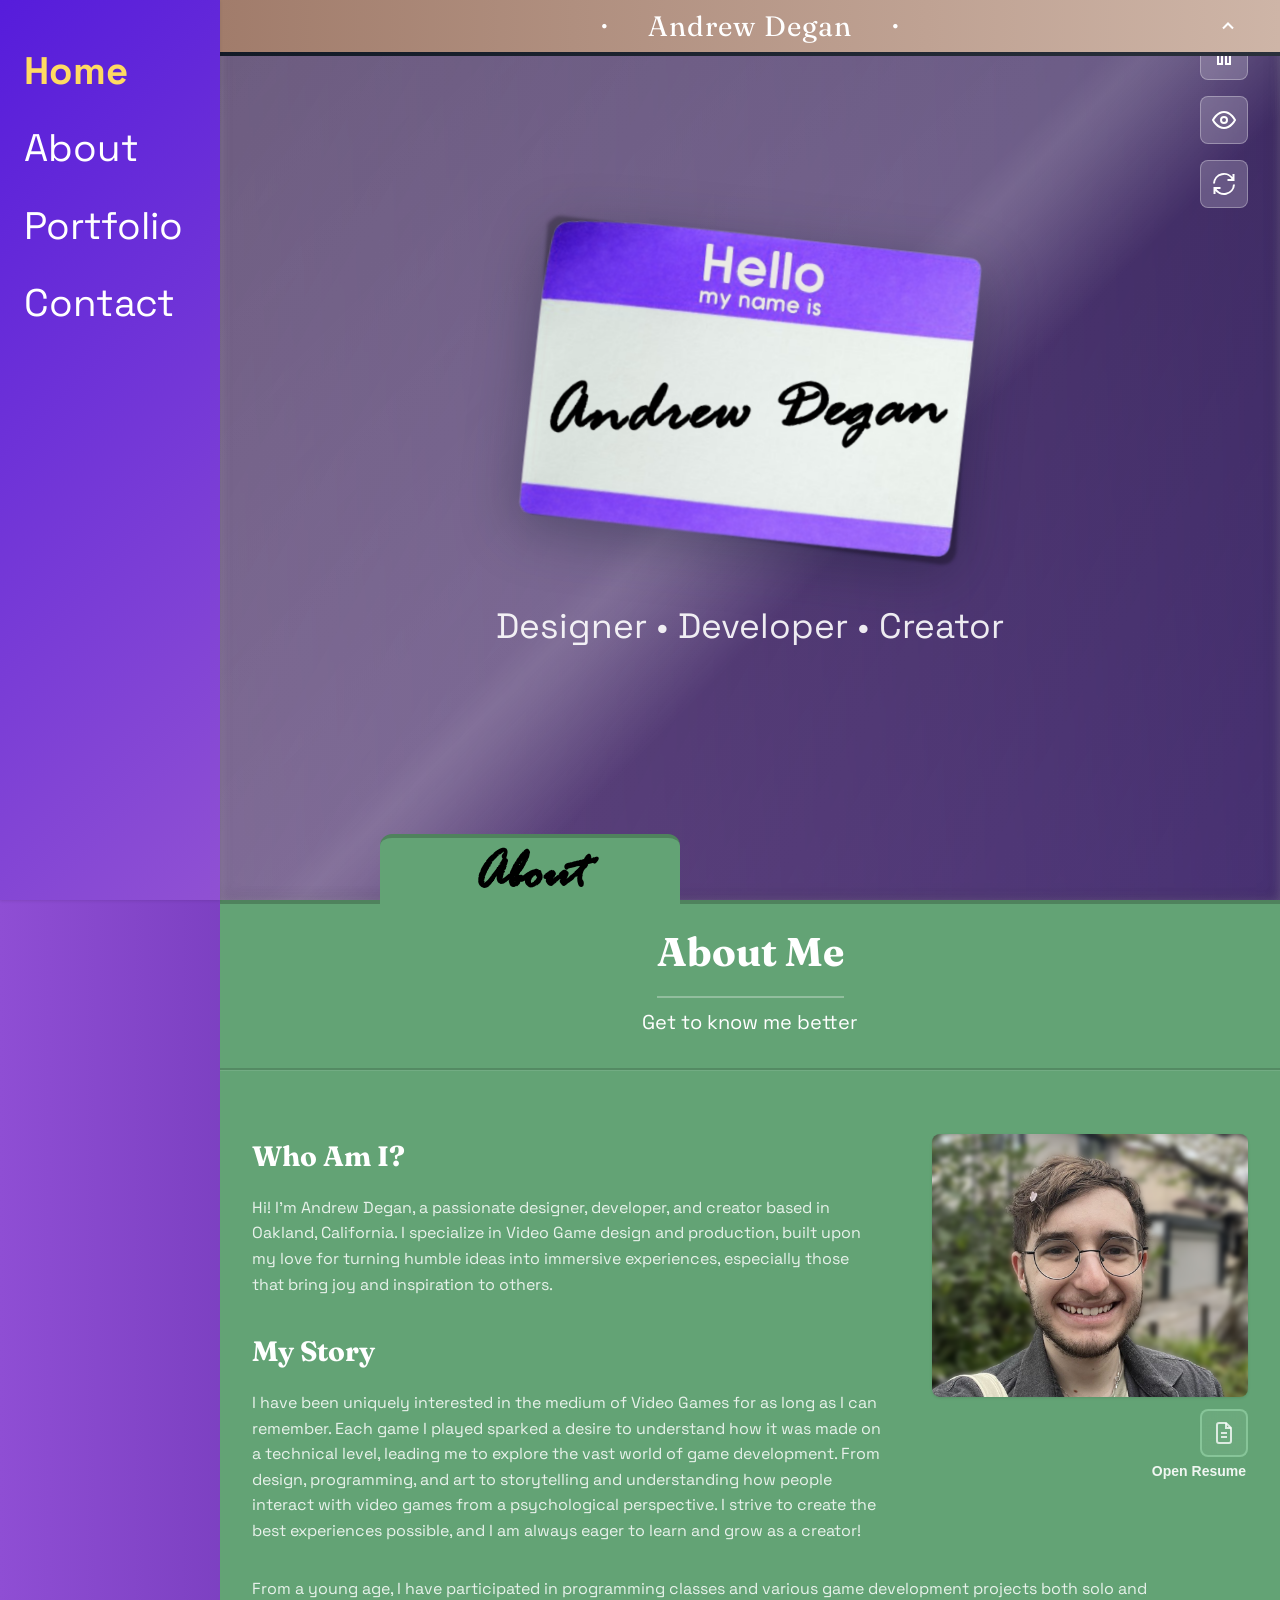
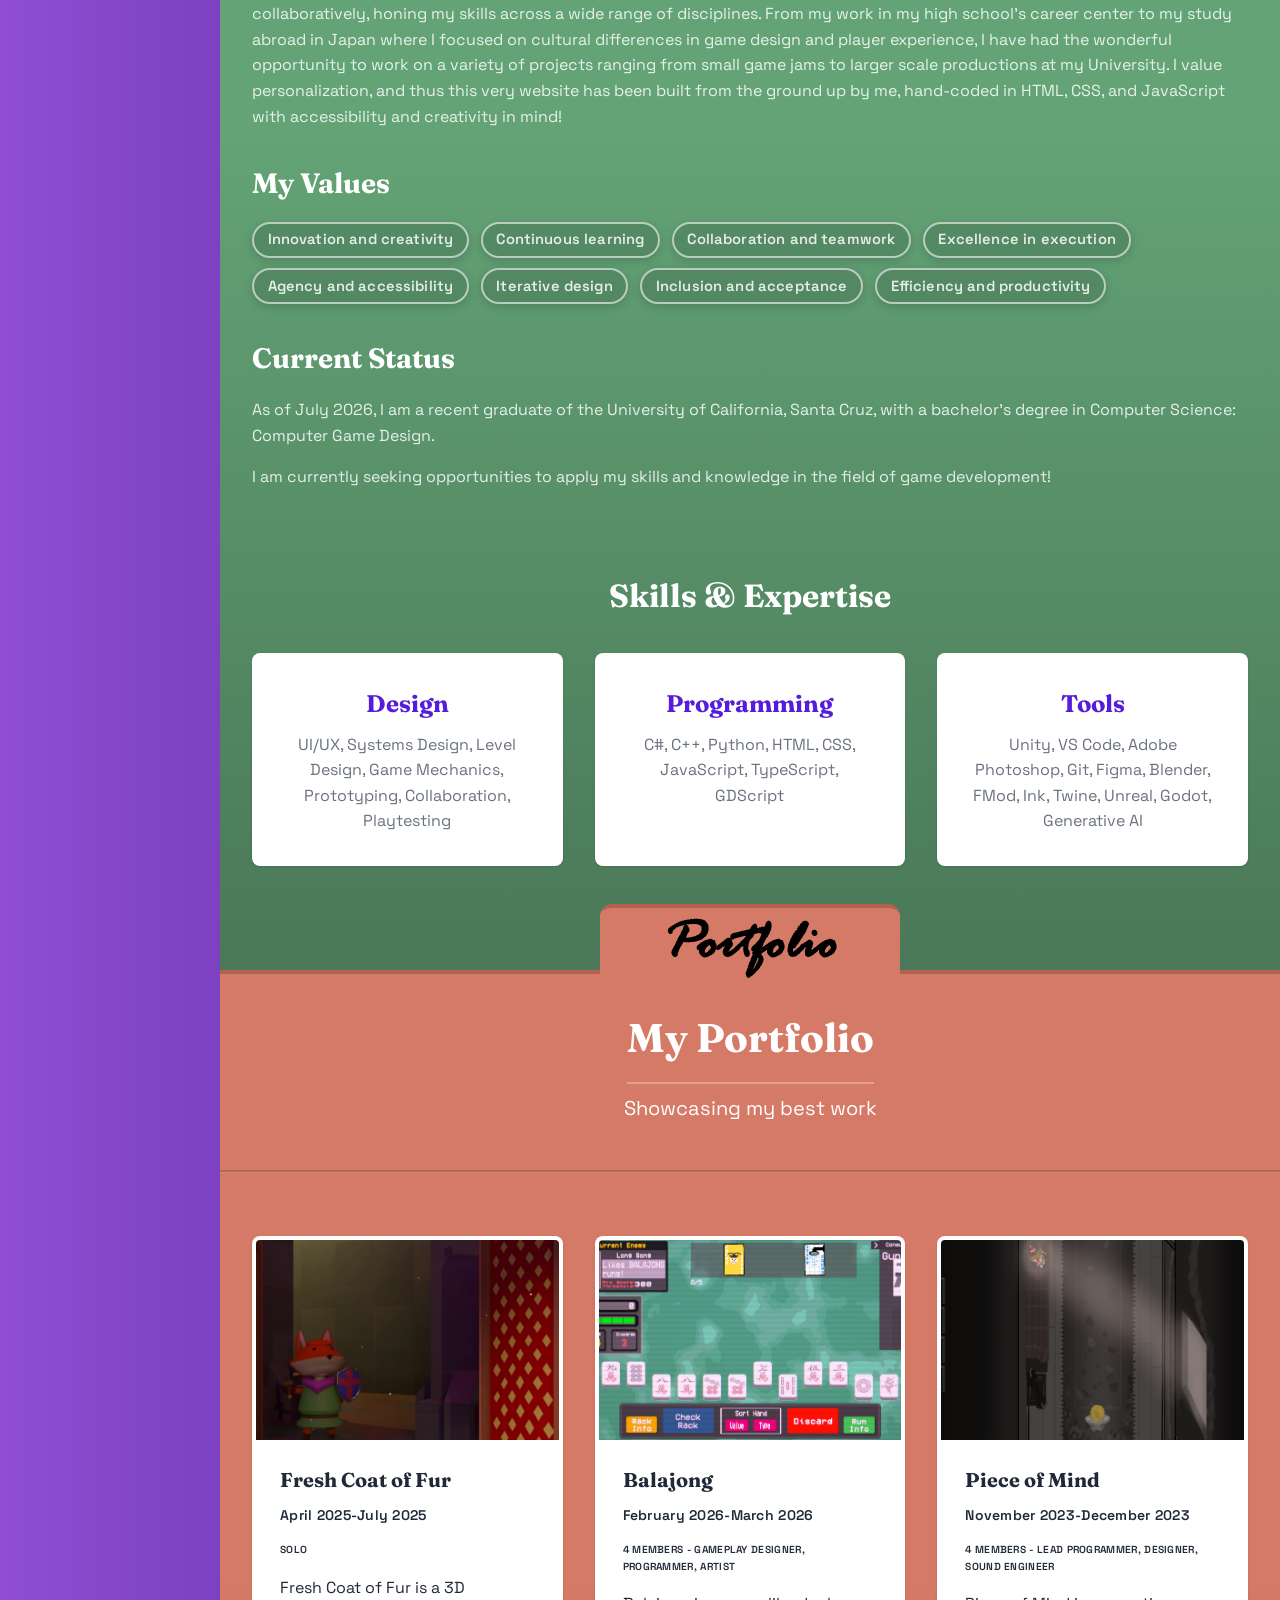
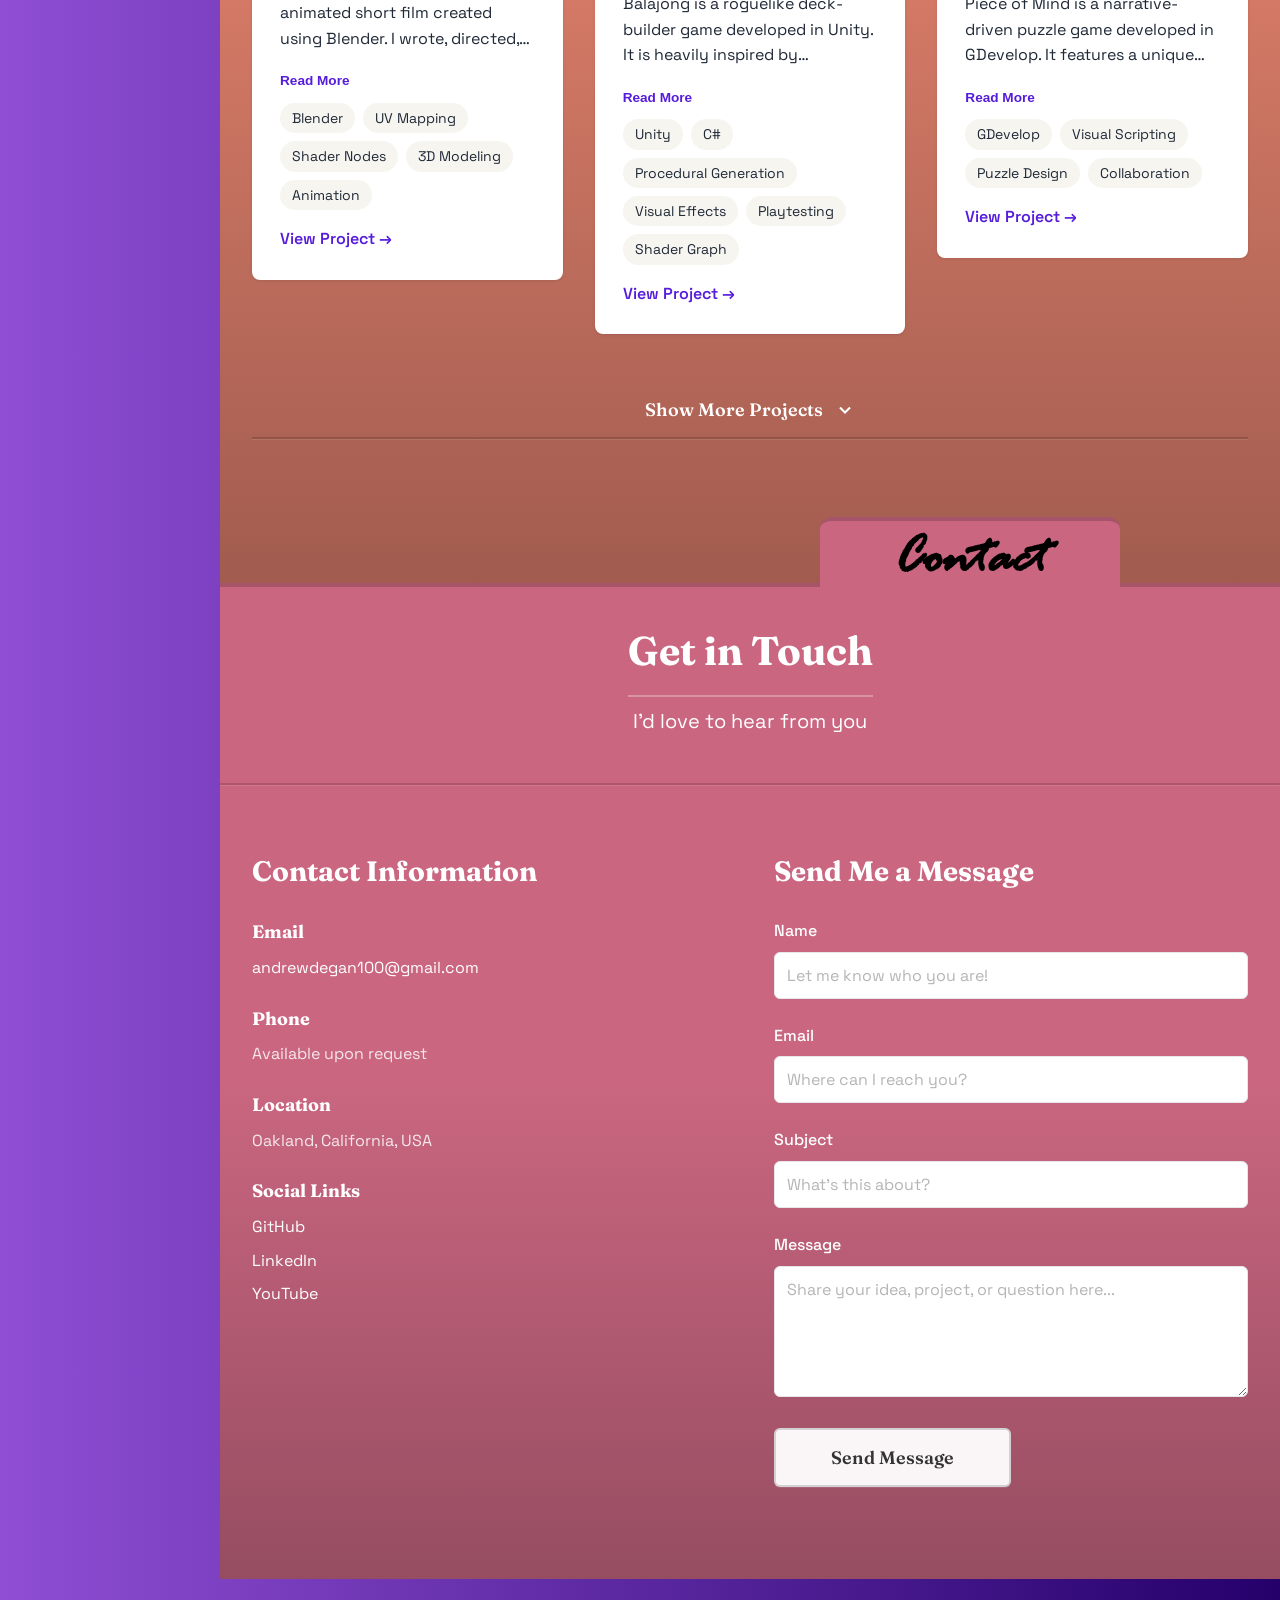
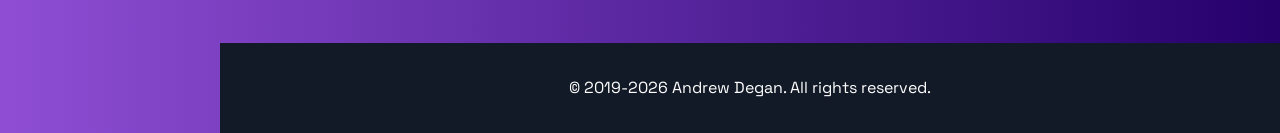
==== commit 12436391: "Updated site to reflect my move to Oakland. Updated with current status up through July. I meant to " ====
--- a/index.html
+++ b/index.html
@@ -85,7 +85,7 @@
                         <div class="about-grid">
                             <div class="about-text">
                                 <h2>Who Am I?</h2>
-                                <p>Hi! I'm Andrew Degan, a passionate designer, developer, and creator based in Aptos, California.
+                                <p>Hi! I'm Andrew Degan, a passionate designer, developer, and creator based in Oakland, California.
                                     I specialize in Video Game design and production, built upon my love for turning humble ideas 
                                     into immersive experiences, especially those that bring joy and inspiration to others.
                                 </p>
@@ -136,7 +136,7 @@
                                 </ul>
 
                                 <h2>Current Status</h2>
-                                <p>As of May 2026, I am a senior at the University of California, Santa Cruz, pursuing a bachelor's
+                                <p>As of July 2026, I am a recent graduate of the University of California, Santa Cruz, with a bachelor's
                                     degree in Computer Science: Computer Game Design. </p>
                                 <p>I am currently seeking opportunities to apply my skills and knowledge in the field of game development!</p>
                             </div>
@@ -158,7 +158,7 @@
                             </div>
                             <div class="skill-card">
                                 <h3>Tools</h3>
-                                <p>Unity, VS Code, Adobe Photoshop, Git, Figma, Blender, FMod, Ink, Twine, Unreal, Godot</p>
+                                <p>Unity, VS Code, Adobe Photoshop, Git, Figma, Blender, FMod, Ink, Twine, Unreal, Godot, Generative AI</p>
                             </div>
                         </div>
                     </div>
@@ -223,13 +223,14 @@
                                 </div>
                                 <div class="contact-item">
                                     <h3>Location</h3>
-                                    <p>Aptos, California, USA</p>
+                                    <p>Oakland, California, USA</p>
                                 </div>
                                 <div class="contact-item">
                                     <h3>Social Links</h3>
                                     <div class="social-links">
                                         <a href="https://github.com/adegan1" target="_blank" rel="noopener noreferrer" aria-label="Open GitHub profile in a new tab">GitHub</a>
                                         <a href="https://www.linkedin.com/in/andrew-degan/" target="_blank" rel="noopener noreferrer" aria-label="Open LinkedIn profile in a new tab">LinkedIn</a>
+                                        <a href="https://www.youtube.com/@tomokiro" target="_blank" rel="noopener noreferrer" aria-label="Open YouTube channel in a new tab">YouTube</a>
                                     </div>
                                 </div>
                             </div>
@@ -624,7 +625,7 @@
 
         syncResumeButtonPositionForViewport();
 
-        // Contact form email sending (FormSubmit AJAX)
+        // Contact form email sending (Formspree)
         const contactForm = document.getElementById('contactForm');
         const contactFormStatus = document.getElementById('contactFormStatus');
 
@@ -632,10 +633,15 @@
             const submitButton = contactForm.querySelector('button[type="submit"]');
             const submitDefaultText = submitButton ? submitButton.textContent : 'Send Message';
             const recipientEmail = 'andrewdegan100@gmail.com';
-            const endpoint = `https://formsubmit.co/ajax/${recipientEmail}`;
-
-            function setContactStatus(text, type) {
-                contactFormStatus.textContent = text;
+            const endpoint = 'https://formspree.io/f/xpqgvqzd';
+            const requestTimeoutMs = 30000;
+
+            function setContactStatus(text, type, allowHtml = false) {
+                if (allowHtml) {
+                    contactFormStatus.innerHTML = text;
+                } else {
+                    contactFormStatus.textContent = text;
+                }
                 contactFormStatus.classList.remove('is-success', 'is-error');
                 if (type === 'success') {
                     contactFormStatus.classList.add('is-success');
@@ -672,20 +678,40 @@
                 }
                 setContactStatus('Sending your message...', '');
 
+                const endpointNotConfigured = endpoint.includes('REPLACE_WITH_YOUR_FORMSPREE_ID');
+                if (endpointNotConfigured) {
+                    const fallbackSubject = encodeURIComponent(`Portfolio message: ${subject}`);
+                    const fallbackBody = encodeURIComponent(`Name: ${name}\nEmail: ${email}\n\n${message}`);
+                    const fallbackMailto = `mailto:${recipientEmail}?subject=${fallbackSubject}&body=${fallbackBody}`;
+                    setContactStatus(
+                        `Contact form is not configured yet. Please email me directly at <a href="mailto:${recipientEmail}">${recipientEmail}</a> or <a href="${fallbackMailto}">open your email app with this message</a>.`,
+                        'error',
+                        true
+                    );
+                    if (submitButton) {
+                        submitButton.disabled = false;
+                        submitButton.textContent = submitDefaultText;
+                    }
+                    return;
+                }
+
+                const controller = new AbortController();
+                const timeoutId = window.setTimeout(() => controller.abort(), requestTimeoutMs);
                 try {
+                    const payload = new FormData();
+                    payload.append('_subject', `Portfolio message: ${subject}`);
+                    payload.append('name', name);
+                    payload.append('email', email);
+                    payload.append('subject', subject);
+                    payload.append('message', message);
+
                     const response = await fetch(endpoint, {
                         method: 'POST',
                         headers: {
-                            'Content-Type': 'application/json',
                             Accept: 'application/json'
                         },
-                        body: JSON.stringify({
-                            _subject: `Portfolio message: ${subject}`,
-                            name,
-                            email,
-                            subject,
-                            message
-                        })
+                        signal: controller.signal,
+                        body: payload
                     });
 
                     const result = await response.json().catch(() => ({}));
@@ -696,8 +722,16 @@
                     contactForm.reset();
                     setContactStatus('Message sent successfully. Thanks for reaching out!', 'success');
                 } catch (error) {
-                    setContactStatus('Sorry, your message could not be sent. Please email me directly for now.', 'error');
+                    const fallbackSubject = encodeURIComponent(`Portfolio message: ${subject}`);
+                    const fallbackBody = encodeURIComponent(`Name: ${name}\nEmail: ${email}\n\n${message}`);
+                    const fallbackMailto = `mailto:${recipientEmail}?subject=${fallbackSubject}&body=${fallbackBody}`;
+                    setContactStatus(
+                        `Sorry, your message could not be sent right now. Please email me directly at <a href="mailto:${recipientEmail}">${recipientEmail}</a> or <a href="${fallbackMailto}">open your email app with this message</a>.`,
+                        'error',
+                        true
+                    );
                 } finally {
+                    window.clearTimeout(timeoutId);
                     if (submitButton) {
                         submitButton.disabled = false;
                         submitButton.textContent = submitDefaultText;
@@ -1351,9 +1385,17 @@
             const btnText = toggleBtn.querySelector('.btn-text');
             btnText.textContent = isExpanded ? 'Show Fewer Projects' : 'Show More Projects';
 
-            // Show/hide second button and batch based on first batch expansion
-            toggleBtn2.style.display = isExpanded ? '' : 'none';
-            additionalProjects2.style.display = isExpanded ? '' : 'none';
+            const isMobilePortfolioView = window.matchMedia('(max-width: 768px)').matches;
+            const hasSecondBatch = additionalProjects2.children.length > 0;
+
+            // Only show second controls on mobile where batch 2 exists.
+            if (isExpanded && isMobilePortfolioView && hasSecondBatch) {
+                toggleBtn2.style.display = '';
+                additionalProjects2.style.display = '';
+            } else {
+                toggleBtn2.style.display = 'none';
+                additionalProjects2.style.display = 'none';
+            }
 
             // If collapsing the first batch, also collapse the second
             if (!isExpanded && additionalProjects2.classList.contains('expanded')) {
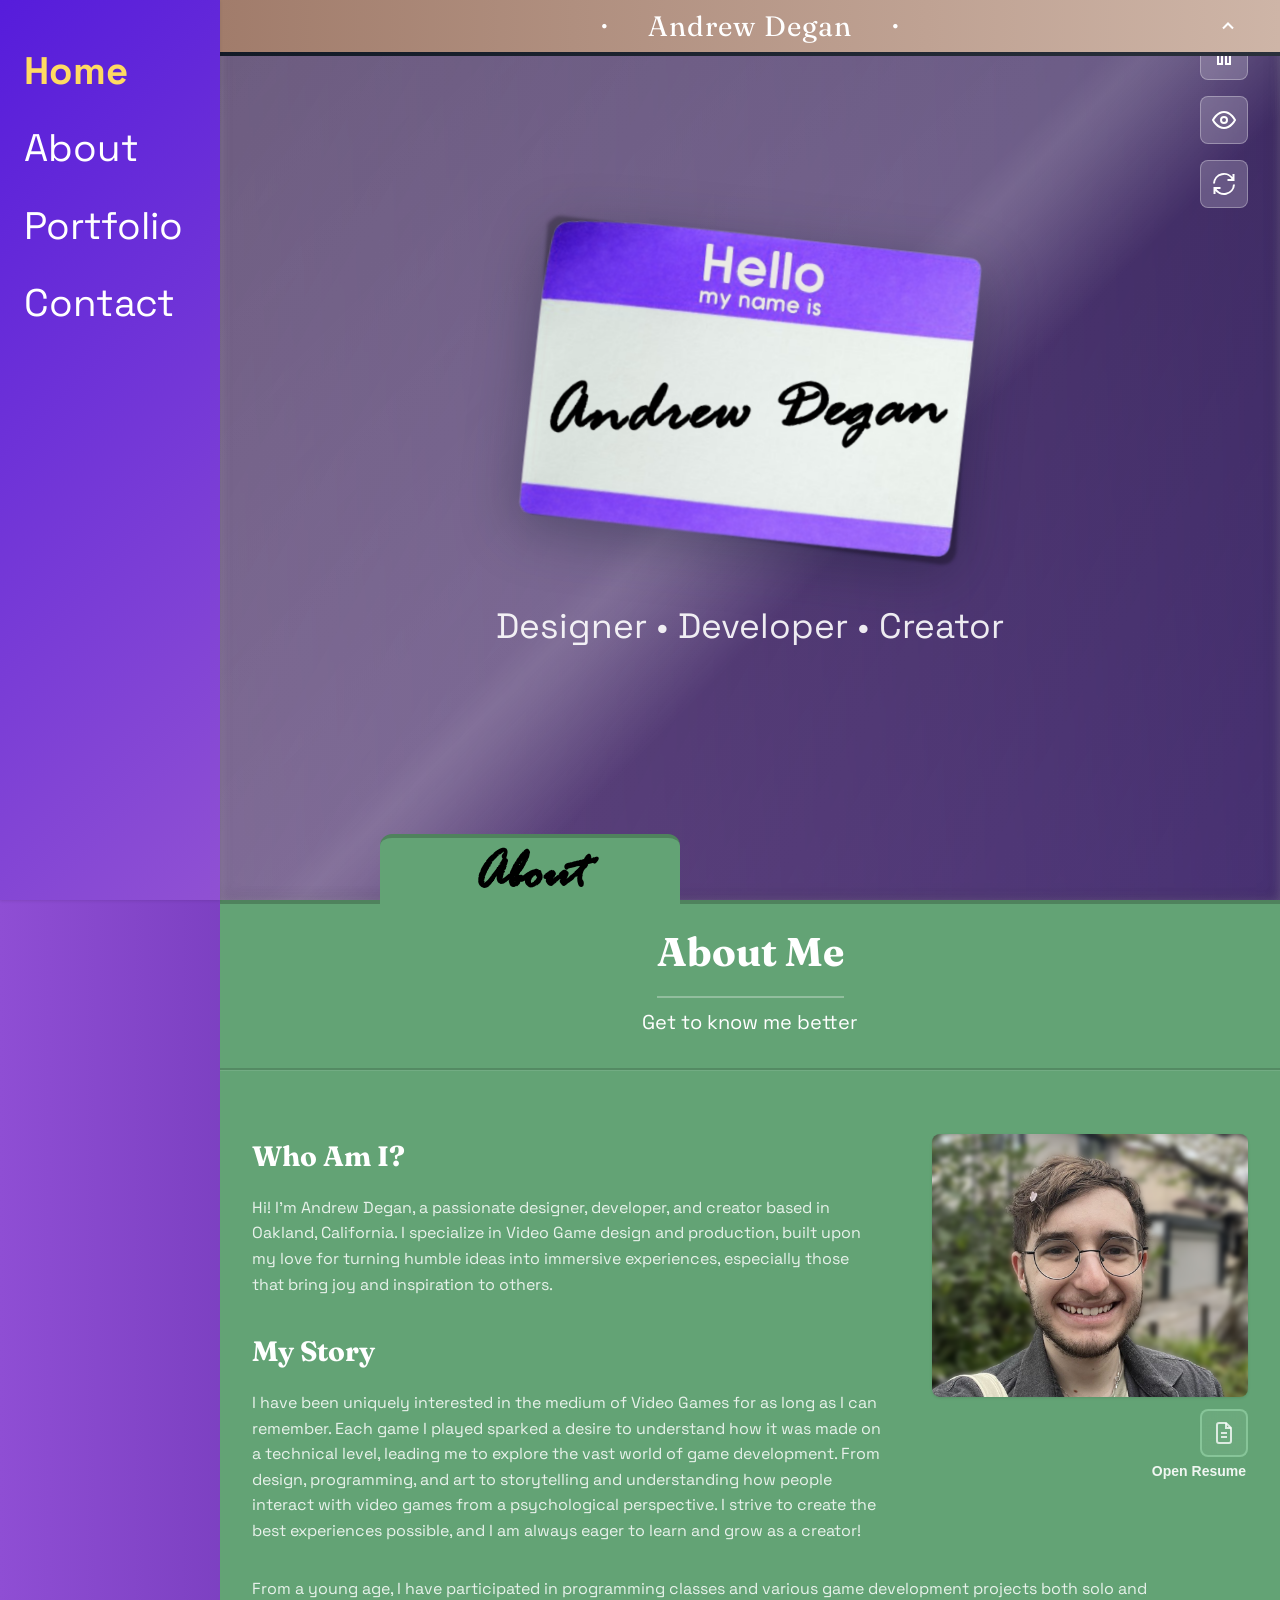
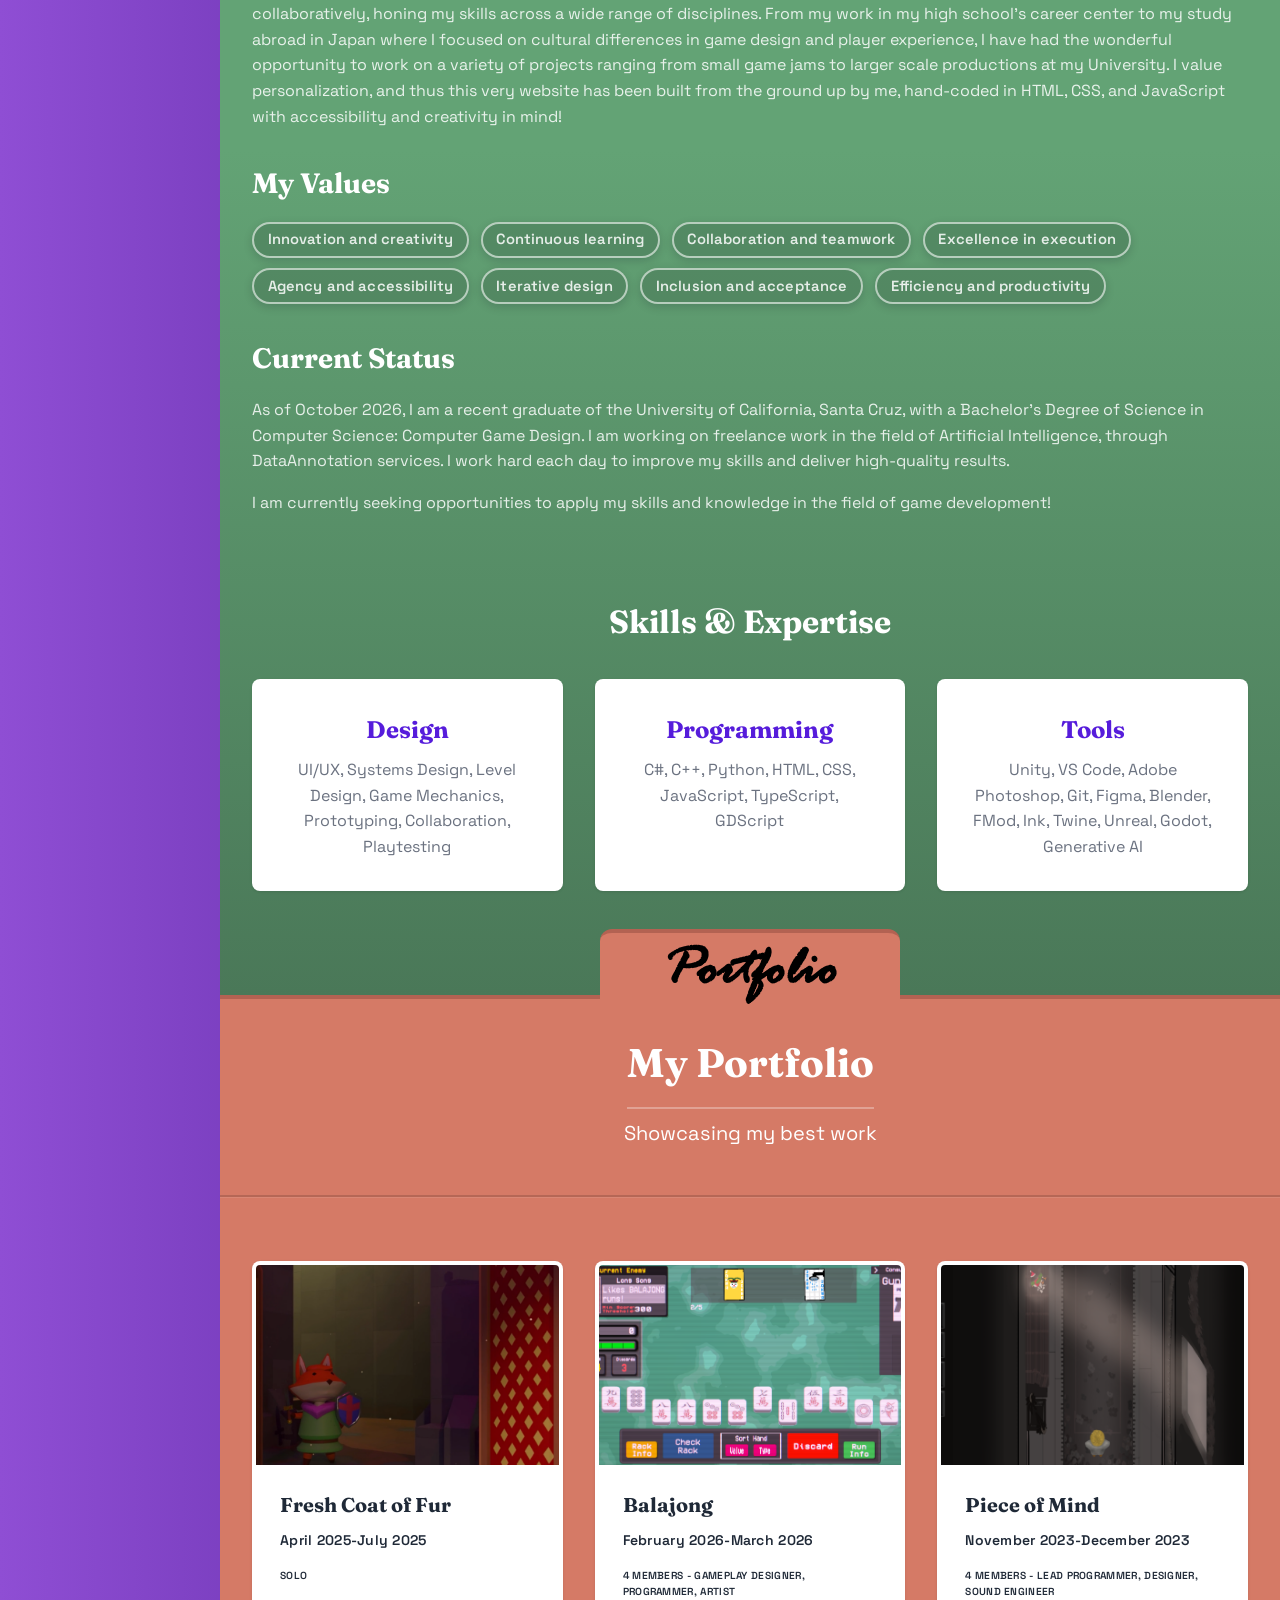
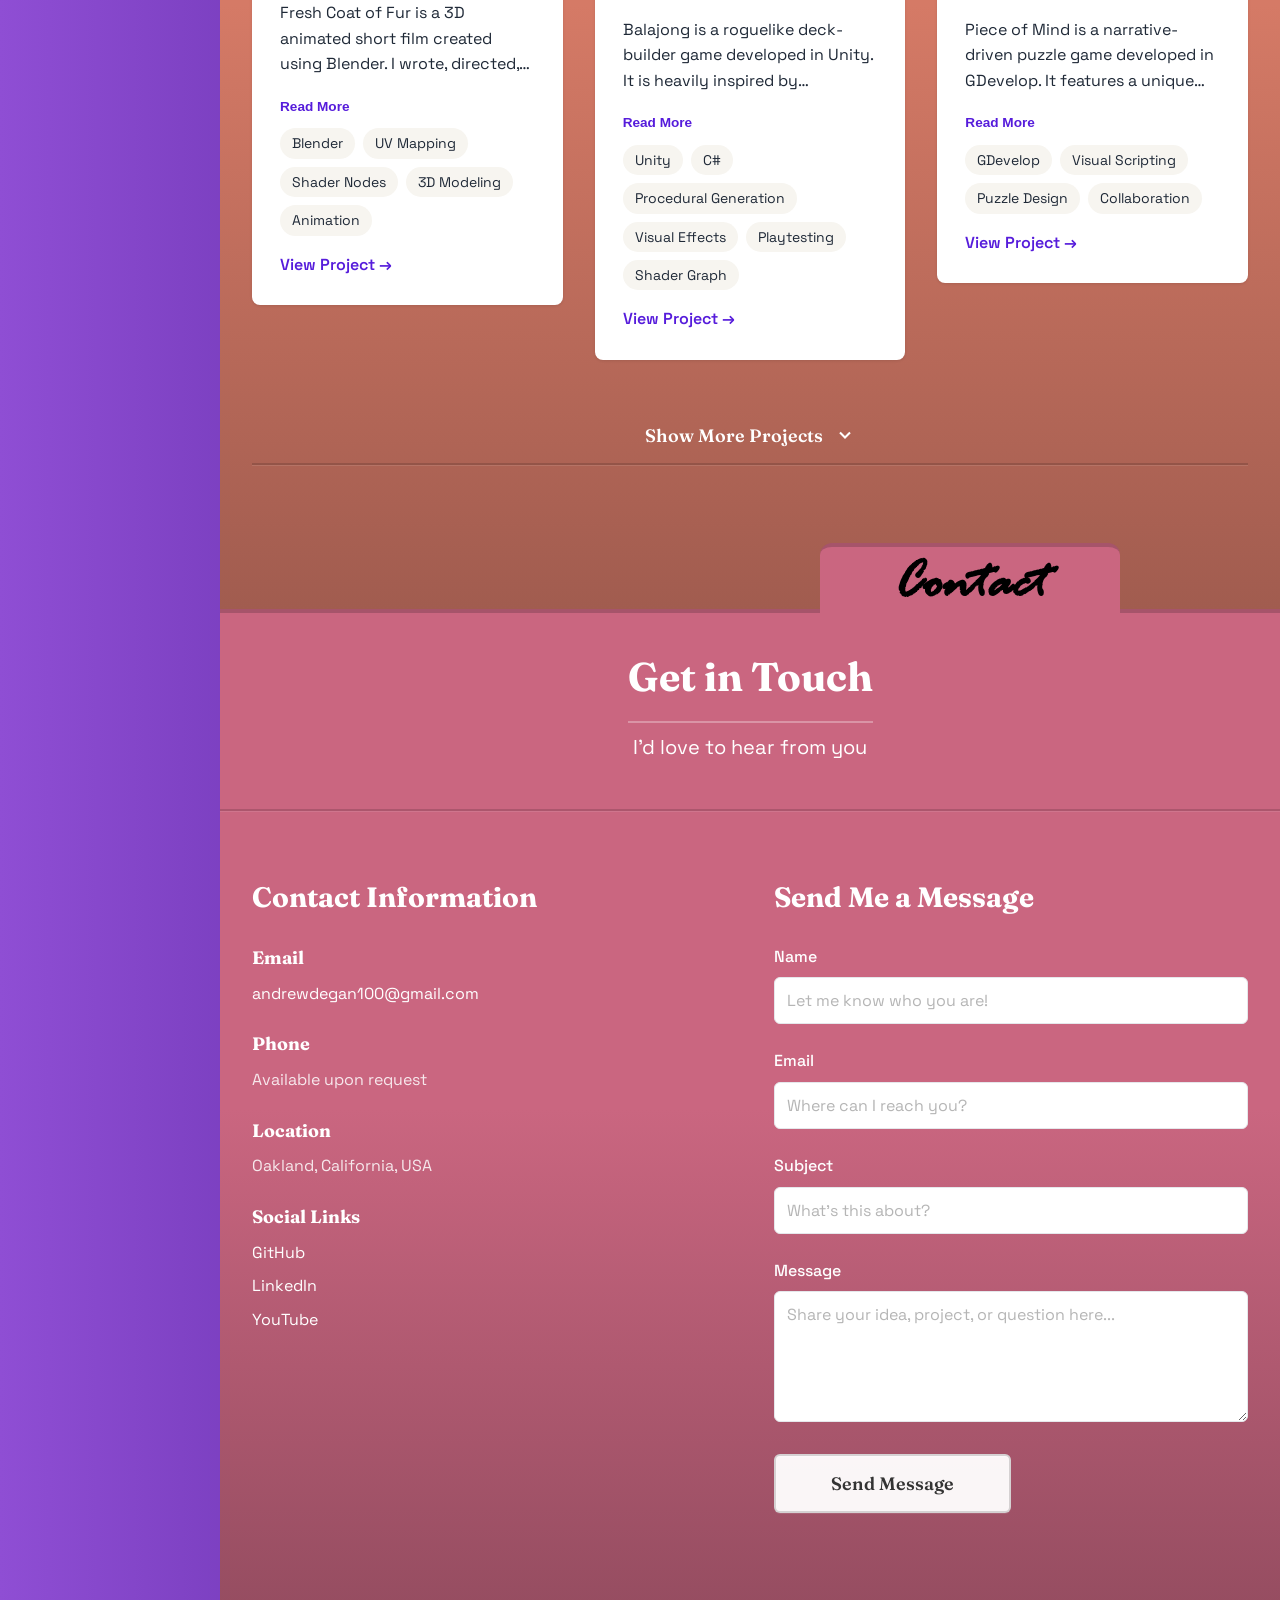
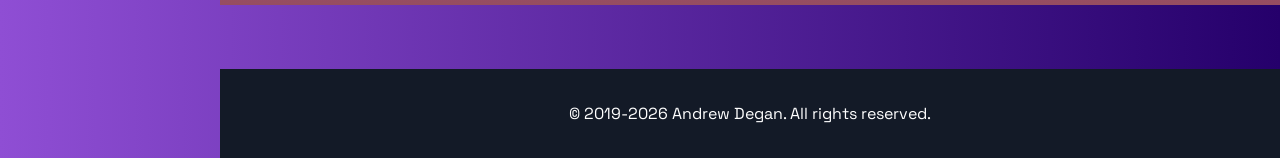
==== commit 9dcb3aa5: "Updated my current status." ====
--- a/index.html
+++ b/index.html
@@ -136,8 +136,9 @@
                                 </ul>
 
                                 <h2>Current Status</h2>
-                                <p>As of July 2026, I am a recent graduate of the University of California, Santa Cruz, with a bachelor's
-                                    degree in Computer Science: Computer Game Design. </p>
+                                <p>As of October 2026, I am a recent graduate of the University of California, Santa Cruz, with a Bachelor's
+                                    Degree of Science in Computer Science: Computer Game Design. I am working on freelance work in the field of Artificial Intelligence, 
+                                    through DataAnnotation services. I work hard each day to improve my skills and deliver high-quality results.</p>
                                 <p>I am currently seeking opportunities to apply my skills and knowledge in the field of game development!</p>
                             </div>
                         </div>
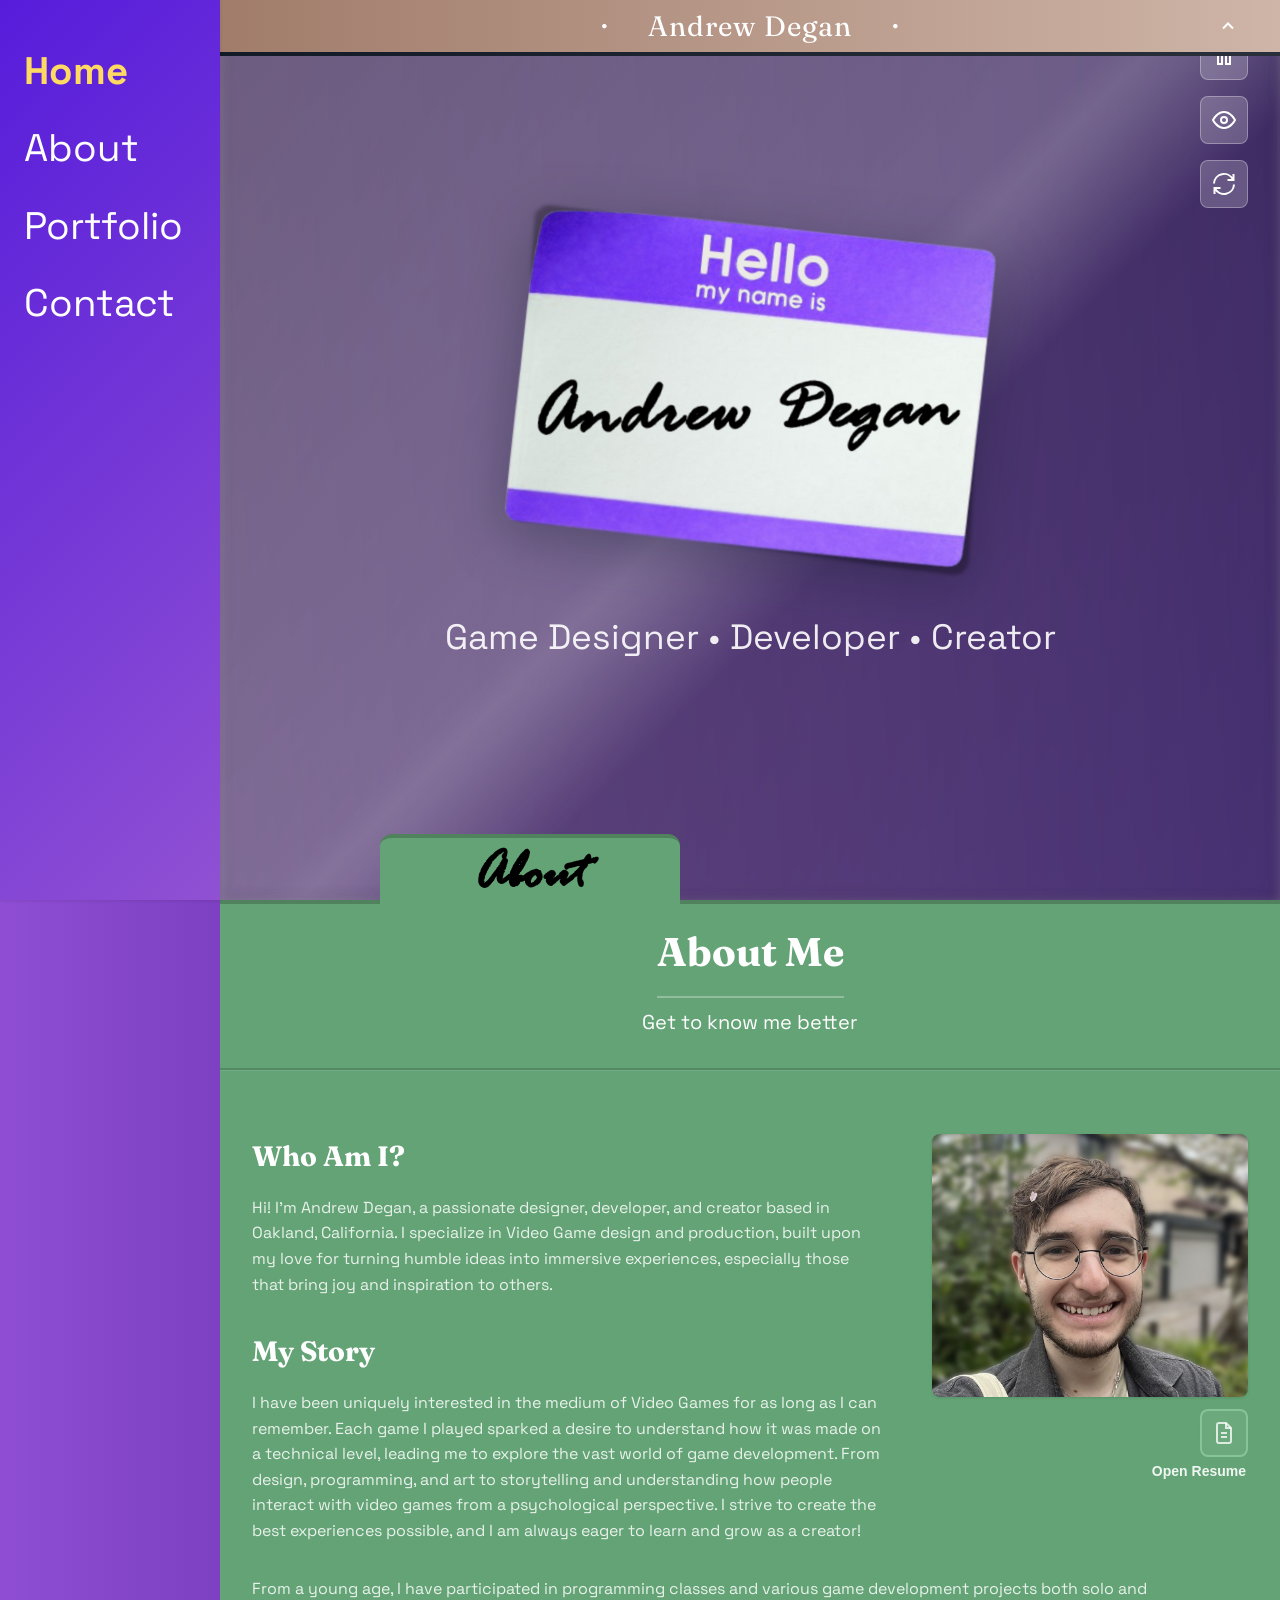
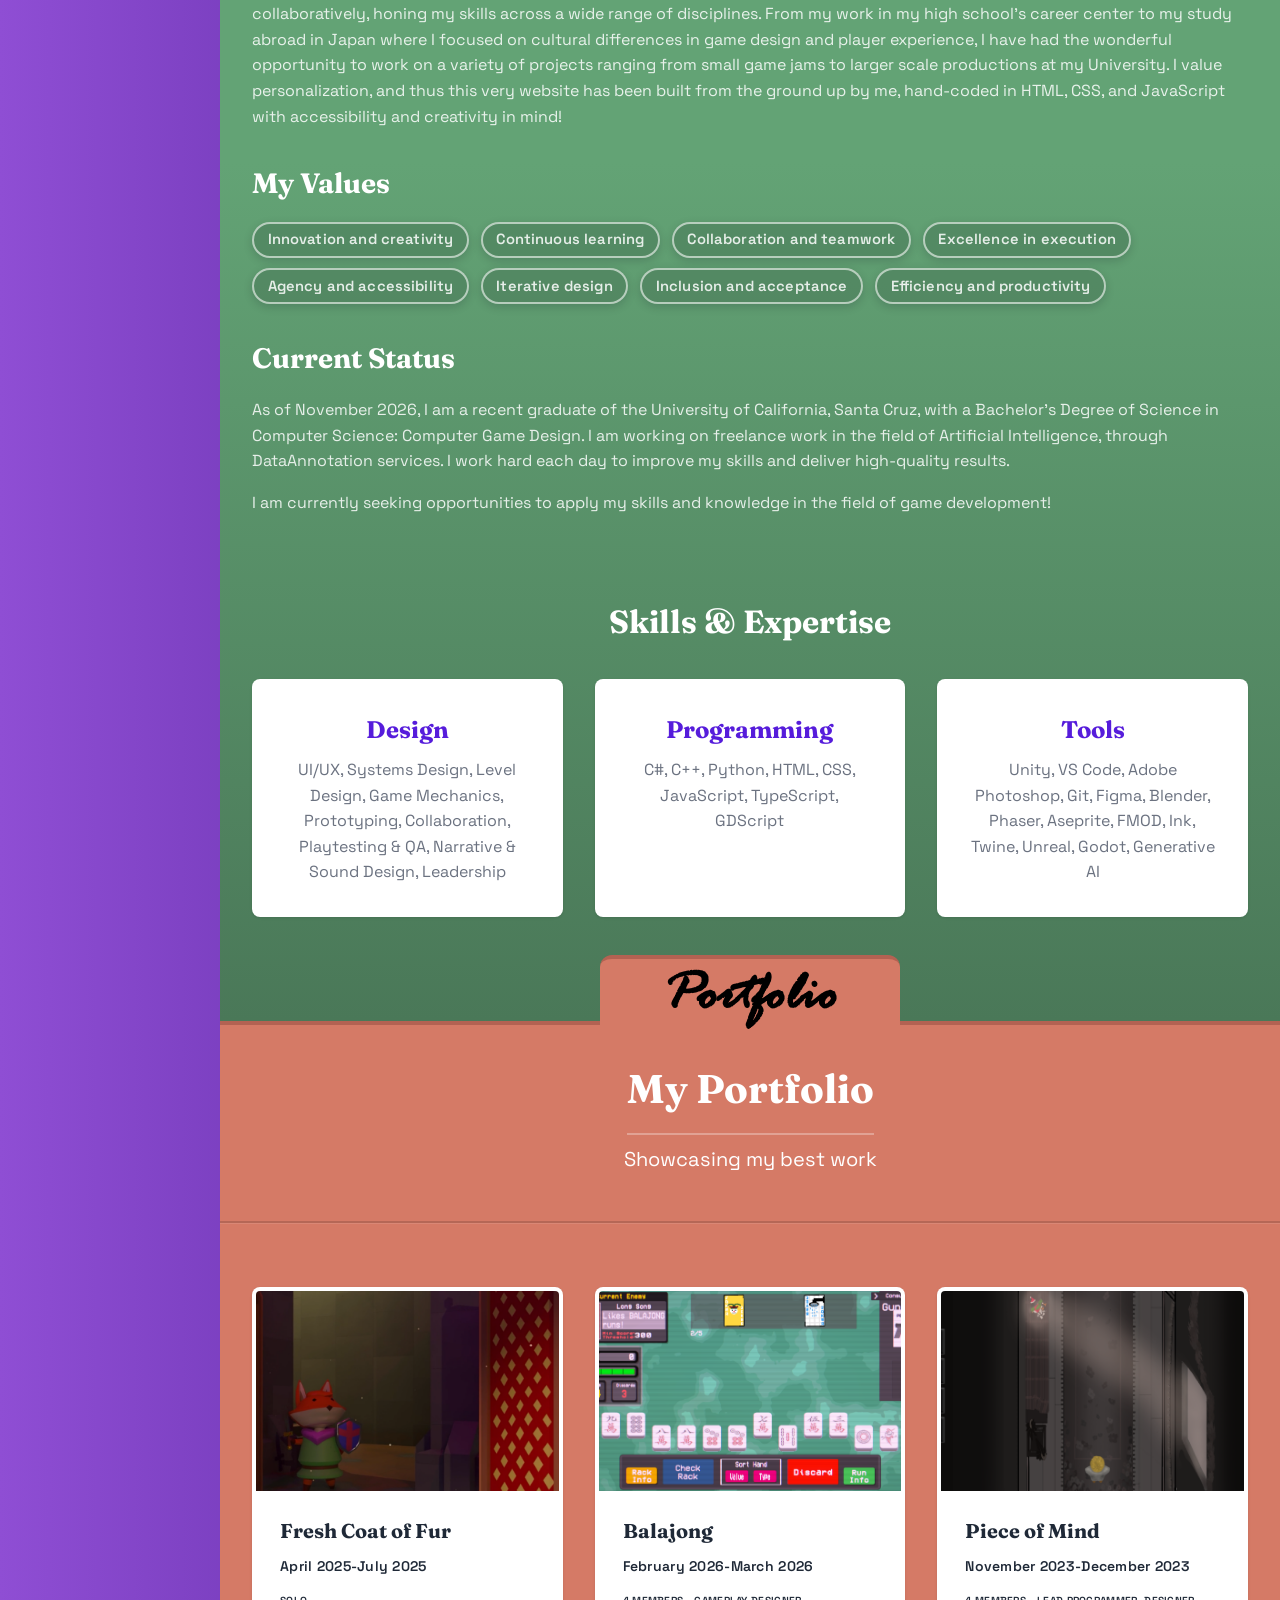
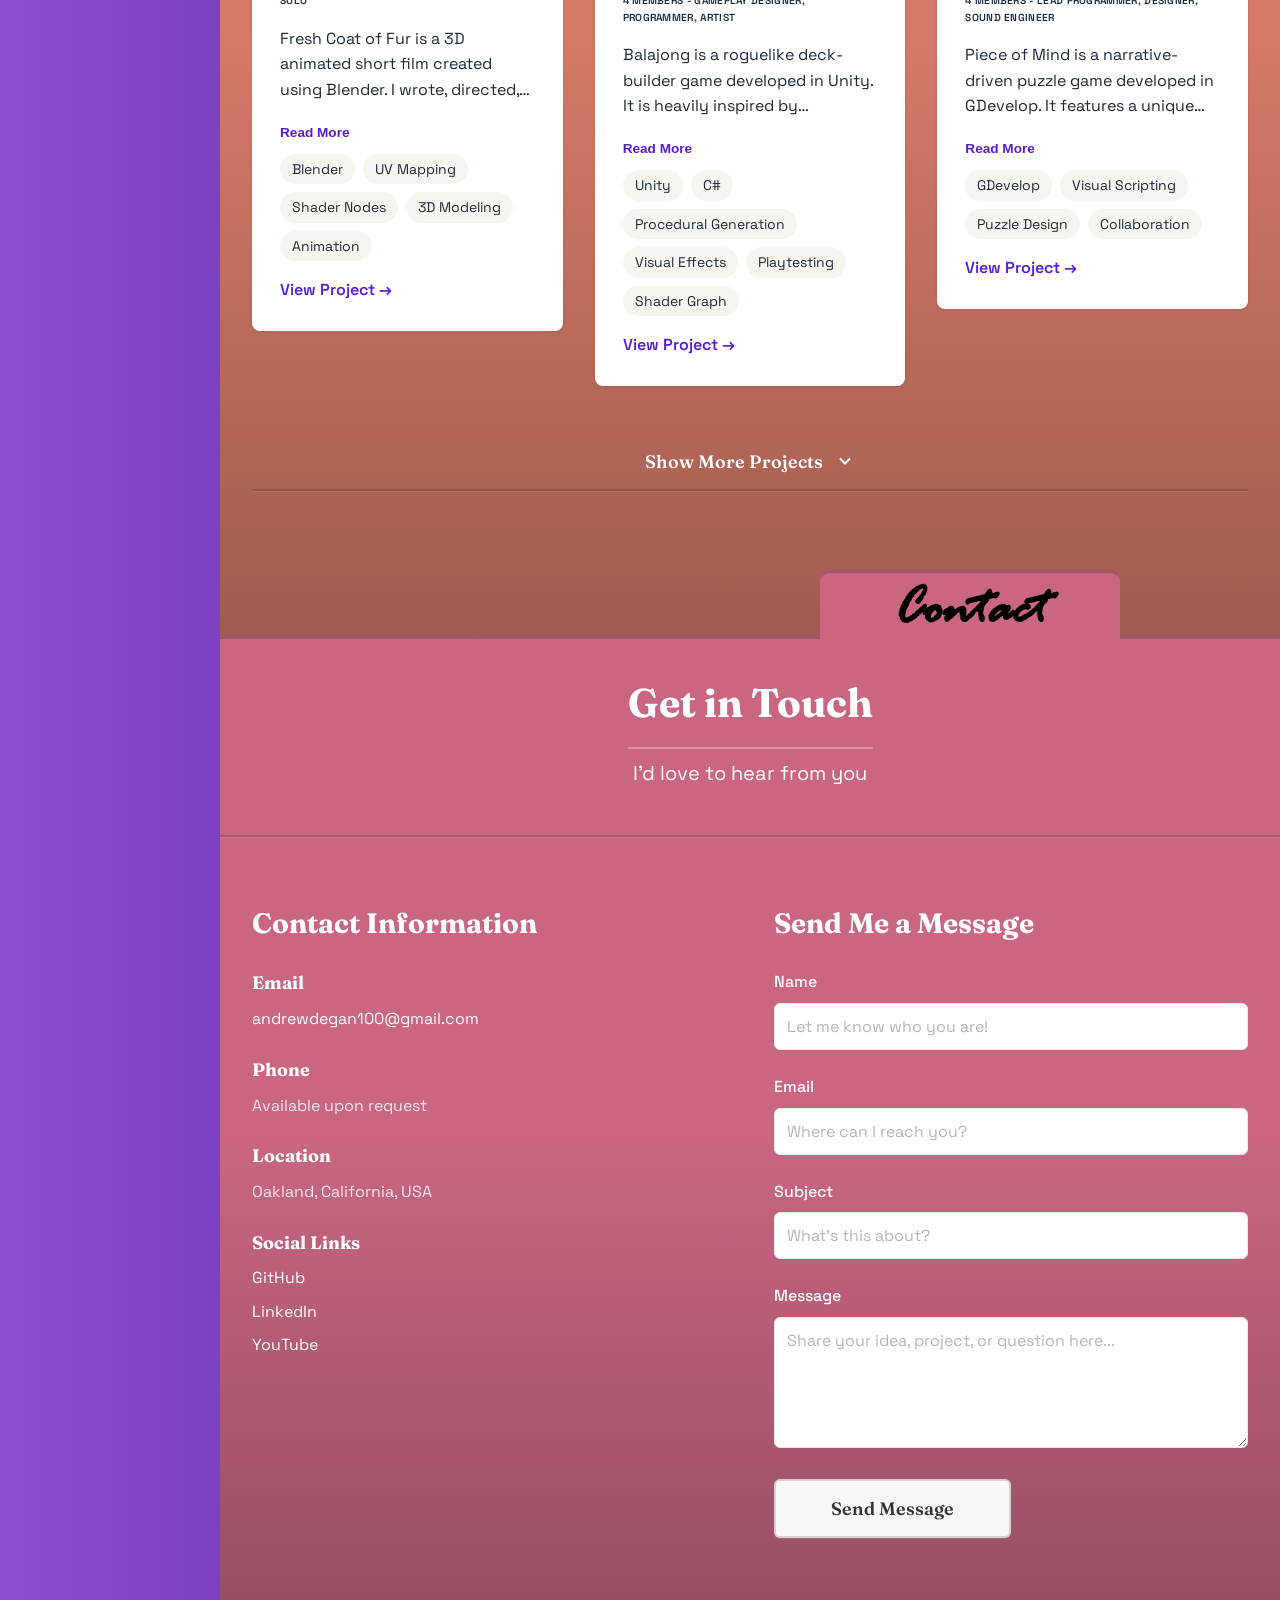
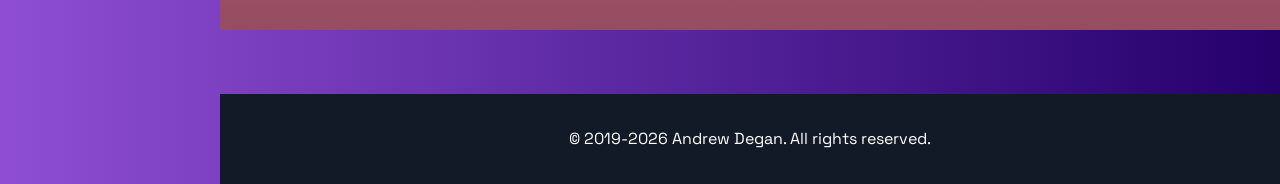
==== commit 19da2c8e: "Updated resume and made small changes to content" ====
--- a/index.html
+++ b/index.html
@@ -61,7 +61,7 @@
                 </button>
                 <div class="hero-content">
                     <img class="name-tag-image" src="resources/images/nametag.png" alt="Hello, my name is Andrew Degan">
-                    <p class="tagline">Designer • Developer • Creator</p>
+                    <p class="tagline">Game Designer • Developer • Creator</p>
                 </div>
             </section>
 
@@ -136,7 +136,7 @@
                                 </ul>
 
                                 <h2>Current Status</h2>
-                                <p>As of October 2026, I am a recent graduate of the University of California, Santa Cruz, with a Bachelor's
+                                <p>As of November 2026, I am a recent graduate of the University of California, Santa Cruz, with a Bachelor's
                                     Degree of Science in Computer Science: Computer Game Design. I am working on freelance work in the field of Artificial Intelligence, 
                                     through DataAnnotation services. I work hard each day to improve my skills and deliver high-quality results.</p>
                                 <p>I am currently seeking opportunities to apply my skills and knowledge in the field of game development!</p>
@@ -151,7 +151,7 @@
                         <div class="skills-grid">
                             <div class="skill-card">
                                 <h3>Design</h3>
-                                <p>UI/UX, Systems Design, Level Design, Game Mechanics, Prototyping, Collaboration, Playtesting</p>
+                                <p>UI/UX, Systems Design, Level Design, Game Mechanics, Prototyping, Collaboration, Playtesting & QA, Narrative & Sound Design, Leadership</p>
                             </div>
                             <div class="skill-card">
                                 <h3>Programming</h3>
@@ -159,7 +159,7 @@
                             </div>
                             <div class="skill-card">
                                 <h3>Tools</h3>
-                                <p>Unity, VS Code, Adobe Photoshop, Git, Figma, Blender, FMod, Ink, Twine, Unreal, Godot, Generative AI</p>
+                                <p>Unity, VS Code, Adobe Photoshop, Git, Figma, Blender, Phaser, Aseprite, FMOD, Ink, Twine, Unreal, Godot, Generative AI</p>
                             </div>
                         </div>
                     </div>
